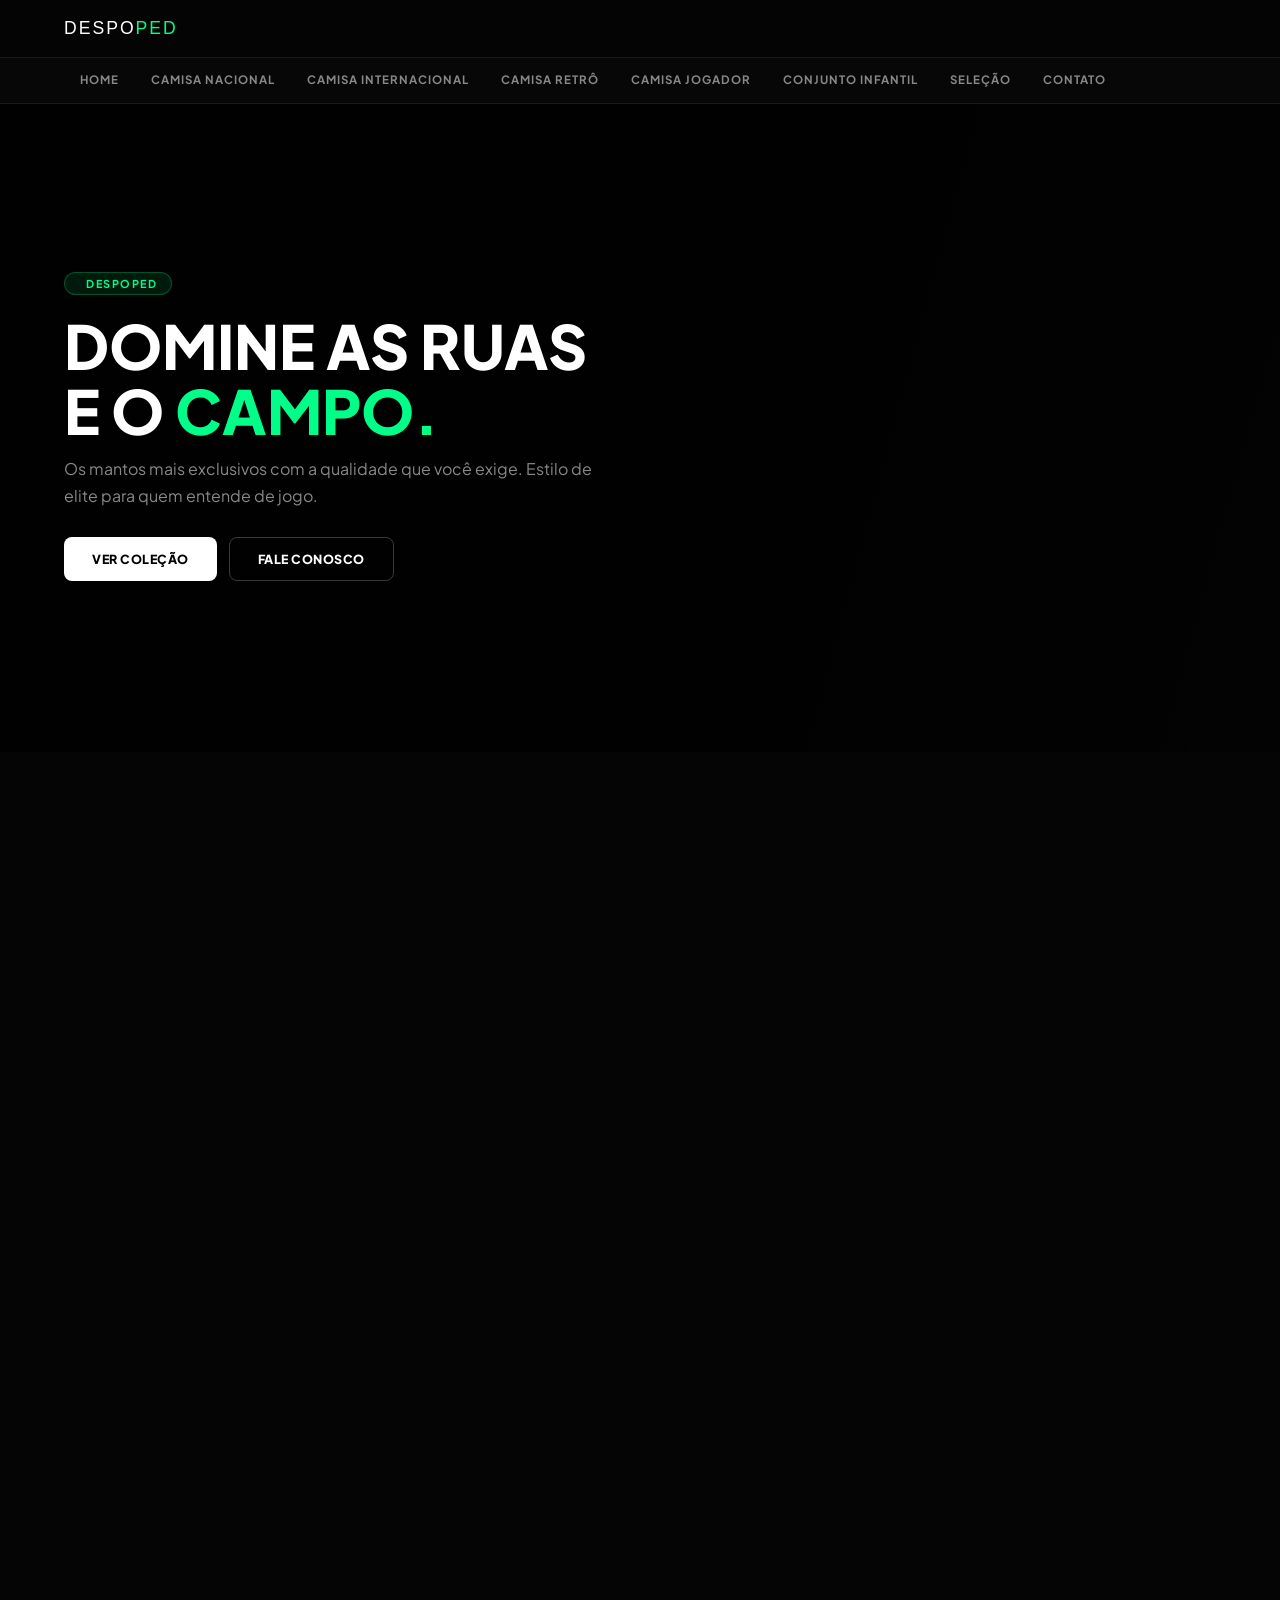
==== index.html @ bfb2f999 "commit camisa retro corinthias e portugal" ====
<!DOCTYPE html>
<html lang="pt-br">

<head>
    <meta charset="UTF-8">
    <meta name="viewport" content="width=device-width, initial-scale=1.0">
    <title>Despoped | Elite Streetwear & Football</title>
    <link
        href="https://fonts.googleapis.com/css2?family=Plus+Jakarta+Sans:wght@400;600;800&family=Syncopate:wght@700&display=swap"
        rel="stylesheet">
    <script src="https://unpkg.com/lucide@latest"></script>
    <link rel="stylesheet" href="style.css">

</head>

<body>



    <!-- HEADER -->
    <header>
        <a href="#home" class="logo">DESPO<span>PED</span></a>
        <button class="menu-toggle" onclick="openMobileMenu()" aria-label="Abrir menu">
            <i data-lucide="menu" width="24" height="24"></i>
        </button>
    </header>

    <!-- CATEGORY BAR -->
    <nav class="cat-bar" id="catBar">
        <ul class="cat-list">
            <li><a href="#home" class="cat-link">Home</a></li>
            <li><a href="#nacional" class="cat-link">Camisa Nacional</a></li>
            <li><a href="#internacional" class="cat-link">Camisa Internacional</a></li>
            <li><a href="#retro" class="cat-link">Camisa Retrô</a></li>
            <li><a href="#jogador" class="cat-link">Camisa jogador</a></li>
            <li><a href="#infantil" class="cat-link">Conjunto Infantil</a></li>
            <li><a href="#selecao" class="cat-link">Seleção</a></li>
            <li><a href="#contato" class="cat-link">Contato</a></li>
        </ul>
    </nav>

    <!-- MOBILE DRAWER -->
    <div class="mobile-overlay" id="mobileOverlay" onclick="closeMobileMenu()"></div>

    <nav class="mobile-nav" id="mobileNav">
        <button class="mobile-close" onclick="closeMobileMenu()">
            <i data-lucide="x" width="20" height="20"></i>
        </button>
        <a href="#home" onclick="closeMobileMenu()">Home</a>
        <a href="#nacional" onclick="closeMobileMenu()">Camisa Nacional</a>
        <a href="#internacional" onclick="closeMobileMenu()">Camisa Internacional</a>
        <a href="#retro" onclick="closeMobileMenu()">Camisa Retrô</a>
        <a href="#jogador" onclick="closeMobileMenu()">Camisa Jogador</a>
        <a href="#infantil" onclick="closeMobileMenu()">Conjunto Infantil</a>
        <a href="#selecao" onclick="closeMobileMenu()">Seleção</a>
        <a href="#contato" onclick="closeMobileMenu()">Contato</a>
    </nav>

    <!-- LIGHTBOX -->
    <div class="lightbox" id="lightbox" onclick="closeLightbox()">
        <button class="lb-close" onclick="closeLightbox()">
            <i data-lucide="x" width="20" height="20"></i>
        </button>
        <img id="lb-img" src="" alt="">
    </div>

    <!-- HERO -->
    <section class="hero" id="home">
        <div class="hero-inner">
            <div class="hero-badge"><i data-lucide="zap" width="12" height="12"></i>despoped</div>
            <h1>DOMINE AS RUAS<br>E O <span>CAMPO.</span></h1>
            <p>Os mantos mais exclusivos com a qualidade que você exige. Estilo de elite para quem entende de jogo.</p>
            <div class="hero-btns">
                <a href="#nacional" class="btn-primary">Ver Coleção</a>
                <a href="#contato" class="btn-ghost">Fale Conosco</a>
            </div>
        </div>
    </section>

    <!-- ======================================
     CAMISA NACIONAL
======================================= -->
    <section class="section fade-up" id="nacional">
        <div class="sec-badge"><i data-lucide="flag" width="11" height="11"></i> Nacional</div>
        <h2 class="sec-title">Camisa Nacional</h2>
        <p class="zoom-hint"><i data-lucide="search" width="13" height="13"></i> Toque na imagem para ampliar</p>
        <div class="product-grid">
            <div class="card">
                <div class="img-box"><span class="card-tag">Nacional</span>
                    <img src="fotos/palmeirasverdenova.png" class="zoom-img" alt="Palmeiras Verde 25/26">
                </div>
                <div class="card-body">
                    <h3 class="p-name">Palmeiras 25/26</h3>
                    <div class="price p-price">R$ 169,90</div>
                    <a href="#" class="buy-btn btn-wa"><i data-lucide="shopping-cart" width="13" height="13"></i>
                        Comprar</a>
                </div>
            </div>
            <div class="card">
                <div class="img-box"><span class="card-tag">Nacional</span>
                    <img src="fotos/palmeirasbrancanova.png" class="zoom-img" alt="Palmeiras Branca 24/25">
                </div>
                <div class="card-body">
                    <h3 class="p-name"> Palmeiras Branca 25/26</h3>
                    <div class="price p-price">R$ 169,90</div>
                    <a href="#" class="buy-btn btn-wa"><i data-lucide="shopping-cart" width="13" height="13"></i>
                        Comprar</a>
                </div>
            </div>
            <div class="card">
                <div class="img-box"><span class="card-tag">Nacional</span>
                    <img src="fotos/palmeirasmundiaal.png" class="zoom-img" alt="Palmeiras Third 24/25">
                </div>
                <div class="card-body">
                    <h3 class="p-name"> Palmeiras Mundial 25</h3>
                    <div class="price p-price">R$ 169,90</div>
                    <a href="#" class="buy-btn btn-wa"><i data-lucide="shopping-cart" width="13" height="13"></i>
                        Comprar</a>
                </div>
            </div>
            <div class="card">
                <div class="img-box"><span class="card-tag">Nacional</span>
                    <img src="fotos/palmeirasaway2025.png" class="zoom-img" alt="Flamengo Vermelha 24/25">
                </div>
                <div class="card-body">
                    <h3 class="p-name"> Palmeiras away 25</h3>
                    <div class="price p-price">R$ 169,90</div>
                    <a href="#" class="buy-btn btn-wa"><i data-lucide="shopping-cart" width="13" height="13"></i>
                        Comprar</a>
                </div>
            </div>
            <div class="card">
                <div class="img-box">
                    <span class="card-tag">Nacional</span>
                    <img src="fotos/palemirasverde24-25.png" class="zoom-img" alt="">
                </div>
                <div class="card-body">
                    <h3 class="p-name">Palmeiras 24/25</h3>
                    <div class="price p-price">R$ 169,00</div>
                    <a href="#" class="buy-btn btn-wa">
                        <i data-lucide="shopping-cart" width="13" height="13"></i>
                        Comprar
                    </a>
                </div>
            </div>
            <div class="card">
                <div class="img-box">
                    <span class="card-tag">Nacional</span>
                    <img src="fotos/camisapalmeirasamarela.png" class="zoom-img" alt="Nome da camisa">
                </div>
                <div class="card-body">
                    <h3 class="p-name">Nome da Camisa</h3>
                    <div class="price p-price">R$ 169,90</div>
                    <a href="#" class="buy-btn btn-wa">
                        <i data-lucide="shopping-cart" width="13" height="13"></i>
                        Comprar
                    </a>
                </div>
            </div>
            <div class="card">
                <div class="img-box">
                    <span class="card-tag">Nacional</span>
                    <img src="fotos/CAMISAFLAMENGoLFSTLRADIDAS.jpg" class="zoom-img" alt="Nome da camisa">
                </div>
                <div class="card-body">
                    <h3 class="p-name">FLAMENGO LFSTLR 25/26 ADIDAS</h3>
                    <div class="price p-price">R$ 169,90</div>
                    <a href="#" class="buy-btn btn-wa">
                        <i data-lucide="shopping-cart" width="13" height="13"></i>
                        Comprar
                    </a>
                </div>
            </div>
            <div class="card">
                <div class="img-box">
                    <span class="card-tag">Nacional</span>
                    <img src="fotos/FLAMENGO.PNG" class="zoom-img" alt="Nome da camisa">
                </div>
                <div class="card-body">
                    <h3 class="p-name">FLAMENGO 25/26 ADIDAS</h3>
                    <div class="price p-price">R$ 169,90</div>
                    <a href="#" class="buy-btn btn-wa">
                        <i data-lucide="shopping-cart" width="13" height="13"></i>
                        Comprar
                    </a>
                </div>
            </div>

            <div class="card">
                <div class="img-box">
                    <span class="card-tag">Nacional</span>
                    <img src="fotos/FLAMENGO 2526 ADIDAS.PNG" class="zoom-img" alt="Nome da camisa">
                </div>
                <div class="card-body">
                    <h3 class="p-name">FLAMENGO 25/26 ADIDAS - BRANCA</h3>
                    <div class="price p-price">R$ 169,90</div>
                    <a href="#" class="buy-btn btn-wa">
                        <i data-lucide="shopping-cart" width="13" height="13"></i>
                        Comprar
                    </a>
                </div>
            </div>


            <div class="card">
                <div class="img-box">
                    <span class="card-tag">Nacional</span>
                    <img src="fotos/CAMISAIFLAMENGO2526ADIDAS.jpg" class="zoom-img" alt="Nome da camisa">
                </div>
                <div class="card-body">
                    <h3 class="p-name">FLAMENGO 25/26 ADIDAS</h3>
                    <div class="price p-price">R$ 169,90</div>
                    <a href="#" class="buy-btn btn-wa">
                        <i data-lucide="shopping-cart" width="13" height="13"></i>
                        Comprar
                    </a>
                </div>
            </div>
            <div class="card">
                <div class="img-box">
                    <span class="card-tag">Nacional</span>
                    <img src="fotos/CORINTHIANS 2526 NIKE.jpg" class="zoom-img" alt="Nome da camisa">
                </div>
                <div class="card-body">
                    <h3 class="p-name"> CORINTHIANS 25/26 NIKE</h3>
                    <div class="price p-price">R$ 169,90</div>
                    <a href="#" class="buy-btn btn-wa">
                        <i data-lucide="shopping-cart" width="13" height="13"></i>
                        Comprar
                    </a>
                </div>
            </div>
            <div class="card">
                <div class="img-box">
                    <span class="card-tag">Nacional</span>
                    <img src="fotos/CORINTHIANS 2526 NIKE - PRETA.jpg" class="zoom-img" alt="Nome da camisa">
                </div>
                <div class="card-body">
                    <h3 class="p-name">CORINTHIANS 25/26 NIKE - PRETA</h3>
                    <div class="price p-price">R$ 169,90</div>
                    <a href="#" class="buy-btn btn-wa">
                        <i data-lucide="shopping-cart" width="13" height="13"></i>
                        Comprar
                    </a>
                </div>
            </div>
            <div class="card">
                <div class="img-box">
                    <span class="card-tag">Nacional</span>
                    <img src="fotos/CORINTHIANS 2526 NIKE - BRANCA.jpg" class="zoom-img" alt="Nome da camisa">
                </div>
                <div class="card-body">
                    <h3 class="p-name">CORINTHIANS 25/26 NIKE - BRANCA </h3>
                    <div class="price p-price">R$ 169,90</div>
                    <a href="#" class="buy-btn btn-wa">
                        <i data-lucide="shopping-cart" width="13" height="13"></i>
                        Comprar
                    </a>
                </div>
            </div>
            <div class="card">
                <div class="img-box">
                    <span class="card-tag">Nacional</span>
                    <img src="fotos/CORINTHIANS 2425 NIKE.jpg" class="zoom-img" alt="Nome da camisa">
                </div>
                <div class="card-body">
                    <h3 class="p-name">CORINTHIANS 24/25 NIKE
                    </h3>
                    <div class="price p-price">R$ 169,90</div>
                    <a href="#" class="buy-btn btn-wa">
                        <i data-lucide="shopping-cart" width="13" height="13"></i>
                        Comprar
                    </a>
                </div>
            </div>
            <div class="card">
                <div class="img-box">
                    <span class="card-tag">Nacional</span>
                    <img src="fotos/SÃO PAULO 2526 NEW BALANCE.jpg" class="zoom-img" alt="SÃO PAULO 25/26 NEW BALANCE">
                </div>
                <div class="card-body">
                    <h3 class="p-name">SÃO PAULO 25/26 NEW BALANCE</h3>
                    <div class="price p-price">R$ 169,90</div>
                    <a href="#" class="buy-btn btn-wa">
                        <i data-lucide="shopping-cart" width="13" height="13"></i>
                        Comprar
                    </a>
                </div>
            </div>
            <div class="card">
                <div class="img-box">
                    <span class="card-tag">Nacional</span>
                    <img src="fotos/SÃO PAULO 25-26 NEW BALANCE - V.jpg" class="zoom-img"
                        alt="SÃO PAULO 25/26 NEW BALANCE">
                </div>
                <div class="card-body">
                    <h3 class="p-name">SÃO PAULO 25/26 NEW BALANCE - VERMELHA</h3>
                    <div class="price p-price">R$ 169,90</div>
                    <a href="#" class="buy-btn btn-wa">
                        <i data-lucide="shopping-cart" width="13" height="13"></i>
                        Comprar
                    </a>
                </div>
            </div>
            <div class="card">
                <div class="img-box">
                    <span class="card-tag">Nacional</span>
                    <img src="fotos/SANTOS 2526 UMBRO.jpg" class="zoom-img" alt="SANTOS 25/26 UMBRO">
                </div>
                <div class="card-body">
                    <h3 class="p-name">SANTOS 25/26 UMBRO</h3>
                    <div class="price p-price">R$ 169,90</div>
                    <a href="#" class="buy-btn btn-wa">
                        <i data-lucide="shopping-cart" width="13" height="13"></i>
                        Comprar
                    </a>
                </div>
            </div>
            <div class="card">
                <div class="img-box">
                    <span class="card-tag">Nacional</span>
                    <img src="fotos/SANTOS 2526 UMBRO - - NOVA.jpg" class="zoom-img" alt="SANTOS 25/26 UMBRO">
                </div>
                <div class="card-body">
                    <h3 class="p-name">SANTOS 25/26 UMBRO - BRANCA</h3>
                    <div class="price p-price">R$ 169,90</div>
                    <a href="#" class="buy-btn btn-wa">
                        <i data-lucide="shopping-cart" width="13" height="13"></i>
                        Comprar
                    </a>
                </div>
            </div>
            <div class="card">
                <div class="img-box">
                    <span class="card-tag">Nacional</span>
                    <img src="fotos/SANTOS 2526 UMBRO - AZUL.jpg" class="zoom-img" alt="SANTOS 25/26 UMBRO">
                </div>
                <div class="card-body">
                    <h3 class="p-name">SANTOS 25/26 UMBRO - AZUL</h3>
                    <div class="price p-price">R$ 169,90</div>
                    <a href="#" class="buy-btn btn-wa">
                        <i data-lucide="shopping-cart" width="13" height="13"></i>
                        Comprar
                    </a>
                </div>
            </div>



            <div class="card">
                <div class="img-box">
                    <span class="card-tag">Nacional</span>
                    <img src="fotos/CRUZEIRO 2526 ADIDAS.jpg" class="zoom-img" alt="Nova Camisa">
                </div>
                <div class="card-body">
                    <h3 class="p-name">CRUZEIRO 25/26 ADIDAS</h3>
                    <div class="price p-price">R$ 169,90</div>
                    <a href="#" class="buy-btn btn-wa"><i data-lucide="shopping-cart" width="13" height="13"></i>
                        Comprar</a>
                </div>
            </div>

            <!--
    apenas copia e cola para ciar nova camisa 
<div class="card">
    <div class="img-box">
        <span class="card-tag">Nacional</span>
        <img src="fotos/image_9833cc.jpg" class="zoom-img" alt="Nome da camisa">
    </div>
    <div class="card-body">
        <h3 class="p-name">Nome da Camisa</h3>
        <div class="price p-price">R$ 169,90</div>
        <a href="#" class="buy-btn btn-wa">
            <i data-lucide="shopping-cart" width="13" height="13"></i>
            Comprar
        </a>
    </div>
</div>-->

        </div>
    </section>

    <!-- ======================================
     CAMISA INTERNACIONAL
======================================= -->
    <section class="section fade-up" id="internacional">
        <div class="sec-badge"><i data-lucide="globe" width="11" height="11"></i> Internacional</div>
        <h2 class="sec-title">Camisa Internacional</h2>
        <p class="zoom-hint"><i data-lucide="search" width="13" height="13"></i> Toque na imagem para ampliar</p>
        <div class="product-grid">
            <div class="card">
                <div class="img-box"><span class="card-tag">Internacional</span>
                    <img src="fotos/Bohemian Football Club preta.png" class="zoom-img"
                        alt="Bohemian Football Club preta">
                </div>
                <div class="card-body">
                    <h3 class="p-name">Bohemian Football Club preta</h3>
                    <div class="price p-price">R$ 169,90</div>
                    <a href="#" class="buy-btn btn-wa"><i data-lucide="shopping-cart" width="13" height="13"></i>
                        Comprar</a>
                </div>
            </div>
            <div class="card">
                <div class="img-box"><span class="card-tag">Internacional</span>
                    <img src="fotos/Liverpool 2526 Torcedor Adidas - Preto.jpg" class="zoom-img"
                        alt="Real Madrid Home 24/25">
                </div>
                <div class="card-body">
                    <h3 class="p-name">Camiseta Real Madrid Home 24/25</h3>
                    <div class="price p-price">R$ 169,90</div>
                    <a href="#" class="buy-btn btn-wa"><i data-lucide="shopping-cart" width="13" height="13"></i>
                        Comprar</a>
                </div>
            </div>
            <div class="card">
                <div class="img-box"><span class="card-tag">Internacional</span>
                    <img src="fotos/LIVERPOOL 2526 ADIDAS -.jpg" class="zoom-img"
                        alt="Barcelona Home 24/2LIVERPOOL 25/26 ADIDAS">
                </div>
                <div class="card-body">
                    <h3 class="p-name">LIVERPOOL 25/26 ADIDAS</h3>
                    <div class="price p-price">R$ 169,90</div>
                    <a href="#" class="buy-btn btn-wa"><i data-lucide="shopping-cart" width="13" height="13"></i>
                        Comprar</a>
                </div>
            </div>
            <div class="card">
                <div class="img-box"><span class="card-tag">Internacional</span>
                    <img src="fotos/BARCELONA 2425 NIKE.jpg" class="zoom-img" alt="BARCELONA 24/25 NIKE">
                </div>
                <div class="card-body">
                    <h3 class="p-name">BARCELONA 24/25 NIKE</h3>
                    <div class="price p-price">R$ 169,90</div>
                    <a href="#" class="buy-btn btn-wa"><i data-lucide="shopping-cart" width="13" height="13"></i>
                        Comprar</a>
                </div>
            </div>
            <div class="card">
                <div class="img-box">
                    <span class="card-tag">Internacional</span>
                    <img src="fotos/BARCELONA 2526 NIKE.jpg" class="zoom-img" alt="BARCELONA 25/26 NIKE">
                </div>
                <div class="card-body">
                    <h3 class="p-name">BARCELONA 25/26 NIKE</h3>
                    <div class="price p-price">R$ 169,90</div>
                    <a href="#" class="buy-btn btn-wa">
                        <i data-lucide="shopping-cart" width="13" height="13"></i>
                        Comprar
                    </a>
                </div>
            </div>
            <div class="card">
                <div class="img-box">
                    <span class="card-tag">internacional</span>
                    <img src="fotos/BARCELONA 2526 KOBE BRYANT.jpg" class="zoom-img" alt="BARCELONA 25/26 KOBE BRYANT">
                </div>
                <div class="card-body">
                    <h3 class="p-name">BARCELONA 25/26 KOBE BRYANT</h3>
                    <div class="price p-price">R$ 169,90</div>
                    <a href="#" class="buy-btn btn-wa">
                        <i data-lucide="shopping-cart" width="13" height="13"></i>
                        Comprar
                    </a>
                </div>
            </div>
            <div class="card">
                <div class="img-box">
                    <span class="card-tag">INTERNACIONAL</span>
                    <img src="fotos/PSG-90.jpg" class="zoom-img" alt="PSG 25/26 NIKE - TOTAL 90">
                </div>
                <div class="card-body">
                    <h3 class="p-name">PSG 25/26 NIKE - TOTAL 90</h3>
                    <div class="price p-price">R$ 169,90</div>
                    <a href="#" class="buy-btn btn-wa">
                        <i data-lucide="shopping-cart" width="13" height="13"></i>
                        Comprar
                    </a>
                </div>
            </div>
            <div class="card">
                <div class="img-box">
                    <span class="card-tag">Internacional</span>
                    <img src="fotos/PSG 2526 NIKE.jpg" class="zoom-img" alt="PSG 25/26 NIKE">
                </div>
                <div class="card-body">
                    <h3 class="p-name">PSG 25/26 NIKE
                    </h3>
                    <div class="price p-price">R$ 169,90</div>
                    <a href="#" class="buy-btn btn-wa">
                        <i data-lucide="shopping-cart" width="13" height="13"></i>
                        Comprar
                    </a>
                </div>
            </div>
            <div class="card">
                <div class="img-box">
                    <span class="card-tag">Internacional</span>
                    <img src="fotos/PSG 2526 AZUL.jpg" class="zoom-img" alt="PSG 25/26 - AZUL">
                </div>
                <div class="card-body">
                    <h3 class="p-name">PSG 25/26 - AZUL</h3>
                    <div class="price p-price">R$ 169,90</div>
                    <a href="#" class="buy-btn btn-wa">
                        <i data-lucide="shopping-cart" width="13" height="13"></i>
                        Comprar
                    </a>
                </div>
            </div>
            <div class="card">
                <div class="img-box">
                    <span class="card-tag">internacional</span>
                    <img src="fotos/REAL MADRID 2526 ADIDAS.jpg" class="zoom-img" alt="REAL MADRID 25/26 ADIDAS">
                </div>
                <div class="card-body">
                    <h3 class="p-name">REAL MADRID 25/26 ADIDAS</h3>
                    <div class="price p-price">R$ 169,90</div>
                    <a href="#" class="buy-btn btn-wa">
                        <i data-lucide="shopping-cart" width="13" height="13"></i>
                        Comprar
                    </a>
                </div>
            </div>
            <div class="card">
                <div class="img-box">
                    <span class="card-tag">Internacional</span>
                    <img src="fotos/REAL MADRID 2526 ADIDAS - PRETA.jpg" class="zoom-img"
                        alt="REAL MADRID 25/26 ADIDAS - PRETA">
                </div>
                <div class="card-body">
                    <h3 class="p-name">REAL MADRID 25/26 ADIDAS - PRETA/</h3>
                    <div class="price p-price">R$ 169,90</div>
                    <a href="#" class="buy-btn btn-wa">
                        <i data-lucide="shopping-cart" width="13" height="13"></i>
                        Comprar
                    </a>
                </div>
            </div>


            <div class="card">
                <div class="img-box">
                    <span class="card-tag">Internacional</span>
                    <img src="fotos/REAL MADRID 2324 Y-3.jpg" class="zoom-img" alt="REAL MADRID 23/24 Y-3">
                </div>
                <div class="card-body">
                    <h3 class="p-name">REAL MADRID 23/24 Y-3</h3>
                    <div class="price p-price">R$ 169,90</div>
                    <a href="#" class="buy-btn btn-wa">
                        <i data-lucide="shopping-cart" width="13" height="13"></i>
                        Comprar
                    </a>
                </div>
            </div>

            <div class="card">
                <div class="img-box">
                    <span class="card-tag">Internacional</span>
                    <img src="fotos/REAL MADRID 2425 ADIDAS.png" class="zoom-img" alt="REAL MADRID 24/25 ADIDAS">
                </div>
                <div class="card-body">
                    <h3 class="p-name">REAL MADRID 24/25 ADIDAS</h3>
                    <div class="price p-price">R$ 169,90</div>
                    <a href="#" class="buy-btn btn-wa">
                        <i data-lucide="shopping-cart" width="13" height="13"></i>
                        Comprar
                    </a>
                </div>
            </div>
            <div class="card">
                <div class="img-box">
                    <span class="card-tag">Internacional</span>
                    <img src="fotos/REAL MADRID 2324 ADIDAS.jpg" class="zoom-img" alt="REAL MADRID 23/24 ADIDAS">
                </div>
                <div class="card-body">
                    <h3 class="p-name">REAL MADRID 23/24 ADIDAS</h3>
                    <div class="price p-price">R$ 169,90</div>
                    <a href="#" class="buy-btn btn-wa">
                        <i data-lucide="shopping-cart" width="13" height="13"></i>
                        Comprar
                    </a>
                </div>
            </div>


        </div>

        </div>
    </section>

    <!-- ======================================
     CAMISA RETRÔ
======================================= -->
    <section class="section fade-up" id="retro">
        <div class="sec-badge"><i data-lucide="clock" width="11" height="11"></i> Retrô</div>
        <h2 class="sec-title">Camisa Retrô</h2>
        <p class="zoom-hint"><i data-lucide="search" width="13" height="13"></i> Toque na imagem para ampliar</p>

        <div class="product-grid">
            <div class="card">
                <div class="img-box">
                    <span class="card-tag">Retrô</span>
                    <img src="fotos/Retro tailandesa Brasil 1998 amarela.jpg" class="zoom-img" alt="Brasil 98 Amarela">
                </div>
                <div class="card-body">
                    <h3 class="p-name">Brasil 1998 - Amarela</h3>
                    <div class="price p-price">R$ 219,90</div>
                    <a href="#" class="buy-btn btn-wa"><i data-lucide="shopping-cart" width="13" height="13"></i>
                        Comprar</a>
                </div>
            </div>

            <div class="card">
                <div class="img-box">
                    <span class="card-tag">Retrô</span>
                    <img src="fotos/Retro tailandesa Brasil 1998.jpg" class="zoom-img" alt="Brasil 98 Azul">
                </div>
                <div class="card-body">
                    <h3 class="p-name">Brasil 1998 - AZUL</h3>
                    <div class="price p-price">R$ 219,90</div>
                    <a href="#" class="buy-btn btn-wa"><i data-lucide="shopping-cart" width="13" height="13"></i>
                        Comprar</a>
                </div>
            </div>

            <div class="card">
                <div class="img-box">
                    <span class="card-tag">Retrô</span>
                    <img src="fotos/Retro tailandesa Brasil 2002.jpg" class="zoom-img" alt="Brasil 2002">
                </div>
                <div class="card-body">
                    <h3 class="p-name">Brasil 2002 - Penta</h3>
                    <div class="price p-price">R$ 219,90</div>
                    <a href="#" class="buy-btn btn-wa"><i data-lucide="shopping-cart" width="13" height="13"></i>
                        Comprar</a>
                </div>
            </div>

            <div class="card">
                <div class="img-box">
                    <span class="card-tag">Retrô</span>
                    <img src="fotos/Retrô tailandesa brasil 94.jpg" class="zoom-img" alt="Brasil 94">
                </div>
                <div class="card-body">
                    <h3 class="p-name">Brasil 94 - Tetra</h3>
                    <div class="price p-price">R$ 219,90</div>
                    <a href="#" class="buy-btn btn-wa"><i data-lucide="shopping-cart" width="13" height="13"></i>
                        Comprar</a>
                </div>
            </div>

            <div class="card">
                <div class="img-box">
                    <span class="card-tag">Retrô</span>
                    <img src="fotos/Retrô tailandesa França 2006.jpg" class="zoom-img" alt="Nova Camisa">
                </div>
                <div class="card-body">
                    <h3 class="p-name">Retrô França 2006</h3>
                    <div class="price p-price">R$ 219,90</div>
                    <a href="#" class="buy-btn btn-wa"><i data-lucide="shopping-cart" width="13" height="13"></i>
                        Comprar</a>
                </div>
            </div>

            <div class="card">
                <div class="img-box">
                    <span class="card-tag">Retrô</span>
                    <img src="fotos/Retrô tailandesa França 98.jpg" class="zoom-img" alt="Nova Camisa">
                </div>
                <div class="card-body">
                    <h3 class="p-name">Retrô França 98</h3>
                    <div class="price p-price">R$ 219,90</div>
                    <a href="#" class="buy-btn btn-wa"><i data-lucide="shopping-cart" width="13" height="13"></i>
                        Comprar</a>
                </div>
            </div>


            <div class="card">
                <div class="img-box">
                    <span class="card-tag">Retrô</span>
                    <img src="fotos/Retrô tailandesa Inglaterra.jpg" class="Retrô tailandesa Inglaterra"
                        alt="Nova Camisa">
                </div>
                <div class="card-body">
                    <h3 class="p-name">Retrô Inglaterra</h3>
                    <div class="price p-price">R$ 219,90</div>
                    <a href="#" class="buy-btn btn-wa"><i data-lucide="shopping-cart" width="13" height="13"></i>
                        Comprar</a>
                </div>
            </div>

            <div class="card">
                <div class="img-box">
                    <span class="card-tag">Retrô</span>
                    <img src="fotos/Retrô Argentina 1987.jpg" class="zoom-img" alt="Retrô Argentina 1987">
                </div>
                <div class="card-body">
                    <h3 class="p-name">Retrô Argentina 1987</h3>
                    <div class="price p-price">R$ 219,90</div>
                    <a href="#" class="buy-btn btn-wa"><i data-lucide="shopping-cart" width="13" height="13"></i>
                        Comprar</a>
                </div>
            </div>

            <div class="card">
                <div class="img-box">
                    <span class="card-tag">Retrô</span>
                    <img src="fotos/Retrô Milan listrada.jpg" class="zoom-img" alt="Nova Camisa">
                </div>
                <div class="card-body">
                    <h3 class="p-name">Retrô Milan </h3>
                    <div class="price p-price">R$ 219,90</div>
                    <a href="#" class="buy-btn btn-wa"><i data-lucide="shopping-cart" width="13" height="13"></i>
                        Comprar</a>
                </div>
            </div>

            <div class="card">
                <div class="img-box">
                    <span class="card-tag">Retrô</span>
                    <img src="fotos/Retrô Milan branca.png" class="zoom-img" alt="Nova Camisa">
                </div>
                <div class="card-body">
                    <h3 class="p-name">Retrô Milan Branca </h3>
                    <div class="price p-price">R$ 219,90</div>
                    <a href="#" class="buy-btn btn-wa"><i data-lucide="shopping-cart" width="13" height="13"></i>
                        Comprar</a>
                </div>
            </div>


            <div class="card">
                <div class="img-box">
                    <span class="card-tag">Retrô</span>
                    <img src="fotos/Retrô Japão.jpg" class="zoom-img" alt="Nova Camisa">
                </div>
                <div class="card-body">
                    <h3 class="p-name">Retrô Japão</h3>
                    <div class="price p-price">R$ 219,90</div>
                    <a href="#" class="buy-btn btn-wa"><i data-lucide="shopping-cart" width="13" height="13"></i>
                        Comprar</a>
                </div>
            </div>

            <div class="card">
                <div class="img-box">
                    <span class="card-tag">Retrô</span>
                    <img src="fotos/PSG RETRO.jpg" class="zoom-img" alt="Retrô tailandesa PSG cinza">
                </div>
                <div class="card-body">
                    <h3 class="p-name">Retrô PSG cinza</h3>
                    <div class="price p-price">R$ 219,90</div>
                    <a href="#" class="buy-btn btn-wa"><i data-lucide="shopping-cart" width="13" height="13"></i>
                        Comprar</a>
                </div>
            </div>



            <div class="card">
                <div class="img-box">
                    <span class="card-tag">Retrô</span>
                    <img src="fotos/Retrô Real Madrid.jpg" class="zoom-img" alt="Retrô Real Madrid">
                </div>
                <div class="card-body">
                    <h3 class="p-name">Retrô Real Madrid</h3>
                    <div class="price p-price">R$ 219,90</div>
                    <a href="#" class="buy-btn btn-wa"><i data-lucide="shopping-cart" width="13" height="13"></i>
                        Comprar</a>
                </div>
            </div>

            <div class="card">
                <div class="img-box">
                    <span class="card-tag">Retrô</span>
                    <img src="fotos/Retrô Real Madrid azul.jpg" class="zoom-img" alt="Nova Camisa">
                </div>
                <div class="card-body">
                    <h3 class="p-name">Retrô Real Madrid azul</h3>
                    <div class="price p-price">R$ 219,90</div>
                    <a href="#" class="buy-btn btn-wa"><i data-lucide="shopping-cart" width="13" height="13"></i>
                        Comprar</a>
                </div>
            </div>

            <div class="card">
                <div class="img-box">
                    <span class="card-tag">Retrô</span>
                    <img src="fotos/Retrô real Madrid preta.jpg" class="zoom-img" alt="Retrô real Madrid preta ">
                </div>
                <div class="card-body">
                    <h3 class="p-name">Retrô real Madrid preta</h3>
                    <div class="price p-price">R$ 219,90</div>
                    <a href="#" class="buy-btn btn-wa"><i data-lucide="shopping-cart" width="13" height="13"></i>
                        Comprar</a>
                </div>
            </div>

            <div class="card">
                <div class="img-box">
                    <span class="card-tag">Retrô</span>
                    <img src="fotos/Retrô Real Madrid r9.jpg" class="zoom-img" alt="Retrô Real Madrid 9 Ronaldo">
                </div>
                <div class="card-body">
                    <h3 class="p-name">Retrô tailandesa Real Madrid 9 Ronaldo</h3>
                    <div class="price p-price">R$ 219,90</div>
                    <a href="#" class="buy-btn btn-wa"><i data-lucide="shopping-cart" width="13" height="13"></i>
                        Comprar</a>
                </div>
            </div>

            <div class="card">
                <div class="img-box">
                    <span class="card-tag">Retrô</span>
                    <img src="fotos/Retrô Manchester united.jpg" class="zoom-img" alt="Retrô Manchester united">
                </div>
                <div class="card-body">
                    <h3 class="p-name">Retrô Manchester united </h3>
                    <div class="price p-price">R$ 219,90</div>
                    <a href="#" class="buy-btn btn-wa"><i data-lucide="shopping-cart" width="13" height="13"></i>
                        Comprar</a>
                </div>
            </div>


            <div class="card">
                <div class="img-box">
                    <span class="card-tag">Retrô</span>
                    <img src="fotos/Retrô Arsenal.jpg" class="zoom-img" alt="Retrô Arsenal">
                </div>
                <div class="card-body">
                    <h3 class="p-name">Retrô Arsenal</h3>
                    <div class="price p-price">R$ 219,90</div>
                    <a href="#" class="buy-btn btn-wa"><i data-lucide="shopping-cart" width="13" height="13"></i>
                        Comprar</a>
                </div>
            </div>

            <div class="card">
                <div class="img-box">
                    <span class="card-tag">Retrô</span>
                    <img src="fotos/Retrô Corinthians kalunga.jpg" class="zoom-img" alt="Retrô Corinthians kalunga  ">
                </div>
                <div class="card-body">
                    <h3 class="p-name">Retrô Corinthians kalunga</h3>
                    <div class="price p-price">R$ 219,90</div>
                    <a href="#" class="buy-btn btn-wa"><i data-lucide="shopping-cart" width="13" height="13"></i>
                        Comprar</a>
                </div>
            </div>

            <div class="card">
                <div class="img-box">
                    <span class="card-tag">Retrô</span>
                    <img src="fotos/Retrô Corinthians listrada.jpg" class="zoom-img" alt="Nova Camisa">
                </div>
                <div class="card-body">
                    <h3 class="p-name">Retrô Corinthians listrada</h3>
                    <div class="price p-price">R$ 219,90</div>
                    <a href="#" class="buy-btn btn-wa"><i data-lucide="shopping-cart" width="13" height="13"></i>
                        Comprar</a>
                </div>
            </div>




            <div class="card">
                <div class="img-box">
                    <span class="card-tag">Retrô</span>
                    <img src="fotos/Retrô Corinthians batavo branca.jpg" class="zoom-img"
                        alt="Retrô Corinthians batavo branca">
                </div>
                <div class="card-body">
                    <h3 class="p-name">Retrô Corinthians batavo branca</h3>
                    <div class="price p-price">R$ 219,90</div>
                    <a href="#" class="buy-btn btn-wa"><i data-lucide="shopping-cart" width="13" height="13"></i>
                        Comprar</a>
                </div>
            </div>

            <div class="card">
                <div class="img-box">
                    <span class="card-tag">Retrô</span>
                    <img src="fotos/Retrô Corinthians suvinil.jpg" class="zoom-img" alt="Retrô  Corinthians suvinil">
                </div>
                <div class="card-body">
                    <h3 class="p-name">Retrô Corinthians suvinil</h3>
                    <div class="price p-price">R$ 219,90</div>
                    <a href="#" class="buy-btn btn-wa"><i data-lucide="shopping-cart" width="13" height="13"></i>
                        Comprar</a>
                </div>
            </div>

            <div class="card">
                <div class="img-box">
                    <span class="card-tag"></span>
                    <img src="fotos/Retrô Corinthians vermelha São jorge.jpg" class="zoom-img" alt="Nova Camisa">
                </div>
                <div class="card-body">
                    <h3 class="p-name">Retrô Corinthians vermelha São jorge</h3>
                    <div class="price p-price">R$ 219,90</div>
                    <a href="#" class="buy-btn btn-wa"><i data-lucide="shopping-cart" width="13" height="13"></i>
                        Comprar</a>
                </div>
            </div>

            <div class="card">
                <div class="img-box">
                    <span class="card-tag">Retrô</span>
                    <img src="fotos/Retrô Flamengo.jpg" class="zoom-img"
                        alt="Retrô tailandesa Flamengo listrada adriano">
                </div>
                <div class="card-body">
                    <h3 class="p-name">Retrô Flamengo listrada adriano</h3>
                    <div class="price p-price">R$ 219,90</div>
                    <a href="#" class="buy-btn btn-wa"><i data-lucide="shopping-cart" width="13" height="13"></i>
                        Comprar</a>
                </div>
            </div>


            <div class="card">
                <div class="img-box">
                    <span class="card-tag">Retrô</span>
                    <img src="fotos/Retrô Flamengo azul.jpg" class="zoom-img" alt="Retrô Flamengo azul">
                </div>
                <div class="card-body">
                    <h3 class="p-name">Retrô Flamengo azul</h3>
                    <div class="price p-price">R$ 219,90</div>
                    <a href="#" class="buy-btn btn-wa"><i data-lucide="shopping-cart" width="13" height="13"></i>
                        Comprar</a>
                </div>
            </div>

            <div class="card">
                <div class="img-box">
                    <span class="card-tag">Retrô</span>
                    <img src="fotos/Retro Barcelona Kluivert 2001-2002.jpg" class="zoom-img"
                        alt="Retro Barcelona Kluivert 2001/2002">
                </div>
                <div class="card-body">
                    <h3 class="p-name">Retro Barcelona Kluivert 2001/2002</h3>
                    <div class="price p-price">R$ 219,90</div>
                    <a href="#" class="buy-btn btn-wa"><i data-lucide="shopping-cart" width="13" height="13"></i>
                        Comprar</a>
                </div>
            </div>

            <div class="card">
                <div class="img-box">
                    <span class="card-tag">Retrô</span>
                    <img src="fotos/Retrô Barcelona listrada azul messi.jpg" class="zoom-img" alt="Nova Camisa">
                </div>
                <div class="card-body">
                    <h3 class="p-name">Retrô Barcelona azul messi</h3>
                    <div class="price p-price">R$ 219,90</div>
                    <a href="#" class="buy-btn btn-wa"><i data-lucide="shopping-cart" width="13" height="13"></i>
                        Comprar</a>
                </div>
            </div>

            <div class="card">
                <div class="img-box">
                    <span class="card-tag">Retrô</span>
                    <img src="fotos/Retrô santos neymar azul.jpg" class="zoom-img" alt="Retrô santos neymar azul">
                </div>
                <div class="card-body">
                    <h3 class="p-name">Retrô santos neymar azul</h3>
                    <div class="price p-price">R$ 219,90</div>
                    <a href="#" class="buy-btn btn-wa"><i data-lucide="shopping-cart" width="13" height="13"></i>
                        Comprar</a>
                </div>
            </div>

            <div class="card">
                <div class="img-box">
                    <span class="card-tag">Retrô</span>
                    <img src="fotos/Retrô santos neymar branca.jpg" class="zoom-img" alt="Nova Camisa">
                </div>
                <div class="card-body">
                    <h3 class="p-name">Retrô tailandesa santos neymar branca
                    </h3>
                    <div class="price p-price">R$ 219,90</div>
                    <a href="#" class="buy-btn btn-wa"><i data-lucide="shopping-cart" width="13" height="13"></i>
                        Comprar</a>
                </div>
            </div>


            <div class="card">
                <div class="img-box">
                    <span class="card-tag">Retrô</span>
                    <img src="fotos/Retrô São Paulo branca motorola.jpg" class="zoom-img" alt="Nova Camisa">
                </div>
                <div class="card-body">
                    <h3 class="p-name">Retrô tailandesa São Paulo branca motorola
                    </h3>
                    <div class="price p-price">R$ 219,90</div>
                    <a href="#" class="buy-btn btn-wa"><i data-lucide="shopping-cart" width="13" height="13"></i>
                        Comprar</a>
                </div>
            </div>


            <div class="card">
                <div class="img-box">
                    <span class="card-tag">Retrô</span>
                    <img src="fotos/Retrô tailandesa São Paulo listrada motorola.jpg" class="zoom-img" alt="Retrô SPFC">
                </div>
                <div class="card-body">
                    <h3 class="p-name">Retrô São Paulo listrada motorola</h3>
                    <div class="price p-price">R$ 219,90</div>
                    <a href="#" class="buy-btn btn-wa"><i data-lucide="shopping-cart" width="13" height="13"></i>
                        Comprar</a>
                </div>
            </div>
        </div>
        </div>
    </section>

    <!-- ======================================
     CAMISA JOGADOR
======================================= -->
    <section class="section fade-up" id="jogador">

        <div class="sec-badge"><i data-lucide="heart" width="11" height="11"></i> Jogador</div>

        <h2 class="sec-title">Camisa Jogador</h2>

        <p class="zoom-hint"><i data-lucide="search" width="13" height="13"></i> Toque na imagem para ampliar</p>

        <div class="product-grid">

            <div class="card">

                <div class="img-box"><span class="card-tag">Jogador</span>

                    <img src="fotos/PLAYER BRASIL 2526 NIKE.jpg" class="zoom-img" alt="Brasil Amarela Jogador">
                </div>

                <div class="card-body">

                    <h3 class="p-name">Camiseta Brasil Amarela – Jogador</h3>

                    <div class="price p-price">R$ 219,90</div>

                    <a href="#" class="buy-btn btn-wa"><i data-lucide="shopping-cart" width="13" height="13"></i>
                        Comprar</a>

                </div>

            </div>

            <div class="card">

                <div class="img-box"><span class="card-tag">Jogador </span>

                    <img src="fotos/CAMISA I PLAYER BRASIL 26-27 NIKE.jpg" class="zoom-img"
                        alt="Palmeiras Verde Torcedor">
                </div>

                <div class="card-body">

                    <h3 class="p-name">PLAYER BRASIL 25/26 NIKE</h3>

                    <div class="price p-price">R$ 219,90</div>

                    <a href="#" class="buy-btn btn-wa"><i data-lucide="shopping-cart" width="13" height="13"></i>
                        Comprar</a>

                </div>

            </div>

            <div class="card">

                <div class="img-box"><span class="card-tag">Jogador </span>

                    <img src="fotos/PALMEIRAS 2425 PUMA - JOGADOR.jpg" class="zoom-img" alt="PALMEIRAS 24/25 PUMA">
                </div>

                <div class="card-body">

                    <h3 class="p-name">PALMEIRAS 24/25 PUMA - Jogador </h3>

                    <div class="price p-price">R$ 219,90</div>

                    <a href="#" class="buy-btn btn-wa"><i data-lucide="shopping-cart" width="13" height="13"></i>
                        Comprar</a>

                </div>

            </div>

            <div class="card">

                <div class="img-box"><span class="card-tag">Jogador</span>

                    <img src="fotos/PALMEIRAS 2526 PUMA - JOGADOR.jpg" class="zoom-img"
                        alt="PALMEIRAS 25/26 PUMA - Jogador">
                </div>

                <div class="card-body">

                    <h3 class="p-name">PALMEIRAS 25/26 PUMA - Jogador</h3>

                    <div class="price p-price">R$ 219,90</div>

                    <a href="#" class="buy-btn btn-wa"><i data-lucide="shopping-cart" width="13" height="13"></i>
                        Comprar</a>


                </div>
            </div>

            <div class="card">
                <div class="img-box">
                    <span class="card-tag">Jogador </span>
                    <img src="fotos/PALMEIRAS 2526 PUMA - JOGADOR - V.jpg" class="zoom-img" alt="Nova Camisa">
                </div>
                <div class="card-body">
                    <h3 class="p-name">PALMEIRAS 25/26 PUMA VERDE - Jogador</h3>
                    <div class="price p-price">R$ 219,90</div>
                    <a href="#" class="buy-btn btn-wa"><i data-lucide="shopping-cart" width="13" height="13"></i>
                        Comprar</a>
                </div>
            </div>


            <div class="card">
                <div class="img-box">
                    <span class="card-tag">Jogador</span>
                    <img src="fotos/PALMEIRAS 2526 PUMA - LISTRADA - Jogador.jpg" class="zoom-img" alt="Nova Camisa">
                </div>
                <div class="card-body">
                    <h3 class="p-name">PALMEIRAS 25/26 PUMA - LISTRADA - Jogador</h3>
                    <div class="price p-price">R$ 219,90</div>
                    <a href="#" class="buy-btn btn-wa"><i data-lucide="shopping-cart" width="13" height="13"></i>
                        Comprar</a>
                </div>
            </div>


            <div class="card">
                <div class="img-box">
                    <span class="card-tag">Jogador</span>
                    <img src="fotos/CORINTHIANS 2425 NIKE - BRANCA - JOGADOR.jpg" class="zoom-img" alt="Nova Camisa">
                </div>
                <div class="card-body">
                    <h3 class="p-name">CORINTHIANS 24/25 NIKE - PRETA COM BRANCO - Jogador</h3>
                    <div class="price p-price">R$ 219,90</div>
                    <a href="#" class="buy-btn btn-wa"><i data-lucide="shopping-cart" width="13" height="13"></i>
                        Comprar</a>
                </div>
            </div>


            <div class="card">
                <div class="img-box">
                    <span class="card-tag">Jogador</span>
                    <img src="fotos/CORINTHIANS 2526 NIKE - Jogador.jpg" class="zoom-img" alt="Nova Camisa">
                </div>
                <div class="card-body">
                    <h3 class="p-name">CORINTHIANS 25/26 NIKE - BRANCA COM PRETO- Jogador</h3>
                    <div class="price p-price">R$ 219,90</div>
                    <a href="#" class="buy-btn btn-wa"><i data-lucide="shopping-cart" width="13" height="13"></i>
                        Comprar</a>
                </div>
            </div>

            <div class="card">
                <div class="img-box">
                    <span class="card-tag">Jogador</span>
                    <img src="fotos/CORINTHIANS 2425 NIKE - PRETA - JOGADOR.jpg" class="zoom-img" alt="Nova Camisa">
                </div>
                <div class="card-body">
                    <h3 class="p-name">CORINTHIANS 24/25 NIKE - PRETA - Jogador</h3>
                    <div class="price p-price">R$ 219,90</div>
                    <a href="#" class="buy-btn btn-wa"><i data-lucide="shopping-cart" width="13" height="13"></i>
                        Comprar</a>
                </div>
            </div>


            <div class="card">
                <div class="img-box">
                    <span class="card-tag">Jogador</span>
                    <img src="fotos/CORINTHIANS 2526 NIKE - LARANJA - JOGADOR.jpg" class="zoom-img" alt="Nova Camisa">
                </div>
                <div class="card-body">
                    <h3 class="p-name">CORINTHIANS 25/26 NIKE - LARANJA - Jogador</h3>
                    <div class="price p-price">R$ 219,90</div>
                    <a href="#" class="buy-btn btn-wa"><i data-lucide="shopping-cart" width="13" height="13"></i>
                        Comprar</a>
                </div>
            </div>


            <div class="card">
                <div class="img-box">
                    <span class="card-tag">Jogador</span>
                    <img src="fotos/PLAYER FLAMENGO 2526 ADIDAS - JOGADOR.jpg" class="zoom-img" alt="Nova Camisa">
                </div>
                <div class="card-body">
                    <h3 class="p-name">FLAMENGO 25/26 ADIDAS - JOGADOR</h3>
                    <div class="price p-price">R$ 219,90</div>
                    <a href="#" class="buy-btn btn-wa"><i data-lucide="shopping-cart" width="13" height="13"></i>
                        Comprar</a>
                </div>
            </div>


            <div class="card">
                <div class="img-box">
                    <span class="card-tag">Jogador</span>
                    <img src="fotos/FLAMENGO 2627 ADIDAS - JOGADOR.jpg" class="zoom-img" alt="Nova Camisa">
                </div>
                <div class="card-body">
                    <h3 class="p-name">FLAMENGO 26/27 ADIDAS - JOGADOR</h3>
                    <div class="price p-price">R$ 219,90</div>
                    <a href="#" class="buy-btn btn-wa"><i data-lucide="shopping-cart" width="13" height="13"></i>
                        Comprar</a>
                </div>
            </div>



            <div class="card">
                <div class="img-box">
                    <span class="card-tag">Jogador</span>
                    <img src="fotos/FLAMENGO 2425 ADIDAS - JOGADOR.jpg" class="zoom-img" alt="Nova Camisa">
                </div>
                <div class="card-body">
                    <h3 class="p-name">FLAMENGO 24/25 ADIDAS - JOGADOR</h3>
                    <div class="price p-price">R$ 219,90</div>
                    <a href="#" class="buy-btn btn-wa"><i data-lucide="shopping-cart" width="13" height="13"></i>
                        Comprar</a>
                </div>
            </div>


            <div class="card">
                <div class="img-box">
                    <span class="card-tag">Jogador</span>
                    <img src="fotos/FLAMENGO 2526 ADIDAS - Jogador - v.jpg" class="zoom-img" alt="Nova Camisa">
                </div>
                <div class="card-body">
                    <h3 class="p-name">FLAMENGO 25/26 ADIDAS - Jogador</h3>
                    <div class="price p-price">R$ 219,90</div>
                    <a href="#" class="buy-btn btn-wa"><i data-lucide="shopping-cart" width="13" height="13"></i>
                        Comprar</a>
                </div>
            </div>


            <div class="card">
                <div class="img-box">
                    <span class="card-tag">Jogador</span>
                    <img src="fotos/SÃO PAULO 2526 NEW BALANCE - Jogador.jpg" class="zoom-img" alt="Nova Camisa">
                </div>
                <div class="card-body">
                    <h3 class="p-name">SÃO PAULO 25/26 NEW BALANCE - Jogador</h3>
                    <div class="price p-price">R$ 219,90</div>
                    <a href="#" class="buy-btn btn-wa"><i data-lucide="shopping-cart" width="13" height="13"></i>
                        Comprar</a>
                </div>
            </div>


            <div class="card">
                <div class="img-box">
                    <span class="card-tag">Jogador</span>
                    <img src="fotos/SÃO PAULO 2526 NEW BALANCE - Vermelha- Jogador.jpg" class="zoom-img"
                        alt="Nova Camisa">
                </div>
                <div class="card-body">
                    <h3 class="p-name">SÃO PAULO 25/26 NEW BALANCE - Vermelha - Jogador</h3>
                    <div class="price p-price">R$ 219,90</div>
                    <a href="#" class="buy-btn btn-wa"><i data-lucide="shopping-cart" width="13" height="13"></i>
                        Comprar</a>
                </div>
            </div>


            <div class="card">
                <div class="img-box">
                    <span class="card-tag">Jogador</span>
                    <img src="fotos/SÃO PAULO 2526 NEW BALANCE - Branca -  Jogador.jpg" class="zoom-img"
                        alt="Nova Camisa">
                </div>
                <div class="card-body">
                    <h3 class="p-name">SÃO PAULO 25/26 NEW BALANCE - Branca - Jogador</h3>
                    <div class="price p-price">R$ 219,90</div>
                    <a href="#" class="buy-btn btn-wa"><i data-lucide="shopping-cart" width="13" height="13"></i>
                        Comprar</a>
                </div>
            </div>


            <div class="card">
                <div class="img-box">
                    <span class="card-tag">Jogador</span>
                    <img src="fotos/BARCELONA 2526 KOBE BRYANT - Jogador.jpg" class="zoom-img" alt="Nova Camisa">
                </div>
                <div class="card-body">
                    <h3 class="p-name">BARCELONA 25/26 KOBE BRYANT - Jogador</h3>
                    <div class="price p-price">R$ 219,90</div>
                    <a href="#" class="buy-btn btn-wa"><i data-lucide="shopping-cart" width="13" height="13"></i>
                        Comprar</a>
                </div>
            </div>


            <div class="card">
                <div class="img-box">
                    <span class="card-tag">Jogador</span>
                    <img src="fotos/Camisa Barcelona x Cactus Jack - jogador -.jpg" class="zoom-img" alt="Nova Camisa">
                </div>
                <div class="card-body">
                    <h3 class="p-name">Camisa Barcelona x Cactus Jack - Jogador</h3>
                    <div class="price p-price">R$ 219,90</div>
                    <a href="#" class="buy-btn btn-wa"><i data-lucide="shopping-cart" width="13" height="13"></i>
                        Comprar</a>
                </div>
            </div>






        </div>



        <!-- ======================================
     CONJUNTO INFANTIL
======================================= -->
        <section class="section fade-up" id="infantil">
            <div class="sec-badge"><i data-lucide="smile" width="11" height="11"></i> Infantil</div>
            <h2 class="sec-title">Conjunto Infantil</h2>
            <p class="zoom-hint"><i data-lucide="search" width="13" height="13"></i> Toque na imagem para ampliar</p>
            <div class="product-grid">
                <div class="card">
                    <div class="img-box"><span class="card-tag">Infantil</span>
                        <img src="fotos/Kit infantil Mexico.jpg" class="zoom-img" alt="Conjunto Brasil Infantil">
                    </div>
                    <div class="card-body">
                        <h3 class="p-name">Kit infantil - Mexico</h3>
                        <div class="price p-price">R$ 169,90</div>
                        <a href="#" class="buy-btn btn-wa"><i data-lucide="shopping-cart" width="13" height="13"></i>
                            Comprar</a>
                    </div>
                </div>
                <div class="card">
                    <div class="img-box"><span class="card-tag">Infantil</span>
                        <img src="fotos/Kit infantil Argentina.jpg" class="zoom-img" alt="Conjunto Palmeiras Infantil">
                    </div>
                    <div class="card-body">
                        <h3 class="p-name">Kit infantil Argentina</h3>
                        <div class="price p-price">R$ 169,90</div>
                        <a href="#" class="buy-btn btn-wa"><i data-lucide="shopping-cart" width="13" height="13"></i>
                            Comprar</a>
                    </div>
                </div>
                <div class="card">
                    <div class="img-box"><span class="card-tag">Infantil</span>
                        <img src="fotos/Kit infantil Portugal.jpg" class="zoom-img" alt="Conjunto Argentina Infantil">
                    </div>
                    <div class="card-body">
                        <h3 class="p-name">Kit infantil Portugal</h3>
                        <div class="price p-price">R$ 169,90</div>
                        <a href="#" class="buy-btn btn-wa"><i data-lucide="shopping-cart" width="13" height="13"></i>
                            Comprar</a>
                    </div>
                </div>
                <div class="card">
                    <div class="img-box"><span class="card-tag">Infantil</span>
                        <img src="fotos/Kit infantil palmeiras branca.jpg" class="zoom-img"
                            alt="Conjunto Real Madrid Infantil">
                    </div>
                    <div class="card-body">
                        <h3 class="p-name">Kit infantil Palmeiras Branca</h3>
                        <div class="price p-price">R$ 169,90</div>
                        <a href="#" class="buy-btn btn-wa"><i data-lucide="shopping-cart" width="13" height="13"></i>
                            Comprar</a>
                    </div>
                </div>

                <div class="card">
                    <div class="img-box">
                        <span class="card-tag">Infantil</span>
                        <img src="fotos/Kit infantil Corinthians branca 2025.jpg" class="zoom-img" alt="Nova Camisa">
                    </div>
                    <div class="card-body">
                        <h3 class="p-name">Kit infantil- Corinthians branca 2025</h3>
                        <div class="price p-price">R$ 169,90</div>
                        <a href="#" class="buy-btn btn-wa"><i data-lucide="shopping-cart" width="13" height="13"></i>
                            Comprar</a>
                    </div>
                </div>


                <div class="card">
                    <div class="img-box">
                        <span class="card-tag">Infantil</span>
                        <img src="fotos/Kit infantil Corinthians preto 2025.jpg" class="zoom-img" alt="Nova Camisa">
                    </div>
                    <div class="card-body">
                        <h3 class="p-name">Kit infantil- Corinthians preto 2025</h3>
                        <div class="price p-price">R$ 169,90</div>
                        <a href="#" class="buy-btn btn-wa"><i data-lucide="shopping-cart" width="13" height="13"></i>
                            Comprar</a>
                    </div>
                </div>



                <div class="card">
                    <div class="img-box">
                        <span class="card-tag">Infantil</span>
                        <img src="fotos/Kit infantil flamengo bege.jpg" class="zoom-img" alt="Nova Camisa">
                    </div>
                    <div class="card-body">
                        <h3 class="p-name">Kit infantil- Flamengo Bege</h3>
                        <div class="price p-price">R$ 169,90</div>
                        <a href="#" class="buy-btn btn-wa"><i data-lucide="shopping-cart" width="13" height="13"></i>
                            Comprar</a>
                    </div>
                </div>


                <div class="card">
                    <div class="img-box">
                        <span class="card-tag">Infantil</span>
                        <img src="fotos/Kit infantil Flamengo branca 2025.jpg" class="zoom-img" alt="Nova Camisa">
                    </div>
                    <div class="card-body">
                        <h3 class="p-name">Kit infantil- Flamengo Branca 2025</h3>
                        <div class="price p-price">R$ 169,90</div>
                        <a href="#" class="buy-btn btn-wa"><i data-lucide="shopping-cart" width="13" height="13"></i>
                            Comprar</a>
                    </div>
                </div>

                <div class="card">
                    <div class="img-box">
                        <span class="card-tag">Retrô</span>
                        <img src="fotos/Kit infantil santos branca.jpg" class="zoom-img" alt="Nova Camisa">
                    </div>
                    <div class="card-body">
                        <h3 class="p-name">Kit infantil- Santos Branca 2025</h3>
                        <div class="price p-price">R$ 169,90</div>
                        <a href="#" class="buy-btn btn-wa"><i data-lucide="shopping-cart" width="13" height="13"></i>
                            Comprar</a>
                    </div>
                </div>

                <div class="card">
                    <div class="img-box">
                        <span class="card-tag">Infantil</span>
                        <img src="fotos/Kit infantil tailandesa- sao paulo branca 2025.jpg" class="zoom-img"
                            alt="Nova Camisa">
                    </div>
                    <div class="card-body">
                        <h3 class="p-name">Kit infantil- São Paulo Branca 2025</h3>
                        <div class="price p-price">R$ 169,90</div>
                        <a href="#" class="buy-btn btn-wa"><i data-lucide="shopping-cart" width="13" height="13"></i>
                            Comprar</a>
                    </div>
                </div>



                <div class="card">
                    <div class="img-box">
                        <span class="card-tag">Infantil</span>
                        <img src="fotos/Kit infantil vasco preto 2024.jpg" class="zoom-img" alt="Nova Camisa">
                    </div>
                    <div class="card-body">
                        <h3 class="p-name">Kit infantil- Vasco Preto 2024</h3>
                        <div class="price p-price">R$ 169,90</div>
                        <a href="#" class="buy-btn btn-wa"><i data-lucide="shopping-cart" width="13" height="13"></i>
                            Comprar</a>
                    </div>
                </div>



            </div>
        </section>

        <!-- ======================================
     SELEÇÃO
======================================= -->
        <section class="section fade-up" id="selecao">
            <div class="sec-badge"><i data-lucide="star" width="11" height="11"></i> Seleção</div>
            <h2 class="sec-title">Seleção</h2>
            <p class="zoom-hint"><i data-lucide="search" width="13" height="13"></i> Toque na imagem para ampliar</p>
            <div class="product-grid">
                <div class="card">
                    <div class="img-box"><span class="card-tag">Seleção</span>
                        <img src="fotos/BRASIL 2627 JORDAN.jpg" class="zoom-img" alt="Brasil Amarela Torcedor">
                    </div>
                    <div class="card-body">
                        <h3 class="p-name">BRASIL 26/27 JORDAN</h3>
                        <div class="price p-price">R$ 169,90</div>
                        <a href="#" class="buy-btn btn-wa"><i data-lucide="shopping-cart" width="13" height="13"></i>
                            Comprar</a>
                    </div>
                </div>
                <div class="card">
                    <div class="img-box"><span class="card-tag">Seleção</span>
                        <img src="fotos/BRASIL 2425 NIKE.jpg" class="zoom-img" alt="Argentina Maradona 10">
                    </div>
                    <div class="card-body">
                        <h3 class="p-name">BRASIL 24/25 NIKE</h3>
                        <div class="price p-price">R$ 169,90</div>
                        <a href="#" class="buy-btn btn-wa"><i data-lucide="shopping-cart" width="13" height="13"></i>
                            Comprar</a>
                    </div>
                </div>
                <div class="card">
                    <div class="img-box"><span class="card-tag">Seleção</span>
                        <img src="fotos/Brasil guaraná disponível em mais cores.jpg" class="zoom-img"
                            alt="Brasil Azul Away 24/25">
                    </div>
                    <div class="card-body">
                        <h3 class="p-name">Brasil guaraná Disponível em mais cores</h3>
                        <div class="price p-price">R$ 169,90</div>
                        <a href="#" class="buy-btn btn-wa"><i data-lucide="shopping-cart" width="13" height="13"></i>
                            Comprar</a>
                    </div>
                </div>

                <div class="card">
                    <div class="img-box"><span class="card-tag">Seleção</span>
                        <img src="fotos/ITÁLIA 2425 ADIDAS.jpg" class="zoom-img" alt="Argentina Home 24/25">
                    </div>
                    <div class="card-body">
                        <h3 class="p-name">Camiseta Itália Home 24/25</h3>
                        <div class="price p-price">R$ 169,90</div>
                        <a href="#" class="buy-btn btn-wa"><i data-lucide="shopping-cart" width="13" height="13"></i>
                            Comprar</a>
                    </div>
                </div>


                <div class="card">
                    <div class="img-box">
                        <span class="card-tag">Seleção</span>
                        <img src="fotos/ITÁLIA 2627 ADIDAS.jpg" class="zoom-img" alt="Nova Camisa">
                    </div>
                    <div class="card-body">
                        <h3 class="p-name"> ITÁLIA 26/27 ADIDAS</h3>
                        <div class="price p-price">R$ 169,90</div>
                        <a href="#" class="buy-btn btn-wa"><i data-lucide="shopping-cart" width="13" height="13"></i>
                            Comprar</a>
                    </div>
                </div>

                <div class="card">
                    <div class="img-box">
                        <span class="card-tag">Seleção</span>
                        <img src="fotos/ITÁLIA 2627 ADIDAS AZUL.jpg" class="zoom-img" alt="Nova Camisa">
                    </div>
                    <div class="card-body">
                        <h3 class="p-name"> ITÁLIA 26/27 ADIDAS AZUL</h3>
                        <div class="price p-price">R$ 169,90</div>
                        <a href="#" class="buy-btn btn-wa"><i data-lucide="shopping-cart" width="13" height="13"></i>
                            Comprar</a>
                    </div>
                </div>


                <div class="card">
                    <div class="img-box">
                        <span class="card-tag">Seleção</span>
                        <img src="fotos/ALEMANHA 2627 ADIDAS.jpg" class="zoom-img" alt="Nova Camisa">
                    </div>
                    <div class="card-body">
                        <h3 class="p-name">ALEMANHA 26/27 ADIDAS</h3>
                        <div class="price p-price">R$ 169,90</div>
                        <a href="#" class="buy-btn btn-wa"><i data-lucide="shopping-cart" width="13" height="13"></i>
                            Comprar</a>
                    </div>
                </div>


                <div class="card">
                    <div class="img-box">
                        <span class="card-tag">Seleção</span>
                        <img src="fotos/MÉXICO 2627 ADIDAS.jpg" class="zoom-img" alt="Nova Camisa">
                    </div>
                    <div class="card-body">
                        <h3 class="p-name">MÉXICO 26/27 ADIDAS</h3>
                        <div class="price p-price">R$ 169,90</div>
                        <a href="#" class="buy-btn btn-wa"><i data-lucide="shopping-cart" width="13" height="13"></i>
                            Comprar</a>
                    </div>
                </div>


                <div class="card">
                    <div class="img-box">
                        <span class="card-tag">Seleção</span>
                        <img src="fotos/CROÁCIA 2425 NIKE.jpg" class="zoom-img" alt="Nova Camisa">
                    </div>
                    <div class="card-body">
                        <h3 class="p-name">CROÁCIA 24/25 NIKE</h3>
                        <div class="price p-price">R$ 169,90</div>
                        <a href="#" class="buy-btn btn-wa"><i data-lucide="shopping-cart" width="13" height="13"></i>
                            Comprar</a>
                    </div>
                </div>


                <div class="card">
                    <div class="img-box">
                        <span class="card-tag">Seleção</span>
                        <img src="fotos/INGLATERRA 2425 NIKE.png" class="zoom-img" alt="Nova Camisa">
                    </div>
                    <div class="card-body">
                        <h3 class="p-name">INGLATERRA 24/25 NIKE</h3>
                        <div class="price p-price">R$ 169,90</div>
                        <a href="#" class="buy-btn btn-wa"><i data-lucide="shopping-cart" width="13" height="13"></i>
                            Comprar</a>
                    </div>
                </div>

        <div class="card">
            <div class="img-box">
                <span class="card-tag">Retrô</span>
                <img src="fotos/PORTUGAL 2627 PUMA.jpg" class="zoom-img" alt="Nova Camisa">
            </div>
            <div class="card-body">
                <h3 class="p-name">PORTUGAL 26/27 PUMA</h3>
                <div class="price p-price">R$ 169,90</div>
                <a href="#" class="buy-btn btn-wa"><i data-lucide="shopping-cart" width="13" height="13"></i> Comprar</a>
            </div>
        </div>




            </div>
        </section>

        <!-- CONTATO -->
        <section class="contact-section" id="contato">
            <h2>CONTATO <span>DESPOPED</span></h2>
            <p>Fale com a gente pelas nossas redes</p>
            <div class="contact-grid">
                <a href="https://wa.me/5519982438102" target="_blank" class="contact-card">
                    <i data-lucide="message-circle" width="30" height="30" color="#25D366"></i>
                    <span>WhatsApp</span>
                </a>
                <a href="https://www.instagram.com/despoped?igsh=djZqbWN1bjNhb2lw&utm_source=qr" target="_blank"
                    class="contact-card">
                    <i data-lucide="instagram" width="30" height="30" color="#E1306C"></i>
                    <span>Instagram</span>
                </a>
                <a href="https://www.tiktok.com/@despoped?_r=1&_t=ZS-93yYAjzBIlF" target="_blank" class="contact-card">
                    <svg width="30" height="30" viewBox="0 0 24 24" fill="none" stroke="#ff0050" stroke-width="2"
                        stroke-linecap="round" stroke-linejoin="round">
                        <path d="M9 12a4 4 0 1 0 4 4V4a5 5 0 0 0 5 5"></path>
                    </svg>
                    <span>TikTok</span>
                </a>
            </div>
        </section>

        <footer>
            <span class="footer-logo">DESPO<span>PED</span></span>
            <span>&copy; 2026 Despoped Store — Todos os direitos reservados</span>
        </footer>

        <script>
            lucide.createIcons();

            /* WHATSAPP */
            const WA = "5519982438102";
            document.addEventListener('DOMContentLoaded', () => {
                document.querySelectorAll('.card').forEach(card => {
                    const name = card.querySelector('.p-name')?.innerText.trim();
                    const price = card.querySelector('.p-price')?.innerText.trim();
                    const btn = card.querySelector('.btn-wa');
                    if (btn && name && price) {
                        btn.href = `https://wa.me/${WA}?text=${encodeURIComponent(`Olá! Quero comprar: ${name} — ${price}`)}`;
                        btn.target = '_blank';
                    }
                });
            });

            /* LIGHTBOX */
            const lb = document.getElementById('lightbox');
            const lbImg = document.getElementById('lb-img');
            document.querySelectorAll('.zoom-img').forEach(img => {
                img.addEventListener('click', () => {
                    lbImg.src = img.src;
                    lb.classList.add('open');
                    document.body.classList.add('no-scroll');
                });
            });
            function closeLightbox() {
                lb.classList.remove('open');
                document.body.classList.remove('no-scroll');
            }

            /* MOBILE MENU */
            function openMobileMenu() {
                document.getElementById('mobileNav').classList.add('open');
                document.getElementById('mobileOverlay').classList.add('open');
                document.body.classList.add('no-scroll');
                lucide.createIcons();
            }
            function closeMobileMenu() {
                document.getElementById('mobileNav').classList.remove('open');
                document.getElementById('mobileOverlay').classList.remove('open');
                document.body.classList.remove('no-scroll');
            }

            /* ESC KEY */
            document.addEventListener('keydown', e => {
                if (e.key === 'Escape') { closeLightbox(); closeMobileMenu(); }
            });

            /* ACTIVE CAT ON SCROLL */
            const sections = document.querySelectorAll('section[id]');
            const catLinks = document.querySelectorAll('.cat-link');
            const catBar = document.getElementById('catBar');

            window.addEventListener('scroll', () => {
                let cur = '';
                sections.forEach(s => {
                    if (window.scrollY + 120 >= s.offsetTop) cur = s.id;
                });
                catLinks.forEach(l => {
                    const isActive = l.getAttribute('href') === `#${cur}`;
                    l.classList.toggle('active', isActive);
                    if (isActive) {
                        const lR = l.getBoundingClientRect();
                        const bR = catBar.getBoundingClientRect();
                        if (lR.left < bR.left + 16 || lR.right > bR.right - 16) {
                            l.scrollIntoView({ block: 'nearest', inline: 'center', behavior: 'smooth' });
                        }
                    }
                });
            }, { passive: true });

            /* FADE-IN */
            const io = new IntersectionObserver(entries => {
                entries.forEach(e => { if (e.isIntersecting) e.target.classList.add('visible'); });
            }, { threshold: 0.07 });
            document.querySelectorAll('.fade-up').forEach(el => io.observe(el));
        </script>
</body>

</html>
---- style.css ----
*, *::before, *::after { margin: 0; padding: 0; box-sizing: border-box; }
        :root {
            --primary: #00ff88;
            --bg: #050505;
            --card-bg: #111111;
            --text: #ffffff;
            --text-dim: #888888;
            --border: rgba(255,255,255,0.08);
            --ease: cubic-bezier(0.4,0,0.2,1);
            --nav-h: 58px;
            --cat-h: 46px;
            --total-offset: calc(var(--nav-h) + var(--cat-h));
        }
        html { scroll-behavior: smooth; }
        body {
            background: var(--bg);
            color: var(--text);
            font-family: 'Plus Jakarta Sans', sans-serif;
            overflow-x: hidden;
            -webkit-font-smoothing: antialiased;
        }
        body.no-scroll { overflow: hidden; }
        img { display: block; max-width: 100%; }
        a { text-decoration: none; }


        /* Corrige scroll com header + category bar fixos */
        section[id] {
          scroll-margin-top: var(--total-offset);
        }

        /* ===== HEADER ===== */
        header {
            position: fixed; top: 0; left: 0; right: 0;
            height: var(--nav-h);
            padding: 0 5%;
            background: rgba(5,5,5,0.96);
            backdrop-filter: blur(20px);
            -webkit-backdrop-filter: blur(20px);
            border-bottom: 1px solid var(--border);
            z-index: 900;
            display: flex; align-items: center; justify-content: space-between;
        }
        .logo {
            font-family: 'Syncopate', sans-serif;
            font-size: clamp(0.85rem, 2.5vw, 1.1rem);
            color: var(--text); letter-spacing: 2px;
        }
        .logo span { color: var(--primary); }
        .menu-toggle {
            display: none;
            background: none; border: none;
            color: var(--text); cursor: pointer; padding: 6px;
            align-items: center; justify-content: center;
        }

        /* ===== CATEGORY BAR ===== */
        .cat-bar {
            position: fixed;
            top: var(--nav-h); left: 0; right: 0;
            height: var(--cat-h);
            background: rgba(8,8,8,0.97);
            backdrop-filter: blur(12px);
            -webkit-backdrop-filter: blur(12px);
            border-bottom: 1px solid var(--border);
            z-index: 800;
            overflow-x: auto; overflow-y: hidden;
            scrollbar-width: none; -ms-overflow-style: none;
        }
        .cat-bar::-webkit-scrollbar { display: none; }
        .cat-list {
            display: flex; align-items: center;
            height: 100%; padding: 0 5%;
            list-style: none; min-width: max-content;
        }
        .cat-list li a {
            display: flex; align-items: center;
            height: var(--cat-h); padding: 0 16px;
            color: var(--text-dim);
            font-size: 0.72rem; font-weight: 700;
            text-transform: uppercase; letter-spacing: 1px;
            white-space: nowrap;
            border-bottom: 2px solid transparent;
            transition: color 0.25s, border-color 0.25s;
        }
        .cat-list li a:hover,
        .cat-list li a.active { color: var(--primary); border-bottom-color: var(--primary); }

        /* ===== MOBILE OVERLAY + DRAWER ===== */
        .mobile-overlay {
            display: none;
            position: fixed; inset: 0;
            background: rgba(0,0,0,0.65);
            z-index: 850;
        }
        .mobile-overlay.open { display: block; }

        .mobile-nav {
            position: fixed;
            top: 0; right: -100%; bottom: 0;
            width: min(80vw, 300px);
            background: #0a0a0a;
            border-left: 1px solid var(--border);
            z-index: 860;
            display: flex; flex-direction: column;
            padding: 72px 28px 36px;
            gap: 4px;
            transition: right 0.35s var(--ease);
            overflow-y: auto;
        }
        .mobile-nav.open { right: 0; }
        .mobile-nav a {
            display: block; padding: 13px 0;
            color: var(--text-dim);
            font-size: 0.88rem; font-weight: 700;
            text-transform: uppercase; letter-spacing: 1.4px;
            border-bottom: 1px solid var(--border);
            transition: color 0.2s;
        }
        .mobile-nav a:last-child { border-bottom: none; }
        .mobile-nav a:hover { color: var(--primary); }
        .mobile-close {
            position: absolute; top: 16px; right: 16px;
            background: rgba(255,255,255,0.07);
            border: none; color: #fff; border-radius: 50%;
            width: 40px; height: 40px;
            display: flex; align-items: center; justify-content: center;
            cursor: pointer;
        }

        /* ===== LIGHTBOX ===== */
        .lightbox {
            position: fixed; inset: 0;
            background: rgba(0,0,0,0.97); z-index: 1000;
            display: none; align-items: center; justify-content: center;
        }
        .lightbox.open { display: flex; }
        .lightbox img {
            max-width: 92vw; max-height: 88vh;
            border-radius: 6px; object-fit: contain;
        }
        .lb-close {
            position: absolute; top: 14px; right: 14px;
            background: rgba(255,255,255,0.1); border: none;
            color: #fff; border-radius: 50%;
            width: 44px; height: 44px;
            display: flex; align-items: center; justify-content: center;
            cursor: pointer;
        }

        /* ===== HERO ===== */
        .hero {
            margin-top: var(--total-offset);
            min-height: clamp(400px, 72vh, 680px);
            display: flex; align-items: center;
            padding: 56px 5% 64px;
            background:
                linear-gradient(105deg, rgba(0,0,0,0.95) 35%, rgba(0,0,0,0.45) 100%),
                url('https://images.unsplash.com/photo-1511743335959-3f77e3131361?q=80&w=2070&auto=format&fit=crop')
                center/cover no-repeat;
        }
        .hero-inner { max-width: 540px; }
        .hero-badge {
            display: inline-flex; align-items: center; gap: 7px;
            background: rgba(0,255,136,0.1); border: 1px solid rgba(0,255,136,0.25);
            color: var(--primary); padding: 4px 14px; border-radius: 99px;
            font-size: 0.68rem; font-weight: 700;
            text-transform: uppercase; letter-spacing: 1.5px;
            margin-bottom: 18px;
        }
        .hero h1 {
            font-size: clamp(2rem, 7vw, 3.8rem);
            font-weight: 800; line-height: 1.06; margin-bottom: 14px;
        }
        .hero h1 span { color: var(--primary); }
        .hero p {
            color: var(--text-dim);
            font-size: clamp(0.88rem, 2.4vw, 1rem);
            line-height: 1.65; margin-bottom: 28px;
        }
        .hero-btns { display: flex; gap: 12px; flex-wrap: wrap; }

        .btn-primary {
            display: inline-flex; align-items: center; gap: 8px;
            padding: 13px 28px; background: #fff; color: #000;
            border-radius: 8px; font-weight: 800;
            font-size: 0.78rem; text-transform: uppercase; letter-spacing: 0.5px;
            transition: background 0.25s;
        }
        .btn-primary:hover { background: var(--primary); }

        .btn-ghost {
            display: inline-flex; align-items: center; gap: 8px;
            padding: 13px 28px; background: transparent; color: #fff;
            border: 1px solid rgba(255,255,255,0.22); border-radius: 8px;
            font-weight: 800; font-size: 0.78rem;
            text-transform: uppercase; letter-spacing: 0.5px;
            transition: border-color 0.25s, background 0.25s;
        }
        .btn-ghost:hover { border-color: var(--primary); background: rgba(0,255,136,0.06); }

        /* ===== SECTION ===== */
        .section { padding: clamp(40px, 8vw, 76px) 5%; }
        .section + .section { border-top: 1px solid var(--border); }

        .sec-badge {
            display: inline-flex; align-items: center; gap: 7px;
            background: rgba(0,255,136,0.08); border: 1px solid rgba(0,255,136,0.18);
            color: var(--primary); padding: 4px 12px; border-radius: 99px;
            font-size: 0.67rem; font-weight: 700;
            text-transform: uppercase; letter-spacing: 1.5px;
            margin-bottom: 10px;
        }
        .sec-title {
            font-size: clamp(1.35rem, 5vw, 1.9rem);
            font-weight: 800; margin-bottom: 6px;
        }
        .zoom-hint {
            display: flex; align-items: center; gap: 5px;
            color: var(--text-dim); font-size: 0.76rem;
            margin-bottom: 24px;
        }

        /* ===== PRODUCT GRID ===== */
        .product-grid {
            display: grid;
            gap: 16px;
            /* 4 cols desktop */
            grid-template-columns: repeat(4, 1fr);
        }

        /* ===== CARD ===== */
        .card {
            background: var(--card-bg);
            border: 1px solid var(--border);
            border-radius: 12px;
            overflow: hidden;
            display: flex; flex-direction: column;
            transition: transform 0.3s var(--ease), border-color 0.3s;
        }
        .card:hover { transform: translateY(-6px); border-color: rgba(0,255,136,0.35); }

        /* 4:5 aspect image */
        .img-box {
            position: relative; width: 100%; padding-top: 125%;
            background: #1c1c1c; cursor: zoom-in; overflow: hidden;
        }
        .img-box img {
            position: absolute; inset: 0;
            width: 100%; height: 100%; object-fit: cover;
            transition: transform 0.5s var(--ease);
        }
        .card:hover .img-box img { transform: scale(1.06); }

        .card-tag {
            position: absolute; top: 10px; left: 10px; z-index: 2;
            background: var(--primary); color: #000;
            font-size: 0.58rem; font-weight: 800; text-transform: uppercase;
            letter-spacing: 0.8px; padding: 3px 9px; border-radius: 99px;
        }

        .card-body {
            padding: clamp(12px, 3.5vw, 18px);
            flex-grow: 1; display: flex; flex-direction: column;
        }
        .card-body h3 {
            font-size: clamp(0.74rem, 2vw, 0.86rem);
            font-weight: 600; line-height: 1.45;
            margin-bottom: 10px; flex-grow: 1;
            display: -webkit-box;
            -webkit-line-clamp: 3;
            -webkit-box-orient: vertical;
            overflow: hidden;
        }
        .price {
            color: var(--primary);
            font-size: clamp(0.95rem, 2.8vw, 1.2rem);
            font-weight: 800; margin-bottom: 12px;
        }
        .buy-btn {
            display: flex; align-items: center; justify-content: center; gap: 7px;
            padding: clamp(9px, 2vw, 12px) 8px;
            background: #fff; color: #000; border-radius: 8px;
            font-weight: 800;
            font-size: clamp(0.62rem, 1.7vw, 0.76rem);
            text-transform: uppercase; letter-spacing: 0.3px;
            transition: background 0.25s;
        }
        .buy-btn:hover { background: var(--primary); }

        /* ===== CONTACT ===== */
        .contact-section {
            background: #080808; padding: clamp(48px, 10vw, 80px) 5%;
            text-align: center; border-top: 1px solid var(--border);
        }
        .contact-section h2 {
            font-family: 'Syncopate', sans-serif;
            font-size: clamp(0.95rem, 3.5vw, 1.35rem);
            margin-bottom: 8px;
        }
        .contact-section h2 span { color: var(--primary); }
        .contact-section > p { color: var(--text-dim); margin-bottom: 34px; font-size: 0.9rem; }
        .contact-grid {
            display: grid;
            grid-template-columns: repeat(3, 1fr);
            gap: 14px; max-width: 520px; margin: 0 auto;
        }
        .contact-card {
            display: flex; flex-direction: column; align-items: center; gap: 10px;
            padding: 26px 14px;
            background: var(--card-bg); border: 1px solid var(--border);
            border-radius: 12px; color: #fff;
            transition: transform 0.25s, border-color 0.25s;
        }
        .contact-card:hover { transform: translateY(-4px); border-color: var(--primary); }
        .contact-card span { font-size: 0.78rem; font-weight: 700; text-transform: uppercase; letter-spacing: 1px; }

        /* ===== FOOTER ===== */
        footer {
            padding: 26px 5%;
            border-top: 1px solid var(--border);
            display: flex; align-items: center; justify-content: space-between;
            flex-wrap: wrap; gap: 10px;
            font-size: 0.74rem; color: var(--text-dim);
        }
        .footer-logo { font-family: 'Syncopate', sans-serif; font-size: 0.82rem; color: var(--text-dim); }
        .footer-logo span { color: var(--primary); }

        /* ===== RESPONSIVE BREAKPOINTS ===== */

        /* Tablet — 2 cols */
        @media (max-width: 900px) {
            .product-grid { grid-template-columns: repeat(2, 1fr); gap: 14px; }
        }

        /* Mobile — show hamburger */
        @media (max-width: 640px) {
            .menu-toggle { display: flex; }

            /* cat bar a bit smaller */
            .cat-list { padding: 0 4%; }
            .cat-list li a { padding: 0 12px; font-size: 0.67rem; }

            /* hero */
            .hero { padding: 48px 5% 56px; min-height: 380px; }

            /* section */
            .section { padding: 34px 4%; }

            /* contact */
            .contact-grid { grid-template-columns: 1fr; max-width: 240px; }

            /* footer */
            footer { justify-content: center; text-align: center; }
        }

        /* Very small — keep 2 cols (comfortable) */
        @media (max-width: 380px) {
            .product-grid { gap: 8px; }
            .card-body { padding: 10px; }
            .card-body h3 { font-size: 0.7rem; }
            .price { font-size: 0.9rem; }
            .buy-btn { font-size: 0.6rem; padding: 8px 6px; }
        }

        /* ===== FADE-IN ===== */
        .fade-up { opacity: 0; transform: translateY(22px); transition: opacity 0.5s ease, transform 0.5s ease; }
        .fade-up.visible { opacity: 1; transform: translateY(0); }
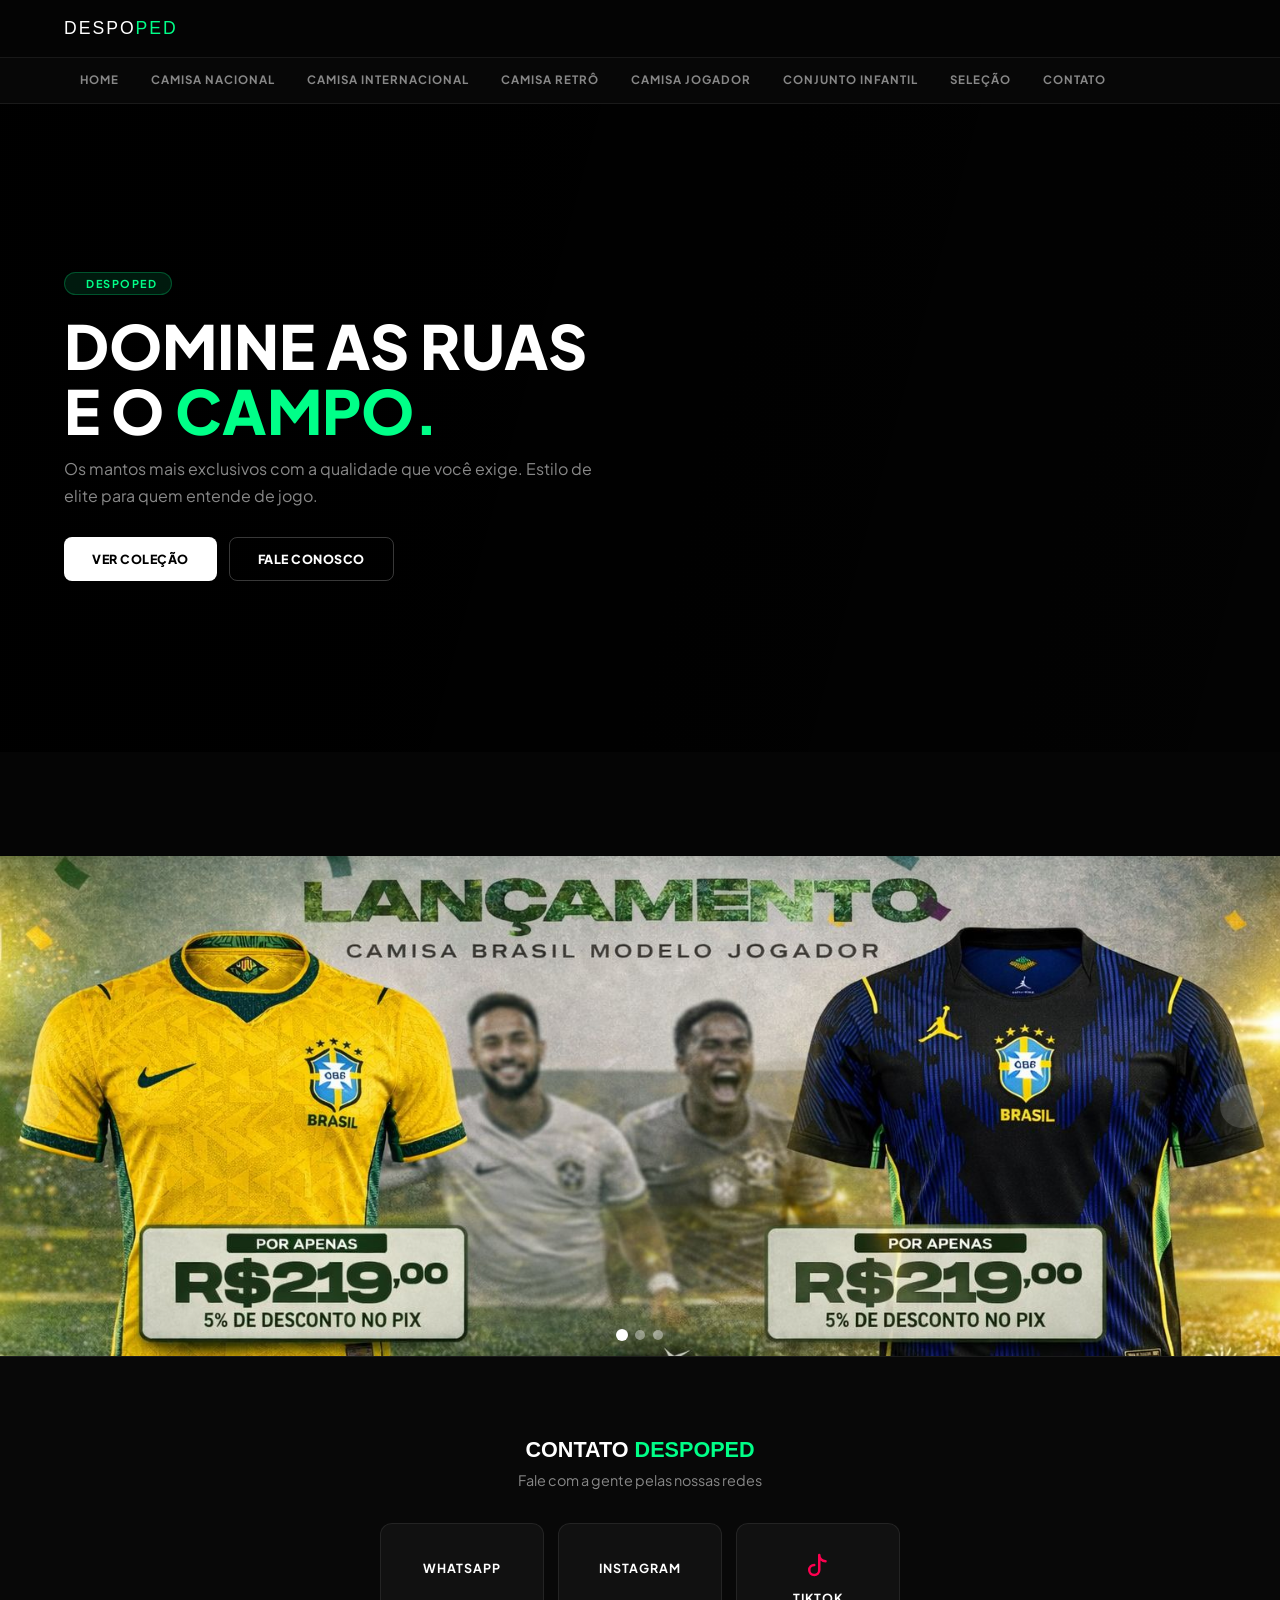
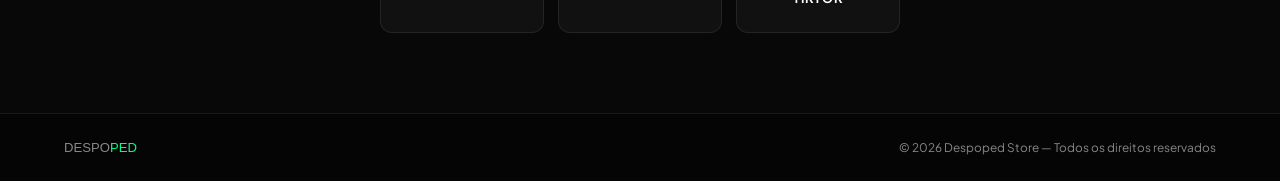
==== commit 7a36270a: "muitasmodificaçoes" ====
--- a/index.html
+++ b/index.html
@@ -10,12 +10,9 @@
         rel="stylesheet">
     <script src="https://unpkg.com/lucide@latest"></script>
     <link rel="stylesheet" href="style.css">
-
 </head>
 
 <body>
-
-
 
     <!-- HEADER -->
     <header>
@@ -64,7 +61,7 @@
         <img id="lb-img" src="" alt="">
     </div>
 
-    <!-- HERO -->
+<!-- HERO + BANNER ROTATIVO -->
     <section class="hero" id="home">
         <div class="hero-inner">
             <div class="hero-badge"><i data-lucide="zap" width="12" height="12"></i>despoped</div>
@@ -77,1684 +74,45 @@
         </div>
     </section>
 
-    <!-- ======================================
-     CAMISA NACIONAL
-======================================= -->
-    <section class="section fade-up" id="nacional">
-        <div class="sec-badge"><i data-lucide="flag" width="11" height="11"></i> Nacional</div>
-        <h2 class="sec-title">Camisa Nacional</h2>
-        <p class="zoom-hint"><i data-lucide="search" width="13" height="13"></i> Toque na imagem para ampliar</p>
-        <div class="product-grid">
-            <div class="card">
-                <div class="img-box"><span class="card-tag">Nacional</span>
-                    <img src="fotos/palmeirasverdenova.png" class="zoom-img" alt="Palmeiras Verde 25/26">
-                </div>
-                <div class="card-body">
-                    <h3 class="p-name">Palmeiras 25/26</h3>
-                    <div class="price p-price">R$ 169,90</div>
-                    <a href="#" class="buy-btn btn-wa"><i data-lucide="shopping-cart" width="13" height="13"></i>
-                        Comprar</a>
-                </div>
-            </div>
-            <div class="card">
-                <div class="img-box"><span class="card-tag">Nacional</span>
-                    <img src="fotos/palmeirasbrancanova.png" class="zoom-img" alt="Palmeiras Branca 24/25">
-                </div>
-                <div class="card-body">
-                    <h3 class="p-name"> Palmeiras Branca 25/26</h3>
-                    <div class="price p-price">R$ 169,90</div>
-                    <a href="#" class="buy-btn btn-wa"><i data-lucide="shopping-cart" width="13" height="13"></i>
-                        Comprar</a>
-                </div>
-            </div>
-            <div class="card">
-                <div class="img-box"><span class="card-tag">Nacional</span>
-                    <img src="fotos/palmeirasmundiaal.png" class="zoom-img" alt="Palmeiras Third 24/25">
-                </div>
-                <div class="card-body">
-                    <h3 class="p-name"> Palmeiras Mundial 25</h3>
-                    <div class="price p-price">R$ 169,90</div>
-                    <a href="#" class="buy-btn btn-wa"><i data-lucide="shopping-cart" width="13" height="13"></i>
-                        Comprar</a>
-                </div>
-            </div>
-            <div class="card">
-                <div class="img-box"><span class="card-tag">Nacional</span>
-                    <img src="fotos/palmeirasaway2025.png" class="zoom-img" alt="Flamengo Vermelha 24/25">
-                </div>
-                <div class="card-body">
-                    <h3 class="p-name"> Palmeiras away 25</h3>
-                    <div class="price p-price">R$ 169,90</div>
-                    <a href="#" class="buy-btn btn-wa"><i data-lucide="shopping-cart" width="13" height="13"></i>
-                        Comprar</a>
-                </div>
-            </div>
-            <div class="card">
-                <div class="img-box">
-                    <span class="card-tag">Nacional</span>
-                    <img src="fotos/palemirasverde24-25.png" class="zoom-img" alt="">
-                </div>
-                <div class="card-body">
-                    <h3 class="p-name">Palmeiras 24/25</h3>
-                    <div class="price p-price">R$ 169,00</div>
-                    <a href="#" class="buy-btn btn-wa">
-                        <i data-lucide="shopping-cart" width="13" height="13"></i>
-                        Comprar
-                    </a>
-                </div>
-            </div>
-            <div class="card">
-                <div class="img-box">
-                    <span class="card-tag">Nacional</span>
-                    <img src="fotos/camisapalmeirasamarela.png" class="zoom-img" alt="Nome da camisa">
-                </div>
-                <div class="card-body">
-                    <h3 class="p-name">Nome da Camisa</h3>
-                    <div class="price p-price">R$ 169,90</div>
-                    <a href="#" class="buy-btn btn-wa">
-                        <i data-lucide="shopping-cart" width="13" height="13"></i>
-                        Comprar
-                    </a>
-                </div>
-            </div>
-            <div class="card">
-                <div class="img-box">
-                    <span class="card-tag">Nacional</span>
-                    <img src="fotos/CAMISAFLAMENGoLFSTLRADIDAS.jpg" class="zoom-img" alt="Nome da camisa">
-                </div>
-                <div class="card-body">
-                    <h3 class="p-name">FLAMENGO LFSTLR 25/26 ADIDAS</h3>
-                    <div class="price p-price">R$ 169,90</div>
-                    <a href="#" class="buy-btn btn-wa">
-                        <i data-lucide="shopping-cart" width="13" height="13"></i>
-                        Comprar
-                    </a>
-                </div>
-            </div>
-            <div class="card">
-                <div class="img-box">
-                    <span class="card-tag">Nacional</span>
-                    <img src="fotos/FLAMENGO.PNG" class="zoom-img" alt="Nome da camisa">
-                </div>
-                <div class="card-body">
-                    <h3 class="p-name">FLAMENGO 25/26 ADIDAS</h3>
-                    <div class="price p-price">R$ 169,90</div>
-                    <a href="#" class="buy-btn btn-wa">
-                        <i data-lucide="shopping-cart" width="13" height="13"></i>
-                        Comprar
-                    </a>
-                </div>
-            </div>
+    <!-- BANNER ROTATIVO -->
+    <div id="bannerContainer"></div>
 
-            <div class="card">
-                <div class="img-box">
-                    <span class="card-tag">Nacional</span>
-                    <img src="fotos/FLAMENGO 2526 ADIDAS.PNG" class="zoom-img" alt="Nome da camisa">
-                </div>
-                <div class="card-body">
-                    <h3 class="p-name">FLAMENGO 25/26 ADIDAS - BRANCA</h3>
-                    <div class="price p-price">R$ 169,90</div>
-                    <a href="#" class="buy-btn btn-wa">
-                        <i data-lucide="shopping-cart" width="13" height="13"></i>
-                        Comprar
-                    </a>
-                </div>
-            </div>
+    <!-- PRODUTOS (gerado dinamicamente) -->
+    <div id="productsContainer"></div>
 
-
-            <div class="card">
-                <div class="img-box">
-                    <span class="card-tag">Nacional</span>
-                    <img src="fotos/CAMISAIFLAMENGO2526ADIDAS.jpg" class="zoom-img" alt="Nome da camisa">
-                </div>
-                <div class="card-body">
-                    <h3 class="p-name">FLAMENGO 25/26 ADIDAS</h3>
-                    <div class="price p-price">R$ 169,90</div>
-                    <a href="#" class="buy-btn btn-wa">
-                        <i data-lucide="shopping-cart" width="13" height="13"></i>
-                        Comprar
-                    </a>
-                </div>
-            </div>
-            <div class="card">
-                <div class="img-box">
-                    <span class="card-tag">Nacional</span>
-                    <img src="fotos/CORINTHIANS 2526 NIKE.jpg" class="zoom-img" alt="Nome da camisa">
-                </div>
-                <div class="card-body">
-                    <h3 class="p-name"> CORINTHIANS 25/26 NIKE</h3>
-                    <div class="price p-price">R$ 169,90</div>
-                    <a href="#" class="buy-btn btn-wa">
-                        <i data-lucide="shopping-cart" width="13" height="13"></i>
-                        Comprar
-                    </a>
-                </div>
-            </div>
-            <div class="card">
-                <div class="img-box">
-                    <span class="card-tag">Nacional</span>
-                    <img src="fotos/CORINTHIANS 2526 NIKE - PRETA.jpg" class="zoom-img" alt="Nome da camisa">
-                </div>
-                <div class="card-body">
-                    <h3 class="p-name">CORINTHIANS 25/26 NIKE - PRETA</h3>
-                    <div class="price p-price">R$ 169,90</div>
-                    <a href="#" class="buy-btn btn-wa">
-                        <i data-lucide="shopping-cart" width="13" height="13"></i>
-                        Comprar
-                    </a>
-                </div>
-            </div>
-            <div class="card">
-                <div class="img-box">
-                    <span class="card-tag">Nacional</span>
-                    <img src="fotos/CORINTHIANS 2526 NIKE - BRANCA.jpg" class="zoom-img" alt="Nome da camisa">
-                </div>
-                <div class="card-body">
-                    <h3 class="p-name">CORINTHIANS 25/26 NIKE - BRANCA </h3>
-                    <div class="price p-price">R$ 169,90</div>
-                    <a href="#" class="buy-btn btn-wa">
-                        <i data-lucide="shopping-cart" width="13" height="13"></i>
-                        Comprar
-                    </a>
-                </div>
-            </div>
-            <div class="card">
-                <div class="img-box">
-                    <span class="card-tag">Nacional</span>
-                    <img src="fotos/CORINTHIANS 2425 NIKE.jpg" class="zoom-img" alt="Nome da camisa">
-                </div>
-                <div class="card-body">
-                    <h3 class="p-name">CORINTHIANS 24/25 NIKE
-                    </h3>
-                    <div class="price p-price">R$ 169,90</div>
-                    <a href="#" class="buy-btn btn-wa">
-                        <i data-lucide="shopping-cart" width="13" height="13"></i>
-                        Comprar
-                    </a>
-                </div>
-            </div>
-            <div class="card">
-                <div class="img-box">
-                    <span class="card-tag">Nacional</span>
-                    <img src="fotos/SÃO PAULO 2526 NEW BALANCE.jpg" class="zoom-img" alt="SÃO PAULO 25/26 NEW BALANCE">
-                </div>
-                <div class="card-body">
-                    <h3 class="p-name">SÃO PAULO 25/26 NEW BALANCE</h3>
-                    <div class="price p-price">R$ 169,90</div>
-                    <a href="#" class="buy-btn btn-wa">
-                        <i data-lucide="shopping-cart" width="13" height="13"></i>
-                        Comprar
-                    </a>
-                </div>
-            </div>
-            <div class="card">
-                <div class="img-box">
-                    <span class="card-tag">Nacional</span>
-                    <img src="fotos/SÃO PAULO 25-26 NEW BALANCE - V.jpg" class="zoom-img"
-                        alt="SÃO PAULO 25/26 NEW BALANCE">
-                </div>
-                <div class="card-body">
-                    <h3 class="p-name">SÃO PAULO 25/26 NEW BALANCE - VERMELHA</h3>
-                    <div class="price p-price">R$ 169,90</div>
-                    <a href="#" class="buy-btn btn-wa">
-                        <i data-lucide="shopping-cart" width="13" height="13"></i>
-                        Comprar
-                    </a>
-                </div>
-            </div>
-            <div class="card">
-                <div class="img-box">
-                    <span class="card-tag">Nacional</span>
-                    <img src="fotos/SANTOS 2526 UMBRO.jpg" class="zoom-img" alt="SANTOS 25/26 UMBRO">
-                </div>
-                <div class="card-body">
-                    <h3 class="p-name">SANTOS 25/26 UMBRO</h3>
-                    <div class="price p-price">R$ 169,90</div>
-                    <a href="#" class="buy-btn btn-wa">
-                        <i data-lucide="shopping-cart" width="13" height="13"></i>
-                        Comprar
-                    </a>
-                </div>
-            </div>
-            <div class="card">
-                <div class="img-box">
-                    <span class="card-tag">Nacional</span>
-                    <img src="fotos/SANTOS 2526 UMBRO - - NOVA.jpg" class="zoom-img" alt="SANTOS 25/26 UMBRO">
-                </div>
-                <div class="card-body">
-                    <h3 class="p-name">SANTOS 25/26 UMBRO - BRANCA</h3>
-                    <div class="price p-price">R$ 169,90</div>
-                    <a href="#" class="buy-btn btn-wa">
-                        <i data-lucide="shopping-cart" width="13" height="13"></i>
-                        Comprar
-                    </a>
-                </div>
-            </div>
-            <div class="card">
-                <div class="img-box">
-                    <span class="card-tag">Nacional</span>
-                    <img src="fotos/SANTOS 2526 UMBRO - AZUL.jpg" class="zoom-img" alt="SANTOS 25/26 UMBRO">
-                </div>
-                <div class="card-body">
-                    <h3 class="p-name">SANTOS 25/26 UMBRO - AZUL</h3>
-                    <div class="price p-price">R$ 169,90</div>
-                    <a href="#" class="buy-btn btn-wa">
-                        <i data-lucide="shopping-cart" width="13" height="13"></i>
-                        Comprar
-                    </a>
-                </div>
-            </div>
-
-
-
-            <div class="card">
-                <div class="img-box">
-                    <span class="card-tag">Nacional</span>
-                    <img src="fotos/CRUZEIRO 2526 ADIDAS.jpg" class="zoom-img" alt="Nova Camisa">
-                </div>
-                <div class="card-body">
-                    <h3 class="p-name">CRUZEIRO 25/26 ADIDAS</h3>
-                    <div class="price p-price">R$ 169,90</div>
-                    <a href="#" class="buy-btn btn-wa"><i data-lucide="shopping-cart" width="13" height="13"></i>
-                        Comprar</a>
-                </div>
-            </div>
-
-            <!--
-    apenas copia e cola para ciar nova camisa 
-<div class="card">
-    <div class="img-box">
-        <span class="card-tag">Nacional</span>
-        <img src="fotos/image_9833cc.jpg" class="zoom-img" alt="Nome da camisa">
-    </div>
-    <div class="card-body">
-        <h3 class="p-name">Nome da Camisa</h3>
-        <div class="price p-price">R$ 169,90</div>
-        <a href="#" class="buy-btn btn-wa">
-            <i data-lucide="shopping-cart" width="13" height="13"></i>
-            Comprar
-        </a>
-    </div>
-</div>-->
-
+    <!-- CONTATO -->
+    <section class="contact-section" id="contato">
+        <h2>CONTATO <span>DESPOPED</span></h2>
+        <p>Fale com a gente pelas nossas redes</p>
+        <div class="contact-grid">
+            <a href="https://wa.me/5519982438102" target="_blank" class="contact-card">
+                <i data-lucide="message-circle" width="30" height="30" color="#25D366"></i>
+                <span>WhatsApp</span>
+            </a>
+            <a href="https://www.instagram.com/despoped?igsh=djZqbWN1bjNhb2lw&utm_source=qr" target="_blank"
+                class="contact-card">
+                <i data-lucide="instagram" width="30" height="30" color="#E1306C"></i>
+                <span>Instagram</span>
+            </a>
+            <a href="https://www.tiktok.com/@despoped?_r=1&_t=ZS-93yYAjzBIlF" target="_blank" class="contact-card">
+                <svg width="30" height="30" viewBox="0 0 24 24" fill="none" stroke="#ff0050" stroke-width="2"
+                    stroke-linecap="round" stroke-linejoin="round">
+                    <path d="M9 12a4 4 0 1 0 4 4V4a5 5 0 0 0 5 5"></path>
+                </svg>
+                <span>TikTok</span>
+            </a>
         </div>
     </section>
 
-    <!-- ======================================
-     CAMISA INTERNACIONAL
-======================================= -->
-    <section class="section fade-up" id="internacional">
-        <div class="sec-badge"><i data-lucide="globe" width="11" height="11"></i> Internacional</div>
-        <h2 class="sec-title">Camisa Internacional</h2>
-        <p class="zoom-hint"><i data-lucide="search" width="13" height="13"></i> Toque na imagem para ampliar</p>
-        <div class="product-grid">
-            <div class="card">
-                <div class="img-box"><span class="card-tag">Internacional</span>
-                    <img src="fotos/Bohemian Football Club preta.png" class="zoom-img"
-                        alt="Bohemian Football Club preta">
-                </div>
-                <div class="card-body">
-                    <h3 class="p-name">Bohemian Football Club preta</h3>
-                    <div class="price p-price">R$ 169,90</div>
-                    <a href="#" class="buy-btn btn-wa"><i data-lucide="shopping-cart" width="13" height="13"></i>
-                        Comprar</a>
-                </div>
-            </div>
-            <div class="card">
-                <div class="img-box"><span class="card-tag">Internacional</span>
-                    <img src="fotos/Liverpool 2526 Torcedor Adidas - Preto.jpg" class="zoom-img"
-                        alt="Real Madrid Home 24/25">
-                </div>
-                <div class="card-body">
-                    <h3 class="p-name">Camiseta Real Madrid Home 24/25</h3>
-                    <div class="price p-price">R$ 169,90</div>
-                    <a href="#" class="buy-btn btn-wa"><i data-lucide="shopping-cart" width="13" height="13"></i>
-                        Comprar</a>
-                </div>
-            </div>
-            <div class="card">
-                <div class="img-box"><span class="card-tag">Internacional</span>
-                    <img src="fotos/LIVERPOOL 2526 ADIDAS -.jpg" class="zoom-img"
-                        alt="Barcelona Home 24/2LIVERPOOL 25/26 ADIDAS">
-                </div>
-                <div class="card-body">
-                    <h3 class="p-name">LIVERPOOL 25/26 ADIDAS</h3>
-                    <div class="price p-price">R$ 169,90</div>
-                    <a href="#" class="buy-btn btn-wa"><i data-lucide="shopping-cart" width="13" height="13"></i>
-                        Comprar</a>
-                </div>
-            </div>
-            <div class="card">
-                <div class="img-box"><span class="card-tag">Internacional</span>
-                    <img src="fotos/BARCELONA 2425 NIKE.jpg" class="zoom-img" alt="BARCELONA 24/25 NIKE">
-                </div>
-                <div class="card-body">
-                    <h3 class="p-name">BARCELONA 24/25 NIKE</h3>
-                    <div class="price p-price">R$ 169,90</div>
-                    <a href="#" class="buy-btn btn-wa"><i data-lucide="shopping-cart" width="13" height="13"></i>
-                        Comprar</a>
-                </div>
-            </div>
-            <div class="card">
-                <div class="img-box">
-                    <span class="card-tag">Internacional</span>
-                    <img src="fotos/BARCELONA 2526 NIKE.jpg" class="zoom-img" alt="BARCELONA 25/26 NIKE">
-                </div>
-                <div class="card-body">
-                    <h3 class="p-name">BARCELONA 25/26 NIKE</h3>
-                    <div class="price p-price">R$ 169,90</div>
-                    <a href="#" class="buy-btn btn-wa">
-                        <i data-lucide="shopping-cart" width="13" height="13"></i>
-                        Comprar
-                    </a>
-                </div>
-            </div>
-            <div class="card">
-                <div class="img-box">
-                    <span class="card-tag">internacional</span>
-                    <img src="fotos/BARCELONA 2526 KOBE BRYANT.jpg" class="zoom-img" alt="BARCELONA 25/26 KOBE BRYANT">
-                </div>
-                <div class="card-body">
-                    <h3 class="p-name">BARCELONA 25/26 KOBE BRYANT</h3>
-                    <div class="price p-price">R$ 169,90</div>
-                    <a href="#" class="buy-btn btn-wa">
-                        <i data-lucide="shopping-cart" width="13" height="13"></i>
-                        Comprar
-                    </a>
-                </div>
-            </div>
-            <div class="card">
-                <div class="img-box">
-                    <span class="card-tag">INTERNACIONAL</span>
-                    <img src="fotos/PSG-90.jpg" class="zoom-img" alt="PSG 25/26 NIKE - TOTAL 90">
-                </div>
-                <div class="card-body">
-                    <h3 class="p-name">PSG 25/26 NIKE - TOTAL 90</h3>
-                    <div class="price p-price">R$ 169,90</div>
-                    <a href="#" class="buy-btn btn-wa">
-                        <i data-lucide="shopping-cart" width="13" height="13"></i>
-                        Comprar
-                    </a>
-                </div>
-            </div>
-            <div class="card">
-                <div class="img-box">
-                    <span class="card-tag">Internacional</span>
-                    <img src="fotos/PSG 2526 NIKE.jpg" class="zoom-img" alt="PSG 25/26 NIKE">
-                </div>
-                <div class="card-body">
-                    <h3 class="p-name">PSG 25/26 NIKE
-                    </h3>
-                    <div class="price p-price">R$ 169,90</div>
-                    <a href="#" class="buy-btn btn-wa">
-                        <i data-lucide="shopping-cart" width="13" height="13"></i>
-                        Comprar
-                    </a>
-                </div>
-            </div>
-            <div class="card">
-                <div class="img-box">
-                    <span class="card-tag">Internacional</span>
-                    <img src="fotos/PSG 2526 AZUL.jpg" class="zoom-img" alt="PSG 25/26 - AZUL">
-                </div>
-                <div class="card-body">
-                    <h3 class="p-name">PSG 25/26 - AZUL</h3>
-                    <div class="price p-price">R$ 169,90</div>
-                    <a href="#" class="buy-btn btn-wa">
-                        <i data-lucide="shopping-cart" width="13" height="13"></i>
-                        Comprar
-                    </a>
-                </div>
-            </div>
-            <div class="card">
-                <div class="img-box">
-                    <span class="card-tag">internacional</span>
-                    <img src="fotos/REAL MADRID 2526 ADIDAS.jpg" class="zoom-img" alt="REAL MADRID 25/26 ADIDAS">
-                </div>
-                <div class="card-body">
-                    <h3 class="p-name">REAL MADRID 25/26 ADIDAS</h3>
-                    <div class="price p-price">R$ 169,90</div>
-                    <a href="#" class="buy-btn btn-wa">
-                        <i data-lucide="shopping-cart" width="13" height="13"></i>
-                        Comprar
-                    </a>
-                </div>
-            </div>
-            <div class="card">
-                <div class="img-box">
-                    <span class="card-tag">Internacional</span>
-                    <img src="fotos/REAL MADRID 2526 ADIDAS - PRETA.jpg" class="zoom-img"
-                        alt="REAL MADRID 25/26 ADIDAS - PRETA">
-                </div>
-                <div class="card-body">
-                    <h3 class="p-name">REAL MADRID 25/26 ADIDAS - PRETA/</h3>
-                    <div class="price p-price">R$ 169,90</div>
-                    <a href="#" class="buy-btn btn-wa">
-                        <i data-lucide="shopping-cart" width="13" height="13"></i>
-                        Comprar
-                    </a>
-                </div>
-            </div>
+    <footer>
+        <span class="footer-logo">DESPO<span>PED</span></span>
+        <span>&copy; 2026 Despoped Store — Todos os direitos reservados</span>
+    </footer>
 
-
-            <div class="card">
-                <div class="img-box">
-                    <span class="card-tag">Internacional</span>
-                    <img src="fotos/REAL MADRID 2324 Y-3.jpg" class="zoom-img" alt="REAL MADRID 23/24 Y-3">
-                </div>
-                <div class="card-body">
-                    <h3 class="p-name">REAL MADRID 23/24 Y-3</h3>
-                    <div class="price p-price">R$ 169,90</div>
-                    <a href="#" class="buy-btn btn-wa">
-                        <i data-lucide="shopping-cart" width="13" height="13"></i>
-                        Comprar
-                    </a>
-                </div>
-            </div>
-
-            <div class="card">
-                <div class="img-box">
-                    <span class="card-tag">Internacional</span>
-                    <img src="fotos/REAL MADRID 2425 ADIDAS.png" class="zoom-img" alt="REAL MADRID 24/25 ADIDAS">
-                </div>
-                <div class="card-body">
-                    <h3 class="p-name">REAL MADRID 24/25 ADIDAS</h3>
-                    <div class="price p-price">R$ 169,90</div>
-                    <a href="#" class="buy-btn btn-wa">
-                        <i data-lucide="shopping-cart" width="13" height="13"></i>
-                        Comprar
-                    </a>
-                </div>
-            </div>
-            <div class="card">
-                <div class="img-box">
-                    <span class="card-tag">Internacional</span>
-                    <img src="fotos/REAL MADRID 2324 ADIDAS.jpg" class="zoom-img" alt="REAL MADRID 23/24 ADIDAS">
-                </div>
-                <div class="card-body">
-                    <h3 class="p-name">REAL MADRID 23/24 ADIDAS</h3>
-                    <div class="price p-price">R$ 169,90</div>
-                    <a href="#" class="buy-btn btn-wa">
-                        <i data-lucide="shopping-cart" width="13" height="13"></i>
-                        Comprar
-                    </a>
-                </div>
-            </div>
-
-
-        </div>
-
-        </div>
-    </section>
-
-    <!-- ======================================
-     CAMISA RETRÔ
-======================================= -->
-    <section class="section fade-up" id="retro">
-        <div class="sec-badge"><i data-lucide="clock" width="11" height="11"></i> Retrô</div>
-        <h2 class="sec-title">Camisa Retrô</h2>
-        <p class="zoom-hint"><i data-lucide="search" width="13" height="13"></i> Toque na imagem para ampliar</p>
-
-        <div class="product-grid">
-            <div class="card">
-                <div class="img-box">
-                    <span class="card-tag">Retrô</span>
-                    <img src="fotos/Retro tailandesa Brasil 1998 amarela.jpg" class="zoom-img" alt="Brasil 98 Amarela">
-                </div>
-                <div class="card-body">
-                    <h3 class="p-name">Brasil 1998 - Amarela</h3>
-                    <div class="price p-price">R$ 219,90</div>
-                    <a href="#" class="buy-btn btn-wa"><i data-lucide="shopping-cart" width="13" height="13"></i>
-                        Comprar</a>
-                </div>
-            </div>
-
-            <div class="card">
-                <div class="img-box">
-                    <span class="card-tag">Retrô</span>
-                    <img src="fotos/Retro tailandesa Brasil 1998.jpg" class="zoom-img" alt="Brasil 98 Azul">
-                </div>
-                <div class="card-body">
-                    <h3 class="p-name">Brasil 1998 - AZUL</h3>
-                    <div class="price p-price">R$ 219,90</div>
-                    <a href="#" class="buy-btn btn-wa"><i data-lucide="shopping-cart" width="13" height="13"></i>
-                        Comprar</a>
-                </div>
-            </div>
-
-            <div class="card">
-                <div class="img-box">
-                    <span class="card-tag">Retrô</span>
-                    <img src="fotos/Retro tailandesa Brasil 2002.jpg" class="zoom-img" alt="Brasil 2002">
-                </div>
-                <div class="card-body">
-                    <h3 class="p-name">Brasil 2002 - Penta</h3>
-                    <div class="price p-price">R$ 219,90</div>
-                    <a href="#" class="buy-btn btn-wa"><i data-lucide="shopping-cart" width="13" height="13"></i>
-                        Comprar</a>
-                </div>
-            </div>
-
-            <div class="card">
-                <div class="img-box">
-                    <span class="card-tag">Retrô</span>
-                    <img src="fotos/Retrô tailandesa brasil 94.jpg" class="zoom-img" alt="Brasil 94">
-                </div>
-                <div class="card-body">
-                    <h3 class="p-name">Brasil 94 - Tetra</h3>
-                    <div class="price p-price">R$ 219,90</div>
-                    <a href="#" class="buy-btn btn-wa"><i data-lucide="shopping-cart" width="13" height="13"></i>
-                        Comprar</a>
-                </div>
-            </div>
-
-            <div class="card">
-                <div class="img-box">
-                    <span class="card-tag">Retrô</span>
-                    <img src="fotos/Retrô tailandesa França 2006.jpg" class="zoom-img" alt="Nova Camisa">
-                </div>
-                <div class="card-body">
-                    <h3 class="p-name">Retrô França 2006</h3>
-                    <div class="price p-price">R$ 219,90</div>
-                    <a href="#" class="buy-btn btn-wa"><i data-lucide="shopping-cart" width="13" height="13"></i>
-                        Comprar</a>
-                </div>
-            </div>
-
-            <div class="card">
-                <div class="img-box">
-                    <span class="card-tag">Retrô</span>
-                    <img src="fotos/Retrô tailandesa França 98.jpg" class="zoom-img" alt="Nova Camisa">
-                </div>
-                <div class="card-body">
-                    <h3 class="p-name">Retrô França 98</h3>
-                    <div class="price p-price">R$ 219,90</div>
-                    <a href="#" class="buy-btn btn-wa"><i data-lucide="shopping-cart" width="13" height="13"></i>
-                        Comprar</a>
-                </div>
-            </div>
-
-
-            <div class="card">
-                <div class="img-box">
-                    <span class="card-tag">Retrô</span>
-                    <img src="fotos/Retrô tailandesa Inglaterra.jpg" class="Retrô tailandesa Inglaterra"
-                        alt="Nova Camisa">
-                </div>
-                <div class="card-body">
-                    <h3 class="p-name">Retrô Inglaterra</h3>
-                    <div class="price p-price">R$ 219,90</div>
-                    <a href="#" class="buy-btn btn-wa"><i data-lucide="shopping-cart" width="13" height="13"></i>
-                        Comprar</a>
-                </div>
-            </div>
-
-            <div class="card">
-                <div class="img-box">
-                    <span class="card-tag">Retrô</span>
-                    <img src="fotos/Retrô Argentina 1987.jpg" class="zoom-img" alt="Retrô Argentina 1987">
-                </div>
-                <div class="card-body">
-                    <h3 class="p-name">Retrô Argentina 1987</h3>
-                    <div class="price p-price">R$ 219,90</div>
-                    <a href="#" class="buy-btn btn-wa"><i data-lucide="shopping-cart" width="13" height="13"></i>
-                        Comprar</a>
-                </div>
-            </div>
-
-            <div class="card">
-                <div class="img-box">
-                    <span class="card-tag">Retrô</span>
-                    <img src="fotos/Retrô Milan listrada.jpg" class="zoom-img" alt="Nova Camisa">
-                </div>
-                <div class="card-body">
-                    <h3 class="p-name">Retrô Milan </h3>
-                    <div class="price p-price">R$ 219,90</div>
-                    <a href="#" class="buy-btn btn-wa"><i data-lucide="shopping-cart" width="13" height="13"></i>
-                        Comprar</a>
-                </div>
-            </div>
-
-            <div class="card">
-                <div class="img-box">
-                    <span class="card-tag">Retrô</span>
-                    <img src="fotos/Retrô Milan branca.png" class="zoom-img" alt="Nova Camisa">
-                </div>
-                <div class="card-body">
-                    <h3 class="p-name">Retrô Milan Branca </h3>
-                    <div class="price p-price">R$ 219,90</div>
-                    <a href="#" class="buy-btn btn-wa"><i data-lucide="shopping-cart" width="13" height="13"></i>
-                        Comprar</a>
-                </div>
-            </div>
-
-
-            <div class="card">
-                <div class="img-box">
-                    <span class="card-tag">Retrô</span>
-                    <img src="fotos/Retrô Japão.jpg" class="zoom-img" alt="Nova Camisa">
-                </div>
-                <div class="card-body">
-                    <h3 class="p-name">Retrô Japão</h3>
-                    <div class="price p-price">R$ 219,90</div>
-                    <a href="#" class="buy-btn btn-wa"><i data-lucide="shopping-cart" width="13" height="13"></i>
-                        Comprar</a>
-                </div>
-            </div>
-
-            <div class="card">
-                <div class="img-box">
-                    <span class="card-tag">Retrô</span>
-                    <img src="fotos/PSG RETRO.jpg" class="zoom-img" alt="Retrô tailandesa PSG cinza">
-                </div>
-                <div class="card-body">
-                    <h3 class="p-name">Retrô PSG cinza</h3>
-                    <div class="price p-price">R$ 219,90</div>
-                    <a href="#" class="buy-btn btn-wa"><i data-lucide="shopping-cart" width="13" height="13"></i>
-                        Comprar</a>
-                </div>
-            </div>
-
-
-
-            <div class="card">
-                <div class="img-box">
-                    <span class="card-tag">Retrô</span>
-                    <img src="fotos/Retrô Real Madrid.jpg" class="zoom-img" alt="Retrô Real Madrid">
-                </div>
-                <div class="card-body">
-                    <h3 class="p-name">Retrô Real Madrid</h3>
-                    <div class="price p-price">R$ 219,90</div>
-                    <a href="#" class="buy-btn btn-wa"><i data-lucide="shopping-cart" width="13" height="13"></i>
-                        Comprar</a>
-                </div>
-            </div>
-
-            <div class="card">
-                <div class="img-box">
-                    <span class="card-tag">Retrô</span>
-                    <img src="fotos/Retrô Real Madrid azul.jpg" class="zoom-img" alt="Nova Camisa">
-                </div>
-                <div class="card-body">
-                    <h3 class="p-name">Retrô Real Madrid azul</h3>
-                    <div class="price p-price">R$ 219,90</div>
-                    <a href="#" class="buy-btn btn-wa"><i data-lucide="shopping-cart" width="13" height="13"></i>
-                        Comprar</a>
-                </div>
-            </div>
-
-            <div class="card">
-                <div class="img-box">
-                    <span class="card-tag">Retrô</span>
-                    <img src="fotos/Retrô real Madrid preta.jpg" class="zoom-img" alt="Retrô real Madrid preta ">
-                </div>
-                <div class="card-body">
-                    <h3 class="p-name">Retrô real Madrid preta</h3>
-                    <div class="price p-price">R$ 219,90</div>
-                    <a href="#" class="buy-btn btn-wa"><i data-lucide="shopping-cart" width="13" height="13"></i>
-                        Comprar</a>
-                </div>
-            </div>
-
-            <div class="card">
-                <div class="img-box">
-                    <span class="card-tag">Retrô</span>
-                    <img src="fotos/Retrô Real Madrid r9.jpg" class="zoom-img" alt="Retrô Real Madrid 9 Ronaldo">
-                </div>
-                <div class="card-body">
-                    <h3 class="p-name">Retrô tailandesa Real Madrid 9 Ronaldo</h3>
-                    <div class="price p-price">R$ 219,90</div>
-                    <a href="#" class="buy-btn btn-wa"><i data-lucide="shopping-cart" width="13" height="13"></i>
-                        Comprar</a>
-                </div>
-            </div>
-
-            <div class="card">
-                <div class="img-box">
-                    <span class="card-tag">Retrô</span>
-                    <img src="fotos/Retrô Manchester united.jpg" class="zoom-img" alt="Retrô Manchester united">
-                </div>
-                <div class="card-body">
-                    <h3 class="p-name">Retrô Manchester united </h3>
-                    <div class="price p-price">R$ 219,90</div>
-                    <a href="#" class="buy-btn btn-wa"><i data-lucide="shopping-cart" width="13" height="13"></i>
-                        Comprar</a>
-                </div>
-            </div>
-
-
-            <div class="card">
-                <div class="img-box">
-                    <span class="card-tag">Retrô</span>
-                    <img src="fotos/Retrô Arsenal.jpg" class="zoom-img" alt="Retrô Arsenal">
-                </div>
-                <div class="card-body">
-                    <h3 class="p-name">Retrô Arsenal</h3>
-                    <div class="price p-price">R$ 219,90</div>
-                    <a href="#" class="buy-btn btn-wa"><i data-lucide="shopping-cart" width="13" height="13"></i>
-                        Comprar</a>
-                </div>
-            </div>
-
-            <div class="card">
-                <div class="img-box">
-                    <span class="card-tag">Retrô</span>
-                    <img src="fotos/Retrô Corinthians kalunga.jpg" class="zoom-img" alt="Retrô Corinthians kalunga  ">
-                </div>
-                <div class="card-body">
-                    <h3 class="p-name">Retrô Corinthians kalunga</h3>
-                    <div class="price p-price">R$ 219,90</div>
-                    <a href="#" class="buy-btn btn-wa"><i data-lucide="shopping-cart" width="13" height="13"></i>
-                        Comprar</a>
-                </div>
-            </div>
-
-            <div class="card">
-                <div class="img-box">
-                    <span class="card-tag">Retrô</span>
-                    <img src="fotos/Retrô Corinthians listrada.jpg" class="zoom-img" alt="Nova Camisa">
-                </div>
-                <div class="card-body">
-                    <h3 class="p-name">Retrô Corinthians listrada</h3>
-                    <div class="price p-price">R$ 219,90</div>
-                    <a href="#" class="buy-btn btn-wa"><i data-lucide="shopping-cart" width="13" height="13"></i>
-                        Comprar</a>
-                </div>
-            </div>
-
-
-
-
-            <div class="card">
-                <div class="img-box">
-                    <span class="card-tag">Retrô</span>
-                    <img src="fotos/Retrô Corinthians batavo branca.jpg" class="zoom-img"
-                        alt="Retrô Corinthians batavo branca">
-                </div>
-                <div class="card-body">
-                    <h3 class="p-name">Retrô Corinthians batavo branca</h3>
-                    <div class="price p-price">R$ 219,90</div>
-                    <a href="#" class="buy-btn btn-wa"><i data-lucide="shopping-cart" width="13" height="13"></i>
-                        Comprar</a>
-                </div>
-            </div>
-
-            <div class="card">
-                <div class="img-box">
-                    <span class="card-tag">Retrô</span>
-                    <img src="fotos/Retrô Corinthians suvinil.jpg" class="zoom-img" alt="Retrô  Corinthians suvinil">
-                </div>
-                <div class="card-body">
-                    <h3 class="p-name">Retrô Corinthians suvinil</h3>
-                    <div class="price p-price">R$ 219,90</div>
-                    <a href="#" class="buy-btn btn-wa"><i data-lucide="shopping-cart" width="13" height="13"></i>
-                        Comprar</a>
-                </div>
-            </div>
-
-            <div class="card">
-                <div class="img-box">
-                    <span class="card-tag"></span>
-                    <img src="fotos/Retrô Corinthians vermelha São jorge.jpg" class="zoom-img" alt="Nova Camisa">
-                </div>
-                <div class="card-body">
-                    <h3 class="p-name">Retrô Corinthians vermelha São jorge</h3>
-                    <div class="price p-price">R$ 219,90</div>
-                    <a href="#" class="buy-btn btn-wa"><i data-lucide="shopping-cart" width="13" height="13"></i>
-                        Comprar</a>
-                </div>
-            </div>
-
-            <div class="card">
-                <div class="img-box">
-                    <span class="card-tag">Retrô</span>
-                    <img src="fotos/Retrô Flamengo.jpg" class="zoom-img"
-                        alt="Retrô tailandesa Flamengo listrada adriano">
-                </div>
-                <div class="card-body">
-                    <h3 class="p-name">Retrô Flamengo listrada adriano</h3>
-                    <div class="price p-price">R$ 219,90</div>
-                    <a href="#" class="buy-btn btn-wa"><i data-lucide="shopping-cart" width="13" height="13"></i>
-                        Comprar</a>
-                </div>
-            </div>
-
-
-            <div class="card">
-                <div class="img-box">
-                    <span class="card-tag">Retrô</span>
-                    <img src="fotos/Retrô Flamengo azul.jpg" class="zoom-img" alt="Retrô Flamengo azul">
-                </div>
-                <div class="card-body">
-                    <h3 class="p-name">Retrô Flamengo azul</h3>
-                    <div class="price p-price">R$ 219,90</div>
-                    <a href="#" class="buy-btn btn-wa"><i data-lucide="shopping-cart" width="13" height="13"></i>
-                        Comprar</a>
-                </div>
-            </div>
-
-            <div class="card">
-                <div class="img-box">
-                    <span class="card-tag">Retrô</span>
-                    <img src="fotos/Retro Barcelona Kluivert 2001-2002.jpg" class="zoom-img"
-                        alt="Retro Barcelona Kluivert 2001/2002">
-                </div>
-                <div class="card-body">
-                    <h3 class="p-name">Retro Barcelona Kluivert 2001/2002</h3>
-                    <div class="price p-price">R$ 219,90</div>
-                    <a href="#" class="buy-btn btn-wa"><i data-lucide="shopping-cart" width="13" height="13"></i>
-                        Comprar</a>
-                </div>
-            </div>
-
-            <div class="card">
-                <div class="img-box">
-                    <span class="card-tag">Retrô</span>
-                    <img src="fotos/Retrô Barcelona listrada azul messi.jpg" class="zoom-img" alt="Nova Camisa">
-                </div>
-                <div class="card-body">
-                    <h3 class="p-name">Retrô Barcelona azul messi</h3>
-                    <div class="price p-price">R$ 219,90</div>
-                    <a href="#" class="buy-btn btn-wa"><i data-lucide="shopping-cart" width="13" height="13"></i>
-                        Comprar</a>
-                </div>
-            </div>
-
-            <div class="card">
-                <div class="img-box">
-                    <span class="card-tag">Retrô</span>
-                    <img src="fotos/Retrô santos neymar azul.jpg" class="zoom-img" alt="Retrô santos neymar azul">
-                </div>
-                <div class="card-body">
-                    <h3 class="p-name">Retrô santos neymar azul</h3>
-                    <div class="price p-price">R$ 219,90</div>
-                    <a href="#" class="buy-btn btn-wa"><i data-lucide="shopping-cart" width="13" height="13"></i>
-                        Comprar</a>
-                </div>
-            </div>
-
-            <div class="card">
-                <div class="img-box">
-                    <span class="card-tag">Retrô</span>
-                    <img src="fotos/Retrô santos neymar branca.jpg" class="zoom-img" alt="Nova Camisa">
-                </div>
-                <div class="card-body">
-                    <h3 class="p-name">Retrô tailandesa santos neymar branca
-                    </h3>
-                    <div class="price p-price">R$ 219,90</div>
-                    <a href="#" class="buy-btn btn-wa"><i data-lucide="shopping-cart" width="13" height="13"></i>
-                        Comprar</a>
-                </div>
-            </div>
-
-
-            <div class="card">
-                <div class="img-box">
-                    <span class="card-tag">Retrô</span>
-                    <img src="fotos/Retrô São Paulo branca motorola.jpg" class="zoom-img" alt="Nova Camisa">
-                </div>
-                <div class="card-body">
-                    <h3 class="p-name">Retrô tailandesa São Paulo branca motorola
-                    </h3>
-                    <div class="price p-price">R$ 219,90</div>
-                    <a href="#" class="buy-btn btn-wa"><i data-lucide="shopping-cart" width="13" height="13"></i>
-                        Comprar</a>
-                </div>
-            </div>
-
-
-            <div class="card">
-                <div class="img-box">
-                    <span class="card-tag">Retrô</span>
-                    <img src="fotos/Retrô tailandesa São Paulo listrada motorola.jpg" class="zoom-img" alt="Retrô SPFC">
-                </div>
-                <div class="card-body">
-                    <h3 class="p-name">Retrô São Paulo listrada motorola</h3>
-                    <div class="price p-price">R$ 219,90</div>
-                    <a href="#" class="buy-btn btn-wa"><i data-lucide="shopping-cart" width="13" height="13"></i>
-                        Comprar</a>
-                </div>
-            </div>
-        </div>
-        </div>
-    </section>
-
-    <!-- ======================================
-     CAMISA JOGADOR
-======================================= -->
-    <section class="section fade-up" id="jogador">
-
-        <div class="sec-badge"><i data-lucide="heart" width="11" height="11"></i> Jogador</div>
-
-        <h2 class="sec-title">Camisa Jogador</h2>
-
-        <p class="zoom-hint"><i data-lucide="search" width="13" height="13"></i> Toque na imagem para ampliar</p>
-
-        <div class="product-grid">
-
-            <div class="card">
-
-                <div class="img-box"><span class="card-tag">Jogador</span>
-
-                    <img src="fotos/PLAYER BRASIL 2526 NIKE.jpg" class="zoom-img" alt="Brasil Amarela Jogador">
-                </div>
-
-                <div class="card-body">
-
-                    <h3 class="p-name">Camiseta Brasil Amarela – Jogador</h3>
-
-                    <div class="price p-price">R$ 219,90</div>
-
-                    <a href="#" class="buy-btn btn-wa"><i data-lucide="shopping-cart" width="13" height="13"></i>
-                        Comprar</a>
-
-                </div>
-
-            </div>
-
-            <div class="card">
-
-                <div class="img-box"><span class="card-tag">Jogador </span>
-
-                    <img src="fotos/CAMISA I PLAYER BRASIL 26-27 NIKE.jpg" class="zoom-img"
-                        alt="Palmeiras Verde Torcedor">
-                </div>
-
-                <div class="card-body">
-
-                    <h3 class="p-name">PLAYER BRASIL 25/26 NIKE</h3>
-
-                    <div class="price p-price">R$ 219,90</div>
-
-                    <a href="#" class="buy-btn btn-wa"><i data-lucide="shopping-cart" width="13" height="13"></i>
-                        Comprar</a>
-
-                </div>
-
-            </div>
-
-            <div class="card">
-
-                <div class="img-box"><span class="card-tag">Jogador </span>
-
-                    <img src="fotos/PALMEIRAS 2425 PUMA - JOGADOR.jpg" class="zoom-img" alt="PALMEIRAS 24/25 PUMA">
-                </div>
-
-                <div class="card-body">
-
-                    <h3 class="p-name">PALMEIRAS 24/25 PUMA - Jogador </h3>
-
-                    <div class="price p-price">R$ 219,90</div>
-
-                    <a href="#" class="buy-btn btn-wa"><i data-lucide="shopping-cart" width="13" height="13"></i>
-                        Comprar</a>
-
-                </div>
-
-            </div>
-
-            <div class="card">
-
-                <div class="img-box"><span class="card-tag">Jogador</span>
-
-                    <img src="fotos/PALMEIRAS 2526 PUMA - JOGADOR.jpg" class="zoom-img"
-                        alt="PALMEIRAS 25/26 PUMA - Jogador">
-                </div>
-
-                <div class="card-body">
-
-                    <h3 class="p-name">PALMEIRAS 25/26 PUMA - Jogador</h3>
-
-                    <div class="price p-price">R$ 219,90</div>
-
-                    <a href="#" class="buy-btn btn-wa"><i data-lucide="shopping-cart" width="13" height="13"></i>
-                        Comprar</a>
-
-
-                </div>
-            </div>
-
-            <div class="card">
-                <div class="img-box">
-                    <span class="card-tag">Jogador </span>
-                    <img src="fotos/PALMEIRAS 2526 PUMA - JOGADOR - V.jpg" class="zoom-img" alt="Nova Camisa">
-                </div>
-                <div class="card-body">
-                    <h3 class="p-name">PALMEIRAS 25/26 PUMA VERDE - Jogador</h3>
-                    <div class="price p-price">R$ 219,90</div>
-                    <a href="#" class="buy-btn btn-wa"><i data-lucide="shopping-cart" width="13" height="13"></i>
-                        Comprar</a>
-                </div>
-            </div>
-
-
-            <div class="card">
-                <div class="img-box">
-                    <span class="card-tag">Jogador</span>
-                    <img src="fotos/PALMEIRAS 2526 PUMA - LISTRADA - Jogador.jpg" class="zoom-img" alt="Nova Camisa">
-                </div>
-                <div class="card-body">
-                    <h3 class="p-name">PALMEIRAS 25/26 PUMA - LISTRADA - Jogador</h3>
-                    <div class="price p-price">R$ 219,90</div>
-                    <a href="#" class="buy-btn btn-wa"><i data-lucide="shopping-cart" width="13" height="13"></i>
-                        Comprar</a>
-                </div>
-            </div>
-
-
-            <div class="card">
-                <div class="img-box">
-                    <span class="card-tag">Jogador</span>
-                    <img src="fotos/CORINTHIANS 2425 NIKE - BRANCA - JOGADOR.jpg" class="zoom-img" alt="Nova Camisa">
-                </div>
-                <div class="card-body">
-                    <h3 class="p-name">CORINTHIANS 24/25 NIKE - PRETA COM BRANCO - Jogador</h3>
-                    <div class="price p-price">R$ 219,90</div>
-                    <a href="#" class="buy-btn btn-wa"><i data-lucide="shopping-cart" width="13" height="13"></i>
-                        Comprar</a>
-                </div>
-            </div>
-
-
-            <div class="card">
-                <div class="img-box">
-                    <span class="card-tag">Jogador</span>
-                    <img src="fotos/CORINTHIANS 2526 NIKE - Jogador.jpg" class="zoom-img" alt="Nova Camisa">
-                </div>
-                <div class="card-body">
-                    <h3 class="p-name">CORINTHIANS 25/26 NIKE - BRANCA COM PRETO- Jogador</h3>
-                    <div class="price p-price">R$ 219,90</div>
-                    <a href="#" class="buy-btn btn-wa"><i data-lucide="shopping-cart" width="13" height="13"></i>
-                        Comprar</a>
-                </div>
-            </div>
-
-            <div class="card">
-                <div class="img-box">
-                    <span class="card-tag">Jogador</span>
-                    <img src="fotos/CORINTHIANS 2425 NIKE - PRETA - JOGADOR.jpg" class="zoom-img" alt="Nova Camisa">
-                </div>
-                <div class="card-body">
-                    <h3 class="p-name">CORINTHIANS 24/25 NIKE - PRETA - Jogador</h3>
-                    <div class="price p-price">R$ 219,90</div>
-                    <a href="#" class="buy-btn btn-wa"><i data-lucide="shopping-cart" width="13" height="13"></i>
-                        Comprar</a>
-                </div>
-            </div>
-
-
-            <div class="card">
-                <div class="img-box">
-                    <span class="card-tag">Jogador</span>
-                    <img src="fotos/CORINTHIANS 2526 NIKE - LARANJA - JOGADOR.jpg" class="zoom-img" alt="Nova Camisa">
-                </div>
-                <div class="card-body">
-                    <h3 class="p-name">CORINTHIANS 25/26 NIKE - LARANJA - Jogador</h3>
-                    <div class="price p-price">R$ 219,90</div>
-                    <a href="#" class="buy-btn btn-wa"><i data-lucide="shopping-cart" width="13" height="13"></i>
-                        Comprar</a>
-                </div>
-            </div>
-
-
-            <div class="card">
-                <div class="img-box">
-                    <span class="card-tag">Jogador</span>
-                    <img src="fotos/PLAYER FLAMENGO 2526 ADIDAS - JOGADOR.jpg" class="zoom-img" alt="Nova Camisa">
-                </div>
-                <div class="card-body">
-                    <h3 class="p-name">FLAMENGO 25/26 ADIDAS - JOGADOR</h3>
-                    <div class="price p-price">R$ 219,90</div>
-                    <a href="#" class="buy-btn btn-wa"><i data-lucide="shopping-cart" width="13" height="13"></i>
-                        Comprar</a>
-                </div>
-            </div>
-
-
-            <div class="card">
-                <div class="img-box">
-                    <span class="card-tag">Jogador</span>
-                    <img src="fotos/FLAMENGO 2627 ADIDAS - JOGADOR.jpg" class="zoom-img" alt="Nova Camisa">
-                </div>
-                <div class="card-body">
-                    <h3 class="p-name">FLAMENGO 26/27 ADIDAS - JOGADOR</h3>
-                    <div class="price p-price">R$ 219,90</div>
-                    <a href="#" class="buy-btn btn-wa"><i data-lucide="shopping-cart" width="13" height="13"></i>
-                        Comprar</a>
-                </div>
-            </div>
-
-
-
-            <div class="card">
-                <div class="img-box">
-                    <span class="card-tag">Jogador</span>
-                    <img src="fotos/FLAMENGO 2425 ADIDAS - JOGADOR.jpg" class="zoom-img" alt="Nova Camisa">
-                </div>
-                <div class="card-body">
-                    <h3 class="p-name">FLAMENGO 24/25 ADIDAS - JOGADOR</h3>
-                    <div class="price p-price">R$ 219,90</div>
-                    <a href="#" class="buy-btn btn-wa"><i data-lucide="shopping-cart" width="13" height="13"></i>
-                        Comprar</a>
-                </div>
-            </div>
-
-
-            <div class="card">
-                <div class="img-box">
-                    <span class="card-tag">Jogador</span>
-                    <img src="fotos/FLAMENGO 2526 ADIDAS - Jogador - v.jpg" class="zoom-img" alt="Nova Camisa">
-                </div>
-                <div class="card-body">
-                    <h3 class="p-name">FLAMENGO 25/26 ADIDAS - Jogador</h3>
-                    <div class="price p-price">R$ 219,90</div>
-                    <a href="#" class="buy-btn btn-wa"><i data-lucide="shopping-cart" width="13" height="13"></i>
-                        Comprar</a>
-                </div>
-            </div>
-
-
-            <div class="card">
-                <div class="img-box">
-                    <span class="card-tag">Jogador</span>
-                    <img src="fotos/SÃO PAULO 2526 NEW BALANCE - Jogador.jpg" class="zoom-img" alt="Nova Camisa">
-                </div>
-                <div class="card-body">
-                    <h3 class="p-name">SÃO PAULO 25/26 NEW BALANCE - Jogador</h3>
-                    <div class="price p-price">R$ 219,90</div>
-                    <a href="#" class="buy-btn btn-wa"><i data-lucide="shopping-cart" width="13" height="13"></i>
-                        Comprar</a>
-                </div>
-            </div>
-
-
-            <div class="card">
-                <div class="img-box">
-                    <span class="card-tag">Jogador</span>
-                    <img src="fotos/SÃO PAULO 2526 NEW BALANCE - Vermelha- Jogador.jpg" class="zoom-img"
-                        alt="Nova Camisa">
-                </div>
-                <div class="card-body">
-                    <h3 class="p-name">SÃO PAULO 25/26 NEW BALANCE - Vermelha - Jogador</h3>
-                    <div class="price p-price">R$ 219,90</div>
-                    <a href="#" class="buy-btn btn-wa"><i data-lucide="shopping-cart" width="13" height="13"></i>
-                        Comprar</a>
-                </div>
-            </div>
-
-
-            <div class="card">
-                <div class="img-box">
-                    <span class="card-tag">Jogador</span>
-                    <img src="fotos/SÃO PAULO 2526 NEW BALANCE - Branca -  Jogador.jpg" class="zoom-img"
-                        alt="Nova Camisa">
-                </div>
-                <div class="card-body">
-                    <h3 class="p-name">SÃO PAULO 25/26 NEW BALANCE - Branca - Jogador</h3>
-                    <div class="price p-price">R$ 219,90</div>
-                    <a href="#" class="buy-btn btn-wa"><i data-lucide="shopping-cart" width="13" height="13"></i>
-                        Comprar</a>
-                </div>
-            </div>
-
-
-            <div class="card">
-                <div class="img-box">
-                    <span class="card-tag">Jogador</span>
-                    <img src="fotos/BARCELONA 2526 KOBE BRYANT - Jogador.jpg" class="zoom-img" alt="Nova Camisa">
-                </div>
-                <div class="card-body">
-                    <h3 class="p-name">BARCELONA 25/26 KOBE BRYANT - Jogador</h3>
-                    <div class="price p-price">R$ 219,90</div>
-                    <a href="#" class="buy-btn btn-wa"><i data-lucide="shopping-cart" width="13" height="13"></i>
-                        Comprar</a>
-                </div>
-            </div>
-
-
-            <div class="card">
-                <div class="img-box">
-                    <span class="card-tag">Jogador</span>
-                    <img src="fotos/Camisa Barcelona x Cactus Jack - jogador -.jpg" class="zoom-img" alt="Nova Camisa">
-                </div>
-                <div class="card-body">
-                    <h3 class="p-name">Camisa Barcelona x Cactus Jack - Jogador</h3>
-                    <div class="price p-price">R$ 219,90</div>
-                    <a href="#" class="buy-btn btn-wa"><i data-lucide="shopping-cart" width="13" height="13"></i>
-                        Comprar</a>
-                </div>
-            </div>
-
-
-
-
-
-
-        </div>
-
-
-
-        <!-- ======================================
-     CONJUNTO INFANTIL
-======================================= -->
-        <section class="section fade-up" id="infantil">
-            <div class="sec-badge"><i data-lucide="smile" width="11" height="11"></i> Infantil</div>
-            <h2 class="sec-title">Conjunto Infantil</h2>
-            <p class="zoom-hint"><i data-lucide="search" width="13" height="13"></i> Toque na imagem para ampliar</p>
-            <div class="product-grid">
-                <div class="card">
-                    <div class="img-box"><span class="card-tag">Infantil</span>
-                        <img src="fotos/Kit infantil Mexico.jpg" class="zoom-img" alt="Conjunto Brasil Infantil">
-                    </div>
-                    <div class="card-body">
-                        <h3 class="p-name">Kit infantil - Mexico</h3>
-                        <div class="price p-price">R$ 169,90</div>
-                        <a href="#" class="buy-btn btn-wa"><i data-lucide="shopping-cart" width="13" height="13"></i>
-                            Comprar</a>
-                    </div>
-                </div>
-                <div class="card">
-                    <div class="img-box"><span class="card-tag">Infantil</span>
-                        <img src="fotos/Kit infantil Argentina.jpg" class="zoom-img" alt="Conjunto Palmeiras Infantil">
-                    </div>
-                    <div class="card-body">
-                        <h3 class="p-name">Kit infantil Argentina</h3>
-                        <div class="price p-price">R$ 169,90</div>
-                        <a href="#" class="buy-btn btn-wa"><i data-lucide="shopping-cart" width="13" height="13"></i>
-                            Comprar</a>
-                    </div>
-                </div>
-                <div class="card">
-                    <div class="img-box"><span class="card-tag">Infantil</span>
-                        <img src="fotos/Kit infantil Portugal.jpg" class="zoom-img" alt="Conjunto Argentina Infantil">
-                    </div>
-                    <div class="card-body">
-                        <h3 class="p-name">Kit infantil Portugal</h3>
-                        <div class="price p-price">R$ 169,90</div>
-                        <a href="#" class="buy-btn btn-wa"><i data-lucide="shopping-cart" width="13" height="13"></i>
-                            Comprar</a>
-                    </div>
-                </div>
-                <div class="card">
-                    <div class="img-box"><span class="card-tag">Infantil</span>
-                        <img src="fotos/Kit infantil palmeiras branca.jpg" class="zoom-img"
-                            alt="Conjunto Real Madrid Infantil">
-                    </div>
-                    <div class="card-body">
-                        <h3 class="p-name">Kit infantil Palmeiras Branca</h3>
-                        <div class="price p-price">R$ 169,90</div>
-                        <a href="#" class="buy-btn btn-wa"><i data-lucide="shopping-cart" width="13" height="13"></i>
-                            Comprar</a>
-                    </div>
-                </div>
-
-                <div class="card">
-                    <div class="img-box">
-                        <span class="card-tag">Infantil</span>
-                        <img src="fotos/Kit infantil Corinthians branca 2025.jpg" class="zoom-img" alt="Nova Camisa">
-                    </div>
-                    <div class="card-body">
-                        <h3 class="p-name">Kit infantil- Corinthians branca 2025</h3>
-                        <div class="price p-price">R$ 169,90</div>
-                        <a href="#" class="buy-btn btn-wa"><i data-lucide="shopping-cart" width="13" height="13"></i>
-                            Comprar</a>
-                    </div>
-                </div>
-
-
-                <div class="card">
-                    <div class="img-box">
-                        <span class="card-tag">Infantil</span>
-                        <img src="fotos/Kit infantil Corinthians preto 2025.jpg" class="zoom-img" alt="Nova Camisa">
-                    </div>
-                    <div class="card-body">
-                        <h3 class="p-name">Kit infantil- Corinthians preto 2025</h3>
-                        <div class="price p-price">R$ 169,90</div>
-                        <a href="#" class="buy-btn btn-wa"><i data-lucide="shopping-cart" width="13" height="13"></i>
-                            Comprar</a>
-                    </div>
-                </div>
-
-
-
-                <div class="card">
-                    <div class="img-box">
-                        <span class="card-tag">Infantil</span>
-                        <img src="fotos/Kit infantil flamengo bege.jpg" class="zoom-img" alt="Nova Camisa">
-                    </div>
-                    <div class="card-body">
-                        <h3 class="p-name">Kit infantil- Flamengo Bege</h3>
-                        <div class="price p-price">R$ 169,90</div>
-                        <a href="#" class="buy-btn btn-wa"><i data-lucide="shopping-cart" width="13" height="13"></i>
-                            Comprar</a>
-                    </div>
-                </div>
-
-
-                <div class="card">
-                    <div class="img-box">
-                        <span class="card-tag">Infantil</span>
-                        <img src="fotos/Kit infantil Flamengo branca 2025.jpg" class="zoom-img" alt="Nova Camisa">
-                    </div>
-                    <div class="card-body">
-                        <h3 class="p-name">Kit infantil- Flamengo Branca 2025</h3>
-                        <div class="price p-price">R$ 169,90</div>
-                        <a href="#" class="buy-btn btn-wa"><i data-lucide="shopping-cart" width="13" height="13"></i>
-                            Comprar</a>
-                    </div>
-                </div>
-
-                <div class="card">
-                    <div class="img-box">
-                        <span class="card-tag">Retrô</span>
-                        <img src="fotos/Kit infantil santos branca.jpg" class="zoom-img" alt="Nova Camisa">
-                    </div>
-                    <div class="card-body">
-                        <h3 class="p-name">Kit infantil- Santos Branca 2025</h3>
-                        <div class="price p-price">R$ 169,90</div>
-                        <a href="#" class="buy-btn btn-wa"><i data-lucide="shopping-cart" width="13" height="13"></i>
-                            Comprar</a>
-                    </div>
-                </div>
-
-                <div class="card">
-                    <div class="img-box">
-                        <span class="card-tag">Infantil</span>
-                        <img src="fotos/Kit infantil tailandesa- sao paulo branca 2025.jpg" class="zoom-img"
-                            alt="Nova Camisa">
-                    </div>
-                    <div class="card-body">
-                        <h3 class="p-name">Kit infantil- São Paulo Branca 2025</h3>
-                        <div class="price p-price">R$ 169,90</div>
-                        <a href="#" class="buy-btn btn-wa"><i data-lucide="shopping-cart" width="13" height="13"></i>
-                            Comprar</a>
-                    </div>
-                </div>
-
-
-
-                <div class="card">
-                    <div class="img-box">
-                        <span class="card-tag">Infantil</span>
-                        <img src="fotos/Kit infantil vasco preto 2024.jpg" class="zoom-img" alt="Nova Camisa">
-                    </div>
-                    <div class="card-body">
-                        <h3 class="p-name">Kit infantil- Vasco Preto 2024</h3>
-                        <div class="price p-price">R$ 169,90</div>
-                        <a href="#" class="buy-btn btn-wa"><i data-lucide="shopping-cart" width="13" height="13"></i>
-                            Comprar</a>
-                    </div>
-                </div>
-
-
-
-            </div>
-        </section>
-
-        <!-- ======================================
-     SELEÇÃO
-======================================= -->
-        <section class="section fade-up" id="selecao">
-            <div class="sec-badge"><i data-lucide="star" width="11" height="11"></i> Seleção</div>
-            <h2 class="sec-title">Seleção</h2>
-            <p class="zoom-hint"><i data-lucide="search" width="13" height="13"></i> Toque na imagem para ampliar</p>
-            <div class="product-grid">
-                <div class="card">
-                    <div class="img-box"><span class="card-tag">Seleção</span>
-                        <img src="fotos/BRASIL 2627 JORDAN.jpg" class="zoom-img" alt="Brasil Amarela Torcedor">
-                    </div>
-                    <div class="card-body">
-                        <h3 class="p-name">BRASIL 26/27 JORDAN</h3>
-                        <div class="price p-price">R$ 169,90</div>
-                        <a href="#" class="buy-btn btn-wa"><i data-lucide="shopping-cart" width="13" height="13"></i>
-                            Comprar</a>
-                    </div>
-                </div>
-                <div class="card">
-                    <div class="img-box"><span class="card-tag">Seleção</span>
-                        <img src="fotos/BRASIL 2425 NIKE.jpg" class="zoom-img" alt="Argentina Maradona 10">
-                    </div>
-                    <div class="card-body">
-                        <h3 class="p-name">BRASIL 24/25 NIKE</h3>
-                        <div class="price p-price">R$ 169,90</div>
-                        <a href="#" class="buy-btn btn-wa"><i data-lucide="shopping-cart" width="13" height="13"></i>
-                            Comprar</a>
-                    </div>
-                </div>
-                <div class="card">
-                    <div class="img-box"><span class="card-tag">Seleção</span>
-                        <img src="fotos/Brasil guaraná disponível em mais cores.jpg" class="zoom-img"
-                            alt="Brasil Azul Away 24/25">
-                    </div>
-                    <div class="card-body">
-                        <h3 class="p-name">Brasil guaraná Disponível em mais cores</h3>
-                        <div class="price p-price">R$ 169,90</div>
-                        <a href="#" class="buy-btn btn-wa"><i data-lucide="shopping-cart" width="13" height="13"></i>
-                            Comprar</a>
-                    </div>
-                </div>
-
-                <div class="card">
-                    <div class="img-box"><span class="card-tag">Seleção</span>
-                        <img src="fotos/ITÁLIA 2425 ADIDAS.jpg" class="zoom-img" alt="Argentina Home 24/25">
-                    </div>
-                    <div class="card-body">
-                        <h3 class="p-name">Camiseta Itália Home 24/25</h3>
-                        <div class="price p-price">R$ 169,90</div>
-                        <a href="#" class="buy-btn btn-wa"><i data-lucide="shopping-cart" width="13" height="13"></i>
-                            Comprar</a>
-                    </div>
-                </div>
-
-
-                <div class="card">
-                    <div class="img-box">
-                        <span class="card-tag">Seleção</span>
-                        <img src="fotos/ITÁLIA 2627 ADIDAS.jpg" class="zoom-img" alt="Nova Camisa">
-                    </div>
-                    <div class="card-body">
-                        <h3 class="p-name"> ITÁLIA 26/27 ADIDAS</h3>
-                        <div class="price p-price">R$ 169,90</div>
-                        <a href="#" class="buy-btn btn-wa"><i data-lucide="shopping-cart" width="13" height="13"></i>
-                            Comprar</a>
-                    </div>
-                </div>
-
-                <div class="card">
-                    <div class="img-box">
-                        <span class="card-tag">Seleção</span>
-                        <img src="fotos/ITÁLIA 2627 ADIDAS AZUL.jpg" class="zoom-img" alt="Nova Camisa">
-                    </div>
-                    <div class="card-body">
-                        <h3 class="p-name"> ITÁLIA 26/27 ADIDAS AZUL</h3>
-                        <div class="price p-price">R$ 169,90</div>
-                        <a href="#" class="buy-btn btn-wa"><i data-lucide="shopping-cart" width="13" height="13"></i>
-                            Comprar</a>
-                    </div>
-                </div>
-
-
-                <div class="card">
-                    <div class="img-box">
-                        <span class="card-tag">Seleção</span>
-                        <img src="fotos/ALEMANHA 2627 ADIDAS.jpg" class="zoom-img" alt="Nova Camisa">
-                    </div>
-                    <div class="card-body">
-                        <h3 class="p-name">ALEMANHA 26/27 ADIDAS</h3>
-                        <div class="price p-price">R$ 169,90</div>
-                        <a href="#" class="buy-btn btn-wa"><i data-lucide="shopping-cart" width="13" height="13"></i>
-                            Comprar</a>
-                    </div>
-                </div>
-
-
-                <div class="card">
-                    <div class="img-box">
-                        <span class="card-tag">Seleção</span>
-                        <img src="fotos/MÉXICO 2627 ADIDAS.jpg" class="zoom-img" alt="Nova Camisa">
-                    </div>
-                    <div class="card-body">
-                        <h3 class="p-name">MÉXICO 26/27 ADIDAS</h3>
-                        <div class="price p-price">R$ 169,90</div>
-                        <a href="#" class="buy-btn btn-wa"><i data-lucide="shopping-cart" width="13" height="13"></i>
-                            Comprar</a>
-                    </div>
-                </div>
-
-
-                <div class="card">
-                    <div class="img-box">
-                        <span class="card-tag">Seleção</span>
-                        <img src="fotos/CROÁCIA 2425 NIKE.jpg" class="zoom-img" alt="Nova Camisa">
-                    </div>
-                    <div class="card-body">
-                        <h3 class="p-name">CROÁCIA 24/25 NIKE</h3>
-                        <div class="price p-price">R$ 169,90</div>
-                        <a href="#" class="buy-btn btn-wa"><i data-lucide="shopping-cart" width="13" height="13"></i>
-                            Comprar</a>
-                    </div>
-                </div>
-
-
-                <div class="card">
-                    <div class="img-box">
-                        <span class="card-tag">Seleção</span>
-                        <img src="fotos/INGLATERRA 2425 NIKE.png" class="zoom-img" alt="Nova Camisa">
-                    </div>
-                    <div class="card-body">
-                        <h3 class="p-name">INGLATERRA 24/25 NIKE</h3>
-                        <div class="price p-price">R$ 169,90</div>
-                        <a href="#" class="buy-btn btn-wa"><i data-lucide="shopping-cart" width="13" height="13"></i>
-                            Comprar</a>
-                    </div>
-                </div>
-
-        <div class="card">
-            <div class="img-box">
-                <span class="card-tag">Retrô</span>
-                <img src="fotos/PORTUGAL 2627 PUMA.jpg" class="zoom-img" alt="Nova Camisa">
-            </div>
-            <div class="card-body">
-                <h3 class="p-name">PORTUGAL 26/27 PUMA</h3>
-                <div class="price p-price">R$ 169,90</div>
-                <a href="#" class="buy-btn btn-wa"><i data-lucide="shopping-cart" width="13" height="13"></i> Comprar</a>
-            </div>
-        </div>
-
-
-
-
-            </div>
-        </section>
-
-        <!-- CONTATO -->
-        <section class="contact-section" id="contato">
-            <h2>CONTATO <span>DESPOPED</span></h2>
-            <p>Fale com a gente pelas nossas redes</p>
-            <div class="contact-grid">
-                <a href="https://wa.me/5519982438102" target="_blank" class="contact-card">
-                    <i data-lucide="message-circle" width="30" height="30" color="#25D366"></i>
-                    <span>WhatsApp</span>
-                </a>
-                <a href="https://www.instagram.com/despoped?igsh=djZqbWN1bjNhb2lw&utm_source=qr" target="_blank"
-                    class="contact-card">
-                    <i data-lucide="instagram" width="30" height="30" color="#E1306C"></i>
-                    <span>Instagram</span>
-                </a>
-                <a href="https://www.tiktok.com/@despoped?_r=1&_t=ZS-93yYAjzBIlF" target="_blank" class="contact-card">
-                    <svg width="30" height="30" viewBox="0 0 24 24" fill="none" stroke="#ff0050" stroke-width="2"
-                        stroke-linecap="round" stroke-linejoin="round">
-                        <path d="M9 12a4 4 0 1 0 4 4V4a5 5 0 0 0 5 5"></path>
-                    </svg>
-                    <span>TikTok</span>
-                </a>
-            </div>
-        </section>
-
-        <footer>
-            <span class="footer-logo">DESPO<span>PED</span></span>
-            <span>&copy; 2026 Despoped Store — Todos os direitos reservados</span>
-        </footer>
-
-        <script>
-            lucide.createIcons();
-
-            /* WHATSAPP */
-            const WA = "5519982438102";
-            document.addEventListener('DOMContentLoaded', () => {
-                document.querySelectorAll('.card').forEach(card => {
-                    const name = card.querySelector('.p-name')?.innerText.trim();
-                    const price = card.querySelector('.p-price')?.innerText.trim();
-                    const btn = card.querySelector('.btn-wa');
-                    if (btn && name && price) {
-                        btn.href = `https://wa.me/${WA}?text=${encodeURIComponent(`Olá! Quero comprar: ${name} — ${price}`)}`;
-                        btn.target = '_blank';
-                    }
-                });
-            });
-
-            /* LIGHTBOX */
-            const lb = document.getElementById('lightbox');
-            const lbImg = document.getElementById('lb-img');
-            document.querySelectorAll('.zoom-img').forEach(img => {
-                img.addEventListener('click', () => {
-                    lbImg.src = img.src;
-                    lb.classList.add('open');
-                    document.body.classList.add('no-scroll');
-                });
-            });
-            function closeLightbox() {
-                lb.classList.remove('open');
-                document.body.classList.remove('no-scroll');
-            }
-
-            /* MOBILE MENU */
-            function openMobileMenu() {
-                document.getElementById('mobileNav').classList.add('open');
-                document.getElementById('mobileOverlay').classList.add('open');
-                document.body.classList.add('no-scroll');
-                lucide.createIcons();
-            }
-            function closeMobileMenu() {
-                document.getElementById('mobileNav').classList.remove('open');
-                document.getElementById('mobileOverlay').classList.remove('open');
-                document.body.classList.remove('no-scroll');
-            }
-
-            /* ESC KEY */
-            document.addEventListener('keydown', e => {
-                if (e.key === 'Escape') { closeLightbox(); closeMobileMenu(); }
-            });
-
-            /* ACTIVE CAT ON SCROLL */
-            const sections = document.querySelectorAll('section[id]');
-            const catLinks = document.querySelectorAll('.cat-link');
-            const catBar = document.getElementById('catBar');
-
-            window.addEventListener('scroll', () => {
-                let cur = '';
-                sections.forEach(s => {
-                    if (window.scrollY + 120 >= s.offsetTop) cur = s.id;
-                });
-                catLinks.forEach(l => {
-                    const isActive = l.getAttribute('href') === `#${cur}`;
-                    l.classList.toggle('active', isActive);
-                    if (isActive) {
-                        const lR = l.getBoundingClientRect();
-                        const bR = catBar.getBoundingClientRect();
-                        if (lR.left < bR.left + 16 || lR.right > bR.right - 16) {
-                            l.scrollIntoView({ block: 'nearest', inline: 'center', behavior: 'smooth' });
-                        }
-                    }
-                });
-            }, { passive: true });
-
-            /* FADE-IN */
-            const io = new IntersectionObserver(entries => {
-                entries.forEach(e => { if (e.isIntersecting) e.target.classList.add('visible'); });
-            }, { threshold: 0.07 });
-            document.querySelectorAll('.fade-up').forEach(el => io.observe(el));
-        </script>
+    <!-- Scripts -->
+    <script src="products.js"></script>
+    <script src="script.js"></script>
 </body>
 
-</html>+</html>
+
--- a/style.css
+++ b/style.css
@@ -363,6 +363,87 @@
             .buy-btn { font-size: 0.6rem; padding: 8px 6px; }
         }
 
-        /* ===== FADE-IN ===== */
+/* ===== FADE-IN ===== */
         .fade-up { opacity: 0; transform: translateY(22px); transition: opacity 0.5s ease, transform 0.5s ease; }
         .fade-up.visible { opacity: 1; transform: translateY(0); }
+
+/* ===== BANNER CAROUSEL ===== */
+        .banner-carousel {
+            position: relative;
+            width: 100vw;
+            height: clamp(280px, 50vw, 500px);
+            overflow: hidden;
+            margin-left: calc(-50vw + 50%);
+            margin-right: calc(-50vw + 50%);
+            margin-top: var(--total-offset);
+            background: #000;
+        }
+        .banner-slides {
+            width: 100%;
+            height: 100%;
+        }
+        .banner-slide {
+            position: absolute;
+            inset: 0;
+            opacity: 0;
+            transition: opacity 0.6s ease;
+        }
+        .banner-slide.active { opacity: 1; }
+        .banner-slide a {
+            display: block;
+            width: 100%;
+            height: 100%;
+        }
+        .banner-slide img {
+            width: 100%;
+            height: 100%;
+            object-fit: cover;
+            object-position: center;
+        }
+        .banner-nav {
+            position: absolute;
+            top: 50%;
+            transform: translateY(-50%);
+            background: rgba(255,255,255,0.15);
+            border: none;
+            color: #fff;
+            width: 44px;
+            height: 44px;
+            border-radius: 50%;
+            cursor: pointer;
+            display: flex;
+            align-items: center;
+            justify-content: center;
+            transition: background 0.25s;
+            z-index: 10;
+        }
+        .banner-nav:hover { background: rgba(255,255,255,0.3); }
+        .banner-prev { left: 16px; }
+        .banner-next { right: 16px; }
+        .banner-dots {
+            position: absolute;
+            bottom: 16px;
+            left: 50%;
+            transform: translateX(-50%);
+            display: flex;
+            gap: 8px;
+            z-index: 10;
+        }
+        .banner-dot {
+            width: 10px;
+            height: 10px;
+            border-radius: 50%;
+            background: rgba(255,255,255,0.4);
+            cursor: pointer;
+            transition: background 0.25s, transform 0.25s;
+        }
+        .banner-dot.active,
+        .banner-dot:hover { background: #fff; transform: scale(1.2); }
+
+        /* Mobile banner adjustments */
+        @media (max-width: 640px) {
+            .banner-carousel { height: clamp(160px, 50vw, 280px); }
+            .banner-nav { width: 36px; height: 36px; }
+            .banner-prev { left: 8px; }
+            .banner-next { right: 8px; }
+        }
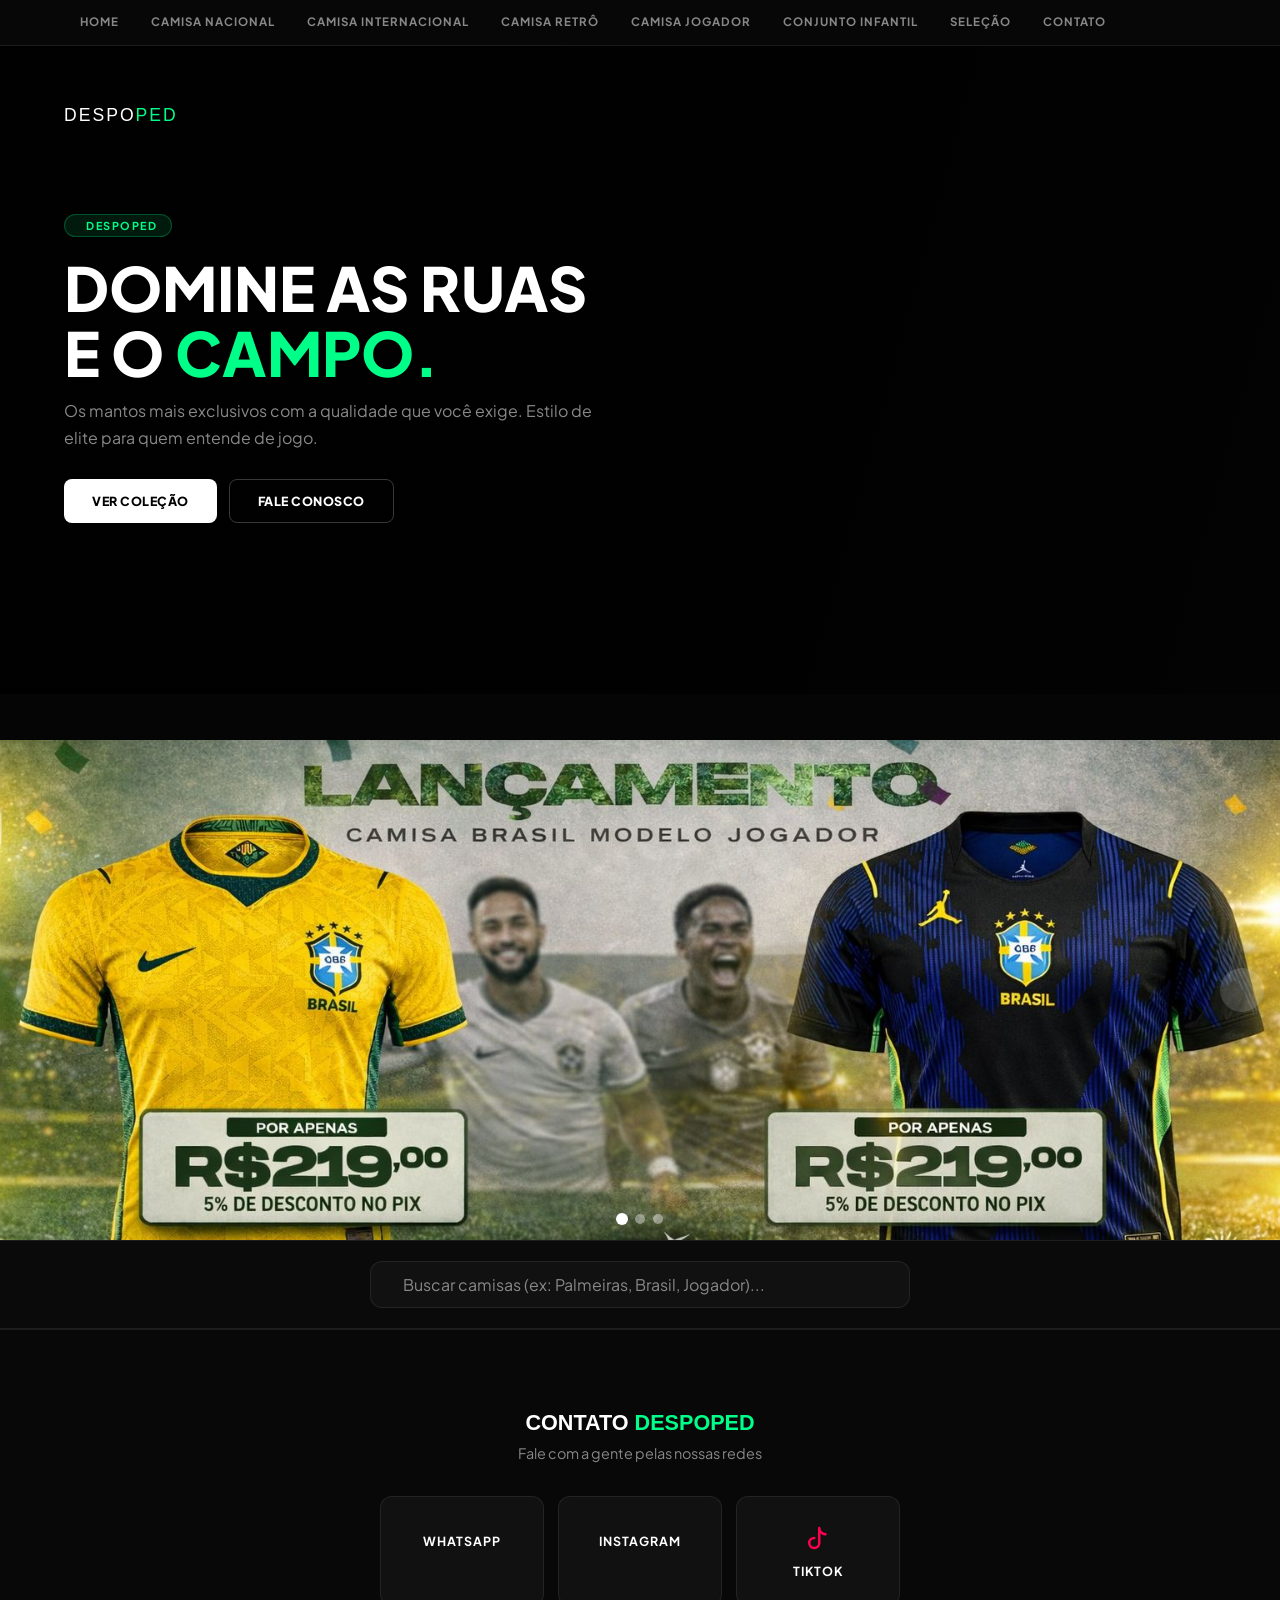
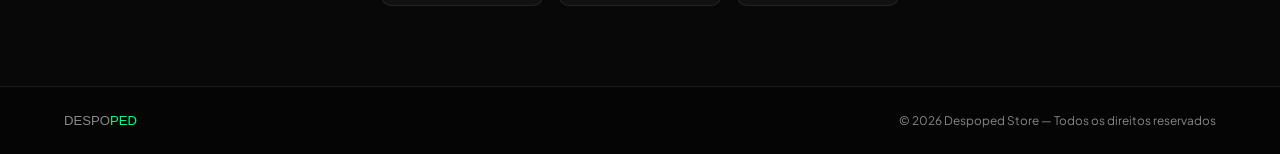
==== commit 6be3b967: "barra de pesquisa e mais camisas" ====
--- a/index.html
+++ b/index.html
@@ -13,14 +13,6 @@
 </head>
 
 <body>
-
-    <!-- HEADER -->
-    <header>
-        <a href="#home" class="logo">DESPO<span>PED</span></a>
-        <button class="menu-toggle" onclick="openMobileMenu()" aria-label="Abrir menu">
-            <i data-lucide="menu" width="24" height="24"></i>
-        </button>
-    </header>
 
     <!-- CATEGORY BAR -->
     <nav class="cat-bar" id="catBar">
@@ -71,11 +63,29 @@
                 <a href="#nacional" class="btn-primary">Ver Coleção</a>
                 <a href="#contato" class="btn-ghost">Fale Conosco</a>
             </div>
+            <div class="hero-header">
+                <a href="#home" class="logo">DESPO<span>PED</span></a>
+                <button class="menu-toggle" onclick="openMobileMenu()" aria-label="Abrir menu">
+                    <i data-lucide="menu" width="24" height="24"></i>
+                </button>
+            </div>
         </div>
     </section>
 
     <!-- BANNER ROTATIVO -->
-    <div id="bannerContainer"></div>
+<div id="bannerContainer"></div>
+
+    <!-- GLOBAL SEARCH BAR -->
+    <div class="search-container" id="searchContainer">
+        <div class="search-box">
+            <i data-lucide="search" width="20" height="20"></i>
+            <input type="text" id="searchInput" placeholder="Buscar camisas (ex: Palmeiras, Brasil, Jogador)...">
+            <button id="clearSearch" class="clear-btn" style="display: none;">
+                <i data-lucide="x" width="16" height="16"></i>
+            </button>
+        </div>
+        <div id="searchInfo" class="search-info" style="display: none;"></div>
+    </div>
 
     <!-- PRODUTOS (gerado dinamicamente) -->
     <div id="productsContainer"></div>
--- a/style.css
+++ b/style.css
@@ -7,9 +7,8 @@
             --text-dim: #888888;
             --border: rgba(255,255,255,0.08);
             --ease: cubic-bezier(0.4,0,0.2,1);
-            --nav-h: 58px;
             --cat-h: 46px;
-            --total-offset: calc(var(--nav-h) + var(--cat-h));
+            --cat-offset: var(--cat-h);
         }
         html { scroll-behavior: smooth; }
         body {
@@ -24,46 +23,34 @@
         a { text-decoration: none; }
 
 
-        /* Corrige scroll com header + category bar fixos */
+        /* Corrige scroll com category bar fixa */
         section[id] {
-          scroll-margin-top: var(--total-offset);
-        }
-
-        /* ===== HEADER ===== */
-        header {
-            position: fixed; top: 0; left: 0; right: 0;
-            height: var(--nav-h);
-            padding: 0 5%;
-            background: rgba(5,5,5,0.96);
-            backdrop-filter: blur(20px);
-            -webkit-backdrop-filter: blur(20px);
-            border-bottom: 1px solid var(--border);
-            z-index: 900;
-            display: flex; align-items: center; justify-content: space-between;
-        }
-        .logo {
-            font-family: 'Syncopate', sans-serif;
-            font-size: clamp(0.85rem, 2.5vw, 1.1rem);
-            color: var(--text); letter-spacing: 2px;
-        }
-        .logo span { color: var(--primary); }
-        .menu-toggle {
-            display: none;
-            background: none; border: none;
-            color: var(--text); cursor: pointer; padding: 6px;
-            align-items: center; justify-content: center;
-        }
-
-        /* ===== CATEGORY BAR ===== */
+          scroll-margin-top: var(--cat-offset);
+        }
+
+        /* ===== HERO HEADER (dentro do hero) ===== */
+        .hero-header {
+            position: absolute;
+            top: var(--cat-h);
+            left: 5%;
+            right: 5%;
+            height: var(--cat-h);
+            display: flex;
+            align-items: center;
+            justify-content: space-between;
+            z-index: 10;
+        }
+
+        /* ===== CATEGORY BAR (fixa no topo) ===== */
         .cat-bar {
             position: fixed;
-            top: var(--nav-h); left: 0; right: 0;
+            top: 0; left: 0; right: 0;
             height: var(--cat-h);
             background: rgba(8,8,8,0.97);
             backdrop-filter: blur(12px);
             -webkit-backdrop-filter: blur(12px);
             border-bottom: 1px solid var(--border);
-            z-index: 800;
+            z-index: 900;
             overflow-x: auto; overflow-y: hidden;
             scrollbar-width: none; -ms-overflow-style: none;
         }
@@ -150,14 +137,30 @@
 
         /* ===== HERO ===== */
         .hero {
-            margin-top: var(--total-offset);
+            margin-top: var(--cat-offset);
             min-height: clamp(400px, 72vh, 680px);
             display: flex; align-items: center;
             padding: 56px 5% 64px;
+            position: relative;
             background:
                 linear-gradient(105deg, rgba(0,0,0,0.95) 35%, rgba(0,0,0,0.45) 100%),
                 url('https://images.unsplash.com/photo-1511743335959-3f77e3131361?q=80&w=2070&auto=format&fit=crop')
                 center/cover no-repeat;
+        }
+        
+        /* Estilos do logo e menu-toggle dentro do hero-header */
+        .hero-header .logo {
+            font-family: 'Syncopate', sans-serif;
+            font-size: clamp(0.85rem, 2.5vw, 1.1rem);
+            color: var(--text); 
+            letter-spacing: 2px;
+        }
+        .hero-header .logo span { color: var(--primary); }
+        .hero-header .menu-toggle {
+            display: none;
+            background: none; border: none;
+            color: var(--text); cursor: pointer; padding: 6px;
+            align-items: center; justify-content: center;
         }
         .hero-inner { max-width: 540px; }
         .hero-badge {
@@ -335,7 +338,7 @@
 
         /* Mobile — show hamburger */
         @media (max-width: 640px) {
-            .menu-toggle { display: flex; }
+            .hero-header .menu-toggle { display: flex; }
 
             /* cat bar a bit smaller */
             .cat-list { padding: 0 4%; }
@@ -352,6 +355,67 @@
 
             /* footer */
             footer { justify-content: center; text-align: center; }
+        }
+
+        /* ===== SEARCH BAR ===== */
+        .search-container {
+            position: relative;
+            background: #0a0a0a;
+            border-top: 1px solid var(--border);
+            border-bottom: 1px solid var(--border);
+            padding: 20px 5%;
+            backdrop-filter: blur(12px);
+        }
+        .search-box {
+            max-width: 540px;
+            margin: 0 auto;
+            display: flex;
+            align-items: center;
+            background: var(--card-bg);
+            border: 1px solid var(--border);
+            border-radius: 12px;
+            padding: 12px 20px;
+            gap: 12px;
+        }
+        .search-box i { color: var(--text-dim); flex-shrink: 0; }
+        #searchInput {
+            flex: 1;
+            background: none;
+            border: none;
+            color: var(--text);
+            font-size: 1rem;
+            font-family: inherit;
+        }
+        #searchInput::placeholder { color: var(--text-dim); }
+        #searchInput:focus {
+            outline: none;
+        }
+        .clear-btn {
+            background: rgba(255,255,255,0.1);
+            border: none;
+            color: var(--text);
+            border-radius: 50%;
+            width: 32px;
+            height: 32px;
+            display: flex;
+            align-items: center;
+            justify-content: center;
+            cursor: pointer;
+            opacity: 0.7;
+            transition: opacity 0.2s;
+        }
+        .clear-btn:hover { opacity: 1; }
+        .search-info {
+            max-width: 540px;
+            margin: 12px auto 0;
+            padding: 8px 12px;
+            background: rgba(0,255,136,0.08);
+            border: 1px solid rgba(0,255,136,0.2);
+            border-radius: 8px;
+            font-size: 0.82rem;
+            color: var(--primary);
+            font-weight: 600;
+            text-align: center;
         }
 
         /* Very small — keep 2 cols (comfortable) */
@@ -361,6 +425,14 @@
             .card-body h3 { font-size: 0.7rem; }
             .price { font-size: 0.9rem; }
             .buy-btn { font-size: 0.6rem; padding: 8px 6px; }
+
+            .search-container { padding: 16px 4%; }
+            .search-box { padding: 12px 16px; }
+        }
+
+        /* Tablet/mobile adjustments */
+        @media (max-width: 640px) {
+            .search-box { max-width: none; }
         }
 
 /* ===== FADE-IN ===== */
@@ -375,7 +447,7 @@
             overflow: hidden;
             margin-left: calc(-50vw + 50%);
             margin-right: calc(-50vw + 50%);
-            margin-top: var(--total-offset);
+            margin-top: var(--cat-offset);
             background: #000;
         }
         .banner-slides {
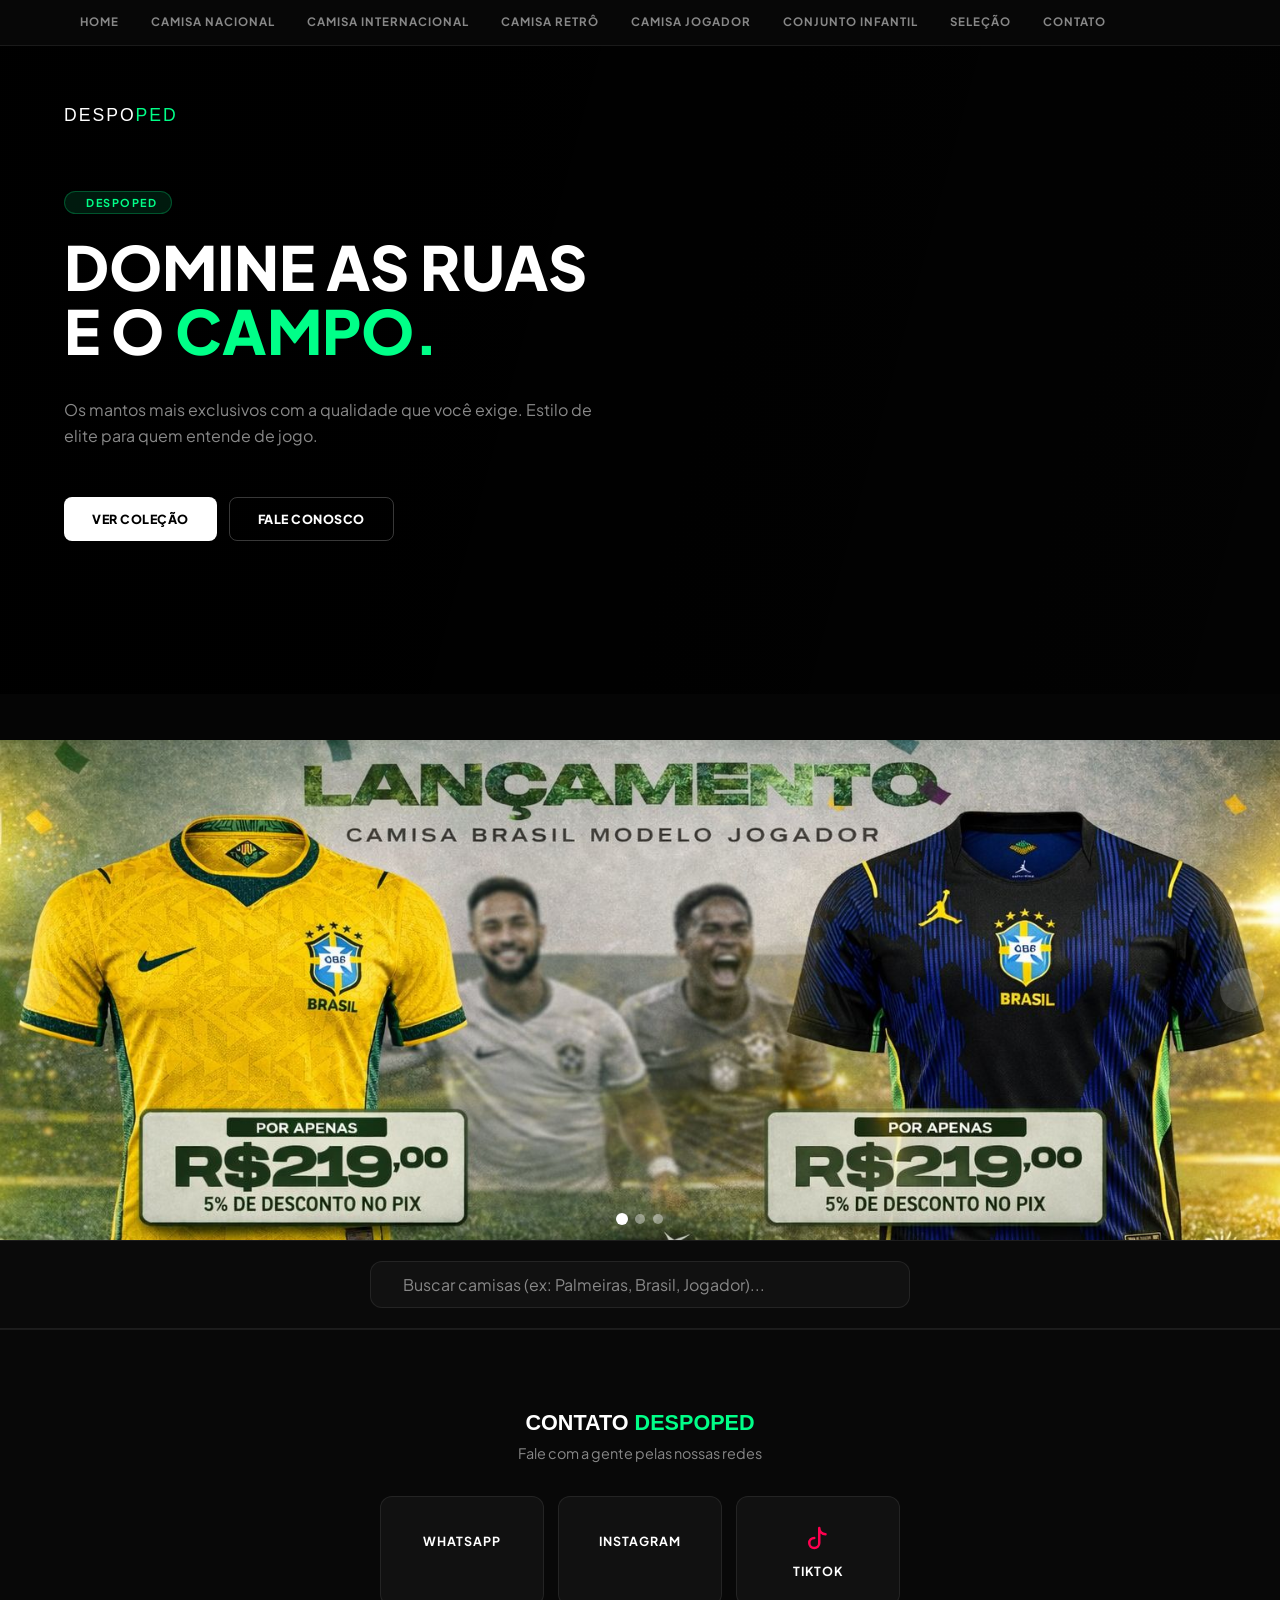
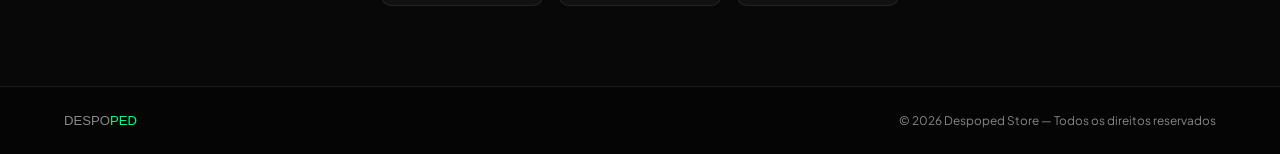
==== commit bc740c03: "ajustes" ====
--- a/index.html
+++ b/index.html
@@ -64,7 +64,7 @@
                 <a href="#contato" class="btn-ghost">Fale Conosco</a>
             </div>
             <div class="hero-header">
-                <a href="#home" class="logo">DESPO<span>PED</span></a>
+<a href="#home" class="logo">DESPO<span>PED</span></a>
                 <button class="menu-toggle" onclick="openMobileMenu()" aria-label="Abrir menu">
                     <i data-lucide="menu" width="24" height="24"></i>
                 </button>
--- a/style.css
+++ b/style.css
@@ -149,28 +149,34 @@
         }
         
         /* Estilos do logo e menu-toggle dentro do hero-header */
-        .hero-header .logo {
-            font-family: 'Syncopate', sans-serif;
-            font-size: clamp(0.85rem, 2.5vw, 1.1rem);
-            color: var(--text); 
-            letter-spacing: 2px;
-        }
-        .hero-header .logo span { color: var(--primary); }
+.hero-header .logo {
+    font-family: 'Syncopate', sans-serif;
+    font-size: clamp(0.85rem, 2.5vw, 1.1rem);
+    color: var(--text); 
+    letter-spacing: 2px;
+}
+.hero-header .logo span { color: var(--primary); }
         .hero-header .menu-toggle {
             display: none;
             background: none; border: none;
             color: var(--text); cursor: pointer; padding: 6px;
             align-items: center; justify-content: center;
         }
-        .hero-inner { max-width: 540px; }
-        .hero-badge {
-            display: inline-flex; align-items: center; gap: 7px;
-            background: rgba(0,255,136,0.1); border: 1px solid rgba(0,255,136,0.25);
-            color: var(--primary); padding: 4px 14px; border-radius: 99px;
-            font-size: 0.68rem; font-weight: 700;
-            text-transform: uppercase; letter-spacing: 1.5px;
-            margin-bottom: 18px;
-        }
+.hero-inner { 
+  max-width: 540px; 
+  display: flex;
+  flex-direction: column;
+  gap: 20px;
+}
+.hero-badge {
+    display: inline-flex; align-items: center; gap: 7px;
+    background: rgba(0,255,136,0.1); border: 1px solid rgba(0,255,136,0.25);
+    color: var(--primary); padding: 4px 14px; border-radius: 99px;
+    font-size: 0.68rem; font-weight: 700;
+    text-transform: uppercase; letter-spacing: 1.5px;
+    margin-bottom: 0;
+    align-self: flex-start;
+}
         .hero h1 {
             font-size: clamp(2rem, 7vw, 3.8rem);
             font-weight: 800; line-height: 1.06; margin-bottom: 14px;
@@ -248,11 +254,12 @@
             position: relative; width: 100%; padding-top: 125%;
             background: #1c1c1c; cursor: zoom-in; overflow: hidden;
         }
-        .img-box img {
-            position: absolute; inset: 0;
-            width: 100%; height: 100%; object-fit: cover;
-            transition: transform 0.5s var(--ease);
-        }
+.img-box img {
+    position: absolute; inset: 0;
+    width: 100%; height: 100%; object-fit: cover;
+    transition: transform 0.5s var(--ease);
+    image-rendering: -webkit-optimize-contrast;
+}
         .card:hover .img-box img { transform: scale(1.06); }
 
         .card-tag {
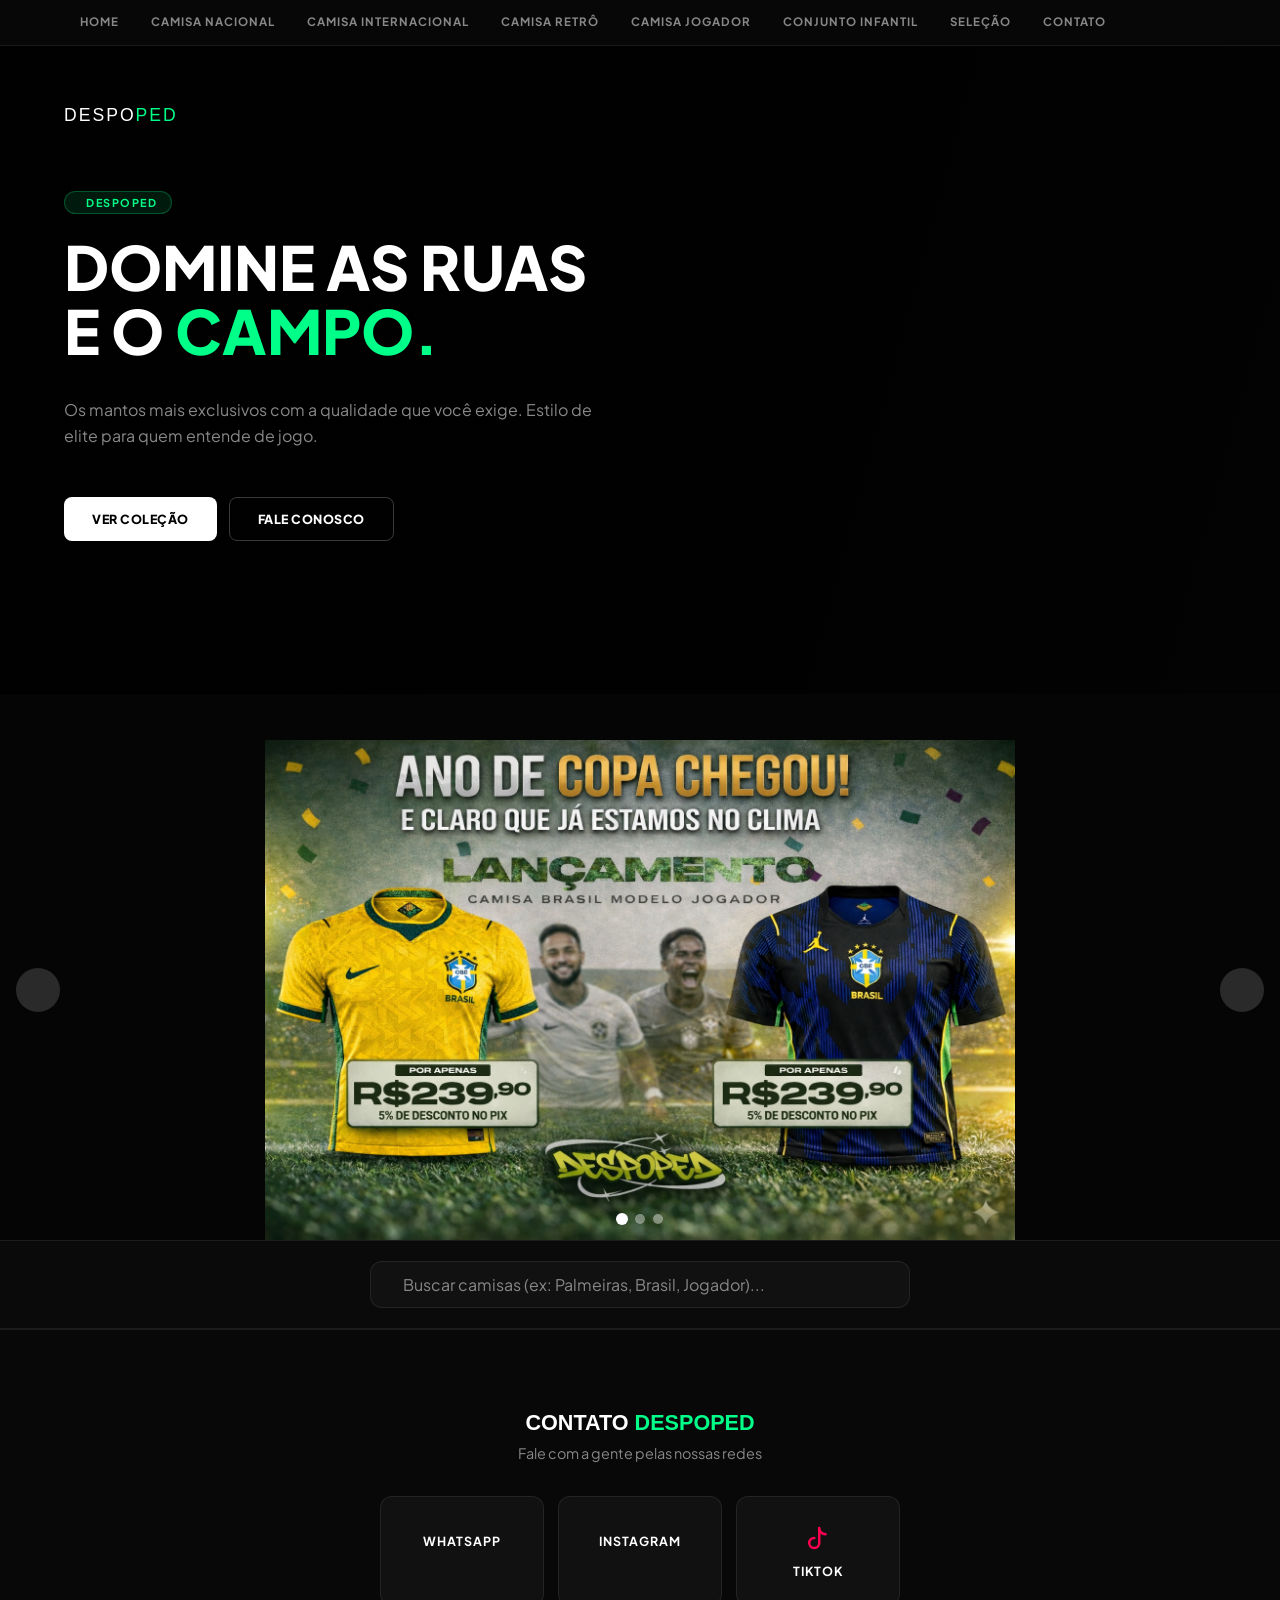
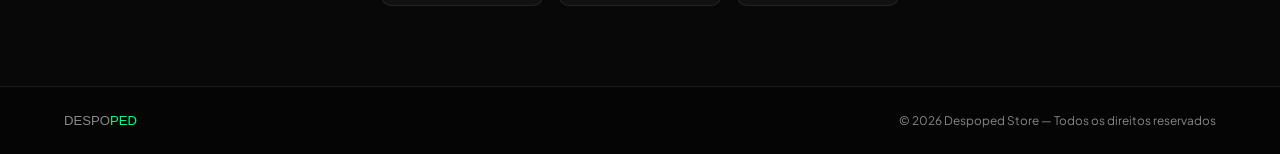
==== commit e0b4a607: "alterado banner rotativo" ====
--- a/index.html
+++ b/index.html
@@ -81,7 +81,7 @@
             <i data-lucide="search" width="20" height="20"></i>
             <input type="text" id="searchInput" placeholder="Buscar camisas (ex: Palmeiras, Brasil, Jogador)...">
             <button id="clearSearch" class="clear-btn" style="display: none;">
-                <i data-lucide="x" width="16" height="16"></i>
+                <i data-lucide="x" width="50" height="50"></i>
             </button>
         </div>
         <div id="searchInfo" class="search-info" style="display: none;"></div>
--- a/style.css
+++ b/style.css
@@ -476,8 +476,9 @@
         .banner-slide img {
             width: 100%;
             height: 100%;
-            object-fit: cover;
+            object-fit: contain;
             object-position: center;
+            background: var(--bg);
         }
         .banner-nav {
             position: absolute;
